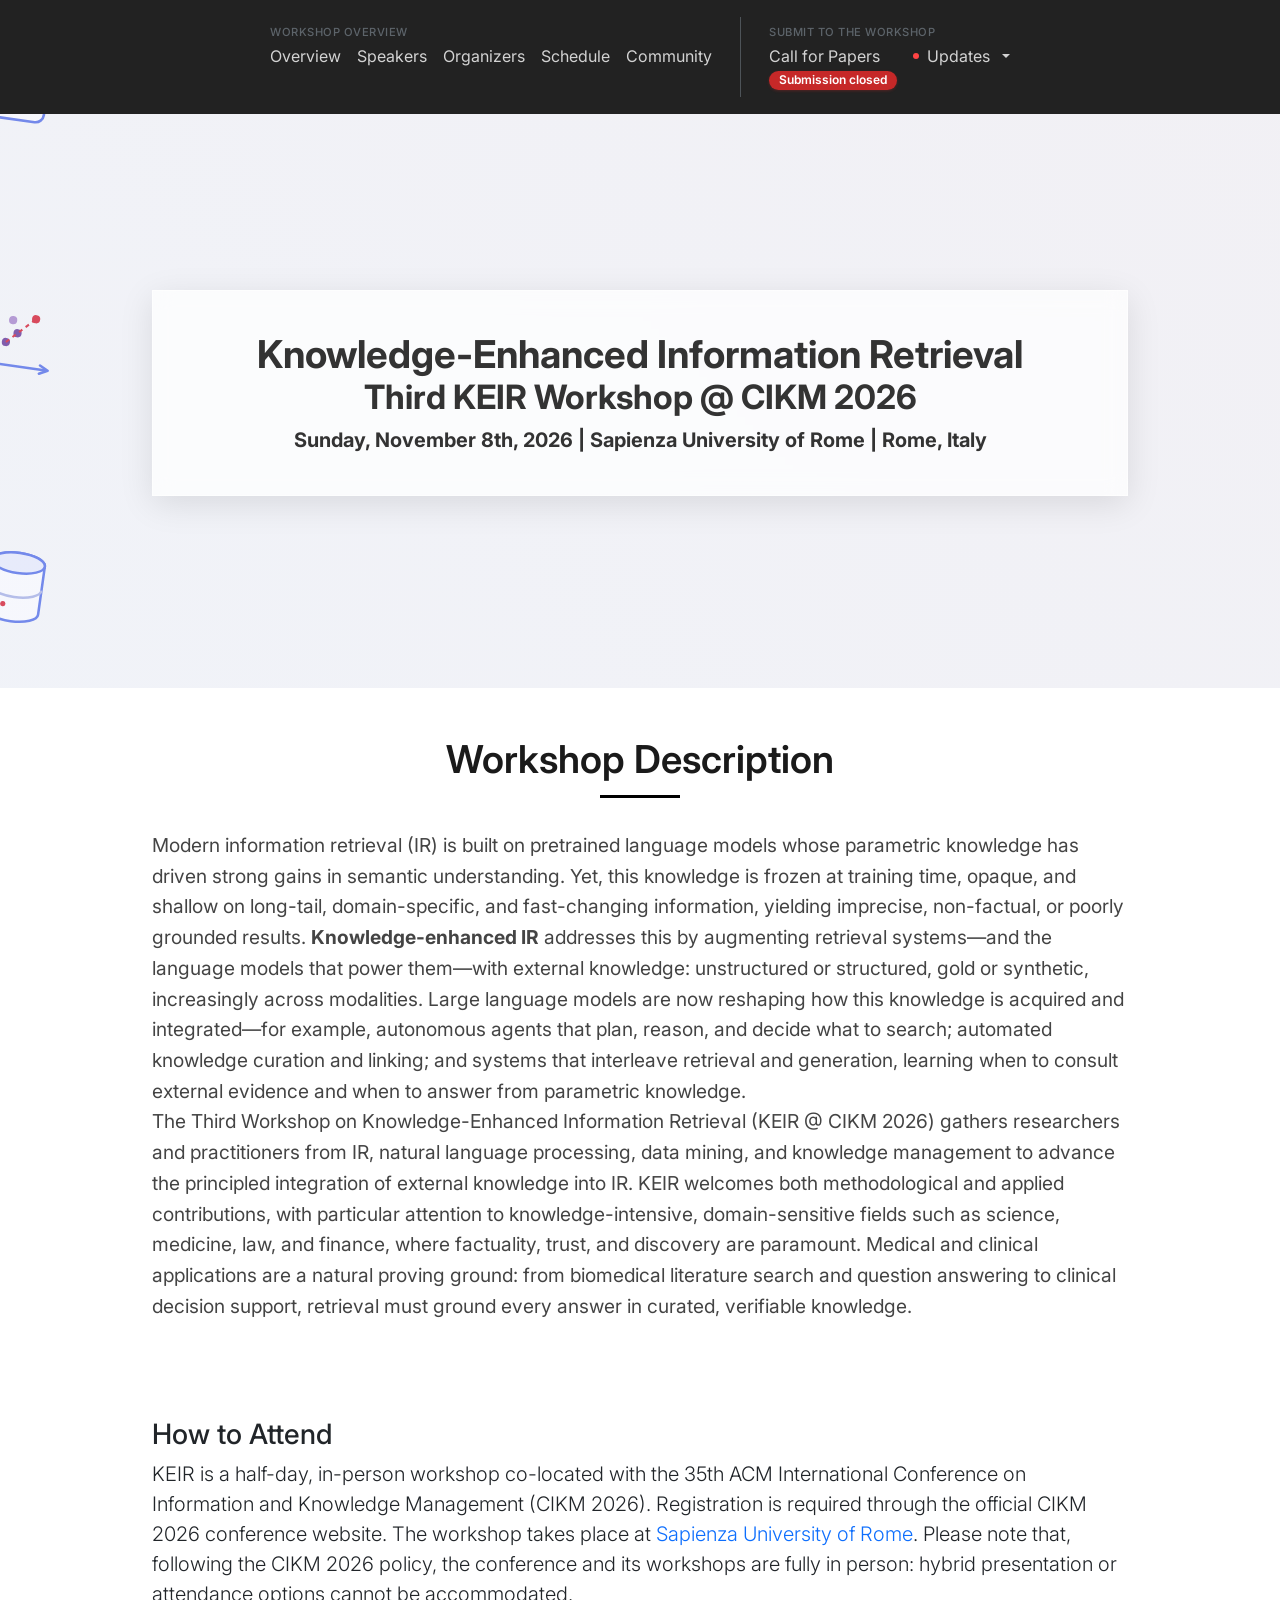
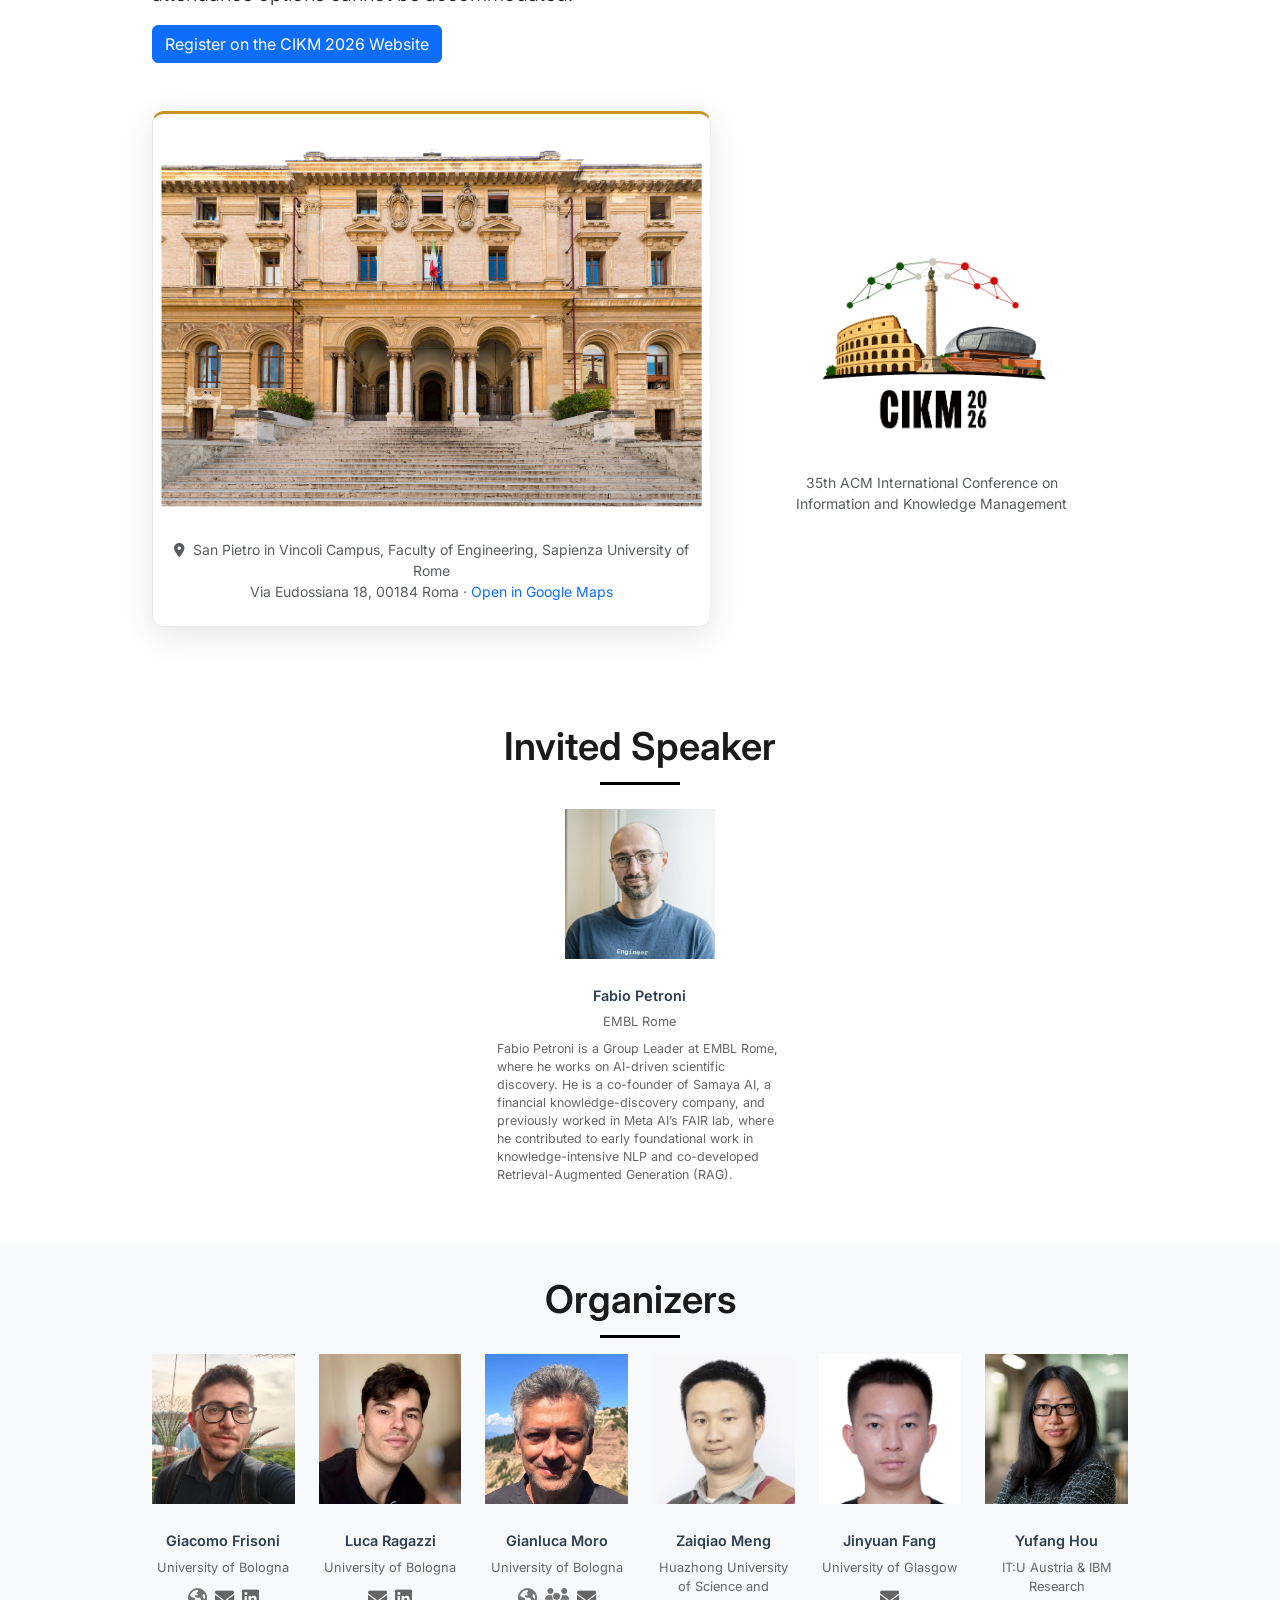
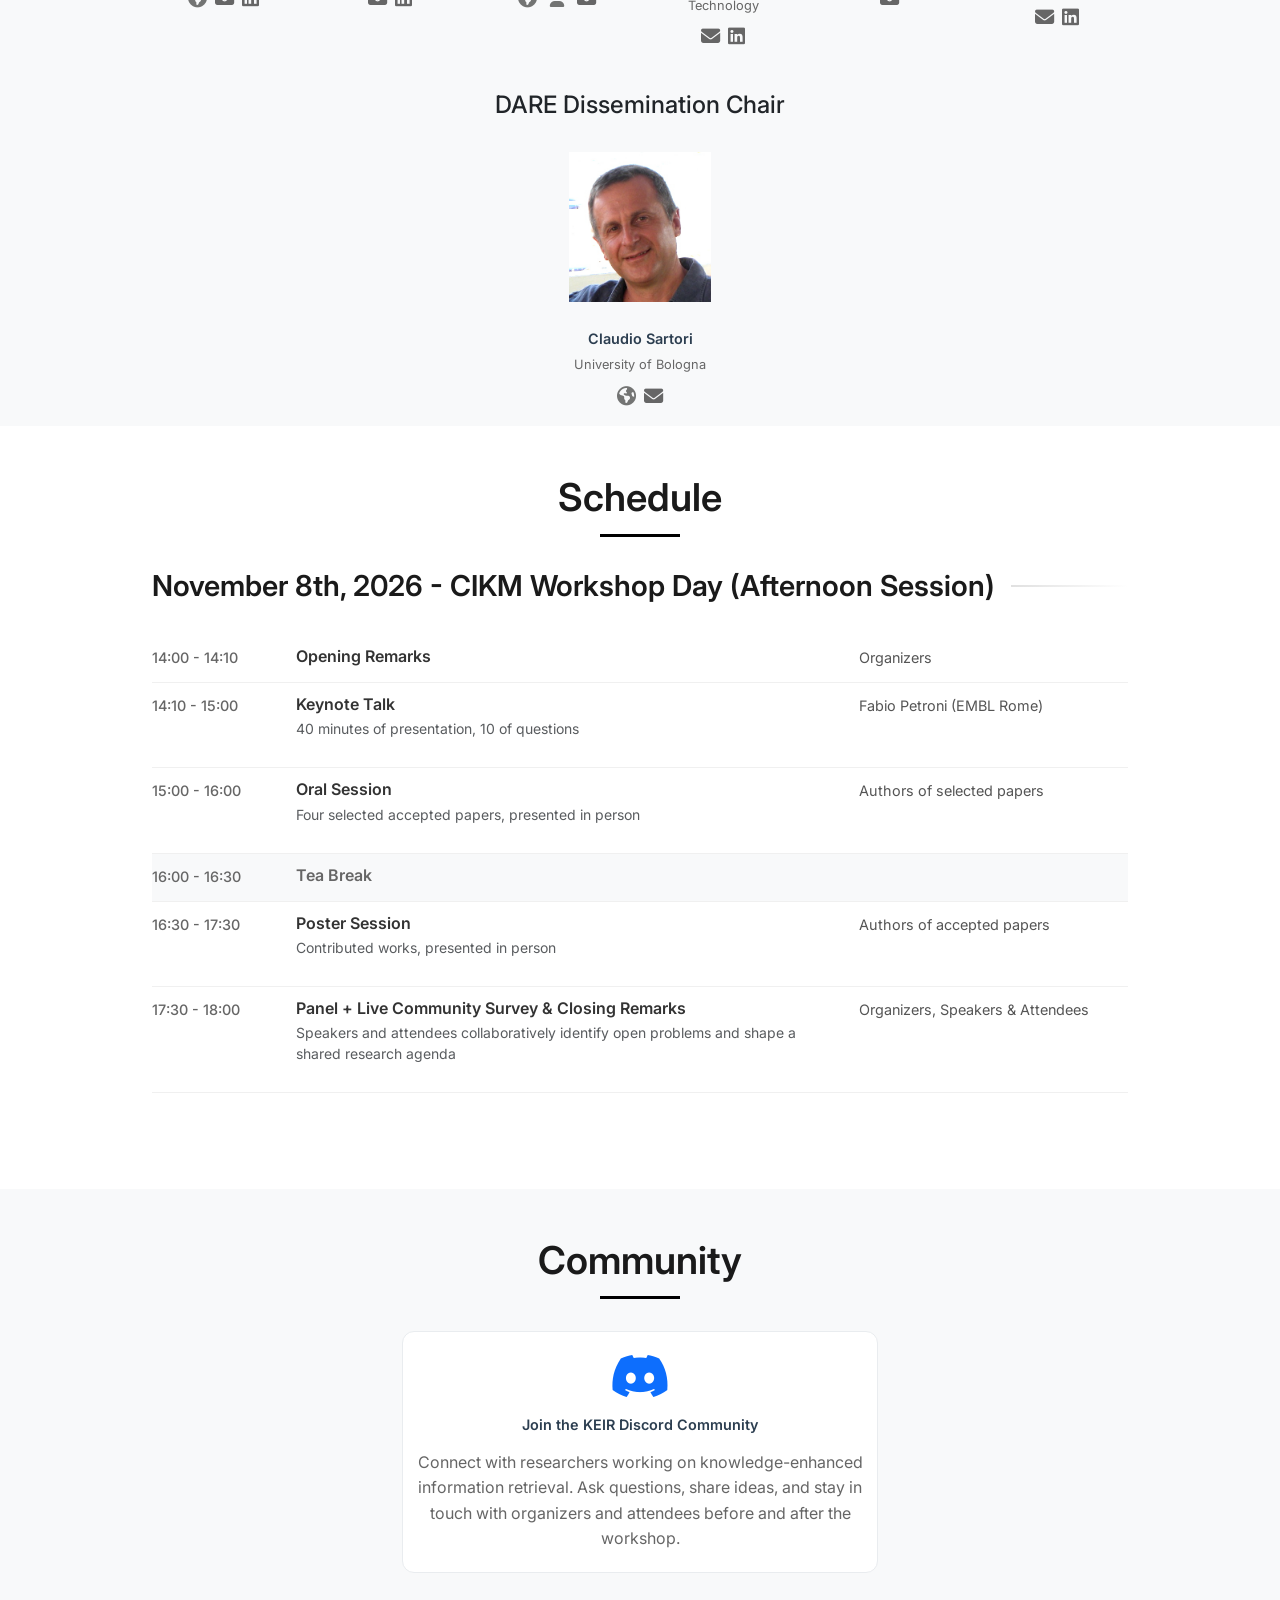
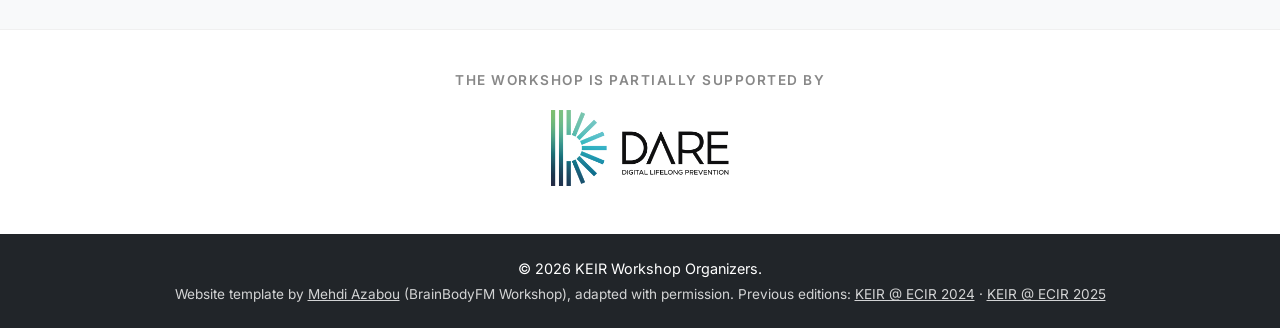
==== index.html @ 07bcbb1c "Notify closed submissions" ====
<!DOCTYPE html>
<html lang="en">

<head>
    <meta charset="UTF-8">
    <meta name="viewport" content="width=device-width, initial-scale=1.0">
    <title>KEIR @ CIKM 2026 - The Third Workshop on Knowledge-Enhanced Information Retrieval</title>
    <meta name="description"
        content="The Third Workshop on Knowledge-Enhanced Information Retrieval (KEIR @ CIKM 2026). November 8th, 2026 at Sapienza University of Rome, Italy.">

    <!-- Favicon -->
    <link rel="icon" type="image/svg+xml" href="assets/keir/favicon.svg">

    <!-- Open Graph Tags -->
    <meta property="og:type" content="website">
    <meta property="og:title" content="KEIR @ CIKM 2026 - The Third Workshop on Knowledge-Enhanced Information Retrieval">
    <meta property="og:description"
        content="The Third Workshop on Knowledge-Enhanced Information Retrieval (KEIR @ CIKM 2026). November 8th, 2026 at Sapienza University of Rome, Italy.">

    <!-- Twitter Meta Tags -->
    <meta name="twitter:card" content="summary">
    <meta name="twitter:title" content="KEIR @ CIKM 2026 - The Third Workshop on Knowledge-Enhanced Information Retrieval">
    <meta name="twitter:description"
        content="The Third Workshop on Knowledge-Enhanced Information Retrieval (KEIR @ CIKM 2026). November 8th, 2026 at Sapienza University of Rome, Italy.">

    <link href="https://cdn.jsdelivr.net/npm/bootstrap@5.3.0-alpha1/dist/css/bootstrap.min.css" rel="stylesheet">
    <link rel="stylesheet" href="https://cdnjs.cloudflare.com/ajax/libs/font-awesome/6.7.2/css/all.min.css">
    <link href="https://fonts.googleapis.com/css2?family=Inter:wght@400;500;600;700&display=swap" rel="stylesheet">
    <link rel="stylesheet" href="styles.css">
</head>

<body>
    <!-- Navigation Menu -->
    <nav class="navbar navbar-expand-lg navbar-dark bg-dark sticky-top">
        <!-- Desktop Navigation -->
        <div class="navbar-nav mx-auto desktop-nav" id="desktop-nav">
            <div class="nav-group-block">
                <div class="nav-group-label">Workshop Overview</div>
                <div class="nav-overview-group">
                    <a class="nav-link" href="#home">Overview<span class="deadline-badge"
                            style="opacity:0;">TBD</span></a>
                    <a class="nav-link" href="#speakers">Speakers<span class="deadline-badge"
                            style="opacity:0;">TBD</span></a>
                    <a class="nav-link" href="#organizers">Organizers<span class="deadline-badge"
                            style="opacity:0;">TBD</span></a>
                    <a class="nav-link" href="#schedule">Schedule<span class="deadline-badge"
                            style="opacity:0;">TBD</span></a>
                    <a class="nav-link" href="#community">Community<span class="deadline-badge"
                            style="opacity:0;">TBD</span></a>
                </div>
            </div>
            <div class="nav-separator"></div>
            <div class="nav-group-block">
                <div class="nav-group-label">Submit to the workshop</div>
                <div class="nav-submission-group">
                    <a class="nav-link" href="call-for-papers">Call for Papers<span
                            class="deadline-badge submission-closed">Submission closed</span></a>
                    <div class="nav-item dropdown">
                        <a class="nav-link dropdown-toggle updates-btn" href="#" role="button" data-bs-toggle="dropdown"
                            aria-expanded="false">
                            <span class="live-dot-small"></span>
                            Updates
                        </a>
                        <span class="deadline-badge" style="opacity:0;">TBD</span>
                        <div class="dropdown-menu updates-dropdown">
                            <div class="updates-content">
                                <div class="update-item">
                                    <div class="update-date">
                                        <div class="date-badge-small">
                                            <span class="month">SEP</span>
                                            <span class="day">15</span>
                                        </div>
                                    </div>
                                    <div class="update-content">
                                        <div class="update-card">
                                            <div class="update-header">
                                                <h6 class="update-title">
                                                    <i class="fas fa-calendar-day text-primary me-2"></i>
                                                    Final schedule: afternoon session with a new oral session
                                                </h6>
                                                <span class="update-tag info">Schedule</span>
                                            </div>
                                            <p class="update-text">
                                                CIKM 2026 has released the final workshop schedule: KEIR will take
                                                place in the <strong>afternoon session of November 8 (14:00 -
                                                18:00)</strong>. The additional hour allocated by the conference
                                                allowed us to introduce an <strong>oral session</strong> for a
                                                selection of accepted papers, complementing the keynote, the poster
                                                session, and the closing panel. The presentation mode (oral +
                                                poster, or poster) will be communicated to authors in the
                                                acceptance notification. See the Schedule section for the
                                                full program.
                                            </p>
                                            <div class="update-meta">
                                                <small class="text-muted">
                                                    <i class="fas fa-clock me-1"></i>
                                                    September 15, 2026
                                                </small>
                                            </div>
                                        </div>
                                    </div>
                                </div>
                                <div class="update-item">
                                    <div class="update-date">
                                        <div class="date-badge-small">
                                            <span class="month">SEP</span>
                                            <span class="day">09</span>
                                        </div>
                                    </div>
                                    <div class="update-content">
                                        <div class="update-card">
                                            <div class="update-header">
                                                <h6 class="update-title">
                                                    <i class="fas fa-calendar-check text-primary me-2"></i>
                                                    Final submission deadline: September 16
                                                </h6>
                                                <span class="update-tag warning">Deadline</span>
                                            </div>
                                            <p class="update-text">
                                                The submission deadline has been slightly postponed to
                                                <strong>September 16, 2026 (AoE)</strong>. This is the final date:
                                                there will be no further extensions.
                                            </p>
                                            <div class="update-meta">
                                                <small class="text-muted">
                                                    <i class="fas fa-clock me-1"></i>
                                                    September 9, 2026
                                                </small>
                                            </div>
                                        </div>
                                    </div>
                                </div>
                                <div class="update-item">
                                    <div class="update-date">
                                        <div class="date-badge-small">
                                            <span class="month">AUG</span>
                                            <span class="day">19</span>
                                        </div>
                                    </div>
                                    <div class="update-content">
                                        <div class="update-card">
                                            <div class="update-header">
                                                <h6 class="update-title">
                                                    <i class="fas fa-calendar-plus text-primary me-2"></i>
                                                    Submission deadline extended
                                                </h6>
                                                <span class="update-tag warning">Deadline</span>
                                            </div>
                                            <p class="update-text">
                                                To accommodate requests from the community, the submission deadline has
                                                been postponed from August 24 to <strong>September 13, 2026
                                                    (AoE)</strong>.
                                            </p>
                                            <div class="update-meta">
                                                <small class="text-muted">
                                                    <i class="fas fa-clock me-1"></i>
                                                    August 19, 2026
                                                </small>
                                            </div>
                                        </div>
                                    </div>
                                </div>
                                <div class="update-item">
                                    <div class="update-date">
                                        <div class="date-badge-small">
                                            <span class="month">JUL</span>
                                            <span class="day">16</span>
                                        </div>
                                    </div>
                                    <div class="update-content">
                                        <div class="update-card">
                                            <div class="update-header">
                                                <h6 class="update-title">
                                                    <i class="fas fa-microphone text-primary me-2"></i>
                                                    Fabio Petroni to deliver the academic keynote
                                                </h6>
                                                <span class="update-tag info">Keynote</span>
                                            </div>
                                            <p class="update-text">
                                                We are delighted to announce that <strong>Fabio Petroni</strong> (Group
                                                Leader, EMBL Rome; co-developer of RAG at Meta AI) will deliver the
                                                academic keynote at KEIR @ CIKM 2026.
                                            </p>
                                            <div class="update-meta">
                                                <small class="text-muted">
                                                    <i class="fas fa-clock me-1"></i>
                                                    July 16, 2026
                                                </small>
                                            </div>
                                        </div>
                                    </div>
                                </div>
                                <div class="update-item">
                                    <div class="update-date">
                                        <div class="date-badge-small">
                                            <span class="month">JUL</span>
                                            <span class="day">08</span>
                                        </div>
                                    </div>
                                    <div class="update-content">
                                        <div class="update-card">
                                            <div class="update-header">
                                                <h6 class="update-title">
                                                    <i class="fas fa-champagne-glasses text-success me-2"></i>
                                                    Workshop Accepted at CIKM 2026!
                                                </h6>
                                                <span class="update-tag success">Accepted</span>
                                            </div>
                                            <p class="update-text">
                                                KEIR will run as a <strong>half-day, in-person workshop</strong> at CIKM 2026
                                                in Rome on <strong>November 8, 2026</strong>. The call for papers is open.
                                            </p>
                                            <div class="update-meta">
                                                <small class="text-muted">
                                                    <i class="fas fa-clock me-1"></i>
                                                    July 8, 2026
                                                </small>
                                            </div>
                                        </div>
                                    </div>
                                </div>
                            </div>
                        </div>
                    </div>
                </div>
            </div>
        </div>

        <!-- Mobile Navigation -->
        <div class="container mobile-nav">
                <div class="d-flex justify-content-between align-items-center">
                    <span class="navbar-brand mb-0 h1">KEIR @ CIKM 2026</span>
                    <button class="navbar-toggler" type="button" data-bs-toggle="collapse" data-bs-target="#mobile-nav"
                        aria-controls="mobile-nav" aria-expanded="false" aria-label="Toggle navigation">
                        <span class="navbar-toggler-icon"></span>
                    </button>
                </div>

                <div class="collapse navbar-collapse" id="mobile-nav">
                    <ul class="navbar-nav me-auto mb-2 mb-lg-0">
                        <li class="nav-item">
                            <a class="nav-link" href="#home">Overview</a>
                        </li>
                        <li class="nav-item">
                            <a class="nav-link" href="#speakers">Speakers</a>
                        </li>
                        <li class="nav-item">
                            <a class="nav-link" href="#organizers">Organizers</a>
                        </li>
                        <li class="nav-item">
                            <a class="nav-link" href="#schedule">Schedule</a>
                        </li>
                        <li class="nav-item">
                            <a class="nav-link" href="#community">Community</a>
                        </li>
                        <li class="nav-item">
                            <a class="nav-link" href="call-for-papers">Call for Papers</a>
                        </li>
                    </ul>
                </div>
        </div>
    </nav>

    <!-- Header Section -->
    <header id="home" class="py-5 header-extra-padding text-center">
        <!-- Animated Biosignal Background -->
        <div class="biosignal-background">
            <div class="biosignal-row">
                <img src="assets/keir/graph.svg" class="biosignal-icon" alt="">
                <img src="assets/keir/doc.svg" class="biosignal-icon" alt="">
                <img src="assets/keir/lens.svg" class="biosignal-icon" alt="">
                <img src="assets/keir/agent.svg" class="biosignal-icon" alt="">
                <img src="assets/keir/database.svg" class="biosignal-icon" alt="">
                <img src="assets/keir/book.svg" class="biosignal-icon" alt="">
                <img src="assets/keir/ranking.svg" class="biosignal-icon" alt="">
                <img src="assets/keir/embedding.svg" class="biosignal-icon" alt="">
                <img src="assets/keir/link.svg" class="biosignal-icon" alt="">
                <img src="assets/keir/table.svg" class="biosignal-icon" alt="">
                <img src="assets/keir/query.svg" class="biosignal-icon" alt="">
                <img src="assets/keir/pipeline.svg" class="biosignal-icon" alt="">
            </div>
            <div class="biosignal-row">
                <img src="assets/keir/graph.svg" class="biosignal-icon" alt="">
                <img src="assets/keir/doc.svg" class="biosignal-icon" alt="">
                <img src="assets/keir/lens.svg" class="biosignal-icon" alt="">
                <img src="assets/keir/agent.svg" class="biosignal-icon" alt="">
                <img src="assets/keir/database.svg" class="biosignal-icon" alt="">
                <img src="assets/keir/book.svg" class="biosignal-icon" alt="">
                <img src="assets/keir/ranking.svg" class="biosignal-icon" alt="">
                <img src="assets/keir/embedding.svg" class="biosignal-icon" alt="">
                <img src="assets/keir/link.svg" class="biosignal-icon" alt="">
                <img src="assets/keir/table.svg" class="biosignal-icon" alt="">
                <img src="assets/keir/query.svg" class="biosignal-icon" alt="">
                <img src="assets/keir/pipeline.svg" class="biosignal-icon" alt="">
            </div>
            <div class="biosignal-row">
                <img src="assets/keir/graph.svg" class="biosignal-icon" alt="">
                <img src="assets/keir/doc.svg" class="biosignal-icon" alt="">
                <img src="assets/keir/lens.svg" class="biosignal-icon" alt="">
                <img src="assets/keir/agent.svg" class="biosignal-icon" alt="">
                <img src="assets/keir/database.svg" class="biosignal-icon" alt="">
                <img src="assets/keir/book.svg" class="biosignal-icon" alt="">
                <img src="assets/keir/ranking.svg" class="biosignal-icon" alt="">
                <img src="assets/keir/embedding.svg" class="biosignal-icon" alt="">
                <img src="assets/keir/link.svg" class="biosignal-icon" alt="">
                <img src="assets/keir/table.svg" class="biosignal-icon" alt="">
                <img src="assets/keir/query.svg" class="biosignal-icon" alt="">
                <img src="assets/keir/pipeline.svg" class="biosignal-icon" alt="">
            </div>
        </div>

        <div class="container position-relative">
            <div class="workshop-title">
                <h1 class="display-3">
                    <div class="title-main">Knowledge-Enhanced Information Retrieval</div>
                    <div class="title-workshop">Third KEIR Workshop @ CIKM 2026</div>
                </h1>
                <p class="lead">Sunday, November 8th, 2026 | Sapienza University of Rome | Rome, Italy</p>
            </div>
        </div>
    </header>

    <!-- Abstract Section -->
    <section id="abstract" class="py-5">
        <div class="container">
            <h2 class="text-center mb-5">Workshop Description</h2>
            <div class="row justify-content-center">
                <div class="col-lg-12">
                    <p class="lead">
                        Modern information retrieval (IR) is built on pretrained language models whose parametric
                        knowledge has driven strong gains in semantic understanding. Yet, this knowledge is frozen at
                        training time, opaque, and shallow on long-tail, domain-specific, and fast-changing
                        information, yielding imprecise, non-factual, or poorly grounded results.
                        <strong>Knowledge-enhanced IR</strong> addresses this by augmenting retrieval systems&mdash;and
                        the language models that power them&mdash;with external knowledge: unstructured or structured,
                        gold or synthetic, increasingly across modalities. Large language models are now reshaping how
                        this knowledge is acquired and integrated&mdash;for example, autonomous agents that plan,
                        reason, and decide what to search; automated knowledge curation and linking; and systems that
                        interleave retrieval and generation, learning when to consult external evidence and when to
                        answer from parametric knowledge.
                    </p>
                    <p class="lead">
                        The Third Workshop on Knowledge-Enhanced Information Retrieval (KEIR @ CIKM 2026) gathers
                        researchers and practitioners from IR, natural language processing, data mining, and knowledge
                        management to advance the principled integration of external knowledge into IR. KEIR welcomes
                        both methodological and applied contributions, with particular attention to
                        knowledge-intensive, domain-sensitive fields such as science, medicine, law, and finance,
                        where factuality, trust, and discovery are paramount. Medical and clinical applications are a
                        natural proving ground: from biomedical literature search and question answering to clinical
                        decision support, retrieval must ground every answer in curated, verifiable knowledge.
                    </p>
                </div>
            </div>
        </div>
    </section>

    <!-- How to Attend Section -->
    <section id="how-to-attend" class="py-5">
        <div class="container">
            <div class="row justify-content-center">
                <div class="col-lg-12">
                    <h3 class="text-start">How to Attend</h3>
                    <p class="lead">
                        KEIR is a half-day, in-person workshop co-located with the 35th ACM International Conference on
                        Information and Knowledge Management (CIKM 2026). Registration is required through the official
                        CIKM 2026 conference website. The workshop takes place at
                        <a href="https://cikm2026.diag.uniroma1.it/venues/" target="_blank"
                            class="text-decoration-none">Sapienza University of Rome</a>.
                        Please note that, following the CIKM 2026 policy, the conference and its workshops are fully in
                        person: hybrid presentation or attendance options cannot be accommodated.
                    </p>
                    <p class="lead">
                        <a href="https://cikm2026.diag.uniroma1.it/" target="_blank" class="btn btn-primary">
                            Register on the CIKM 2026 Website
                        </a>
                    </p>

                    <div class="row align-items-center mt-4 g-4">
                        <div class="col-lg-7">
                            <div class="card venue-card">
                                <img src="assets/keir/venue-sapienza.jpg" class="card-img-top" alt="San Pietro in Vincoli Campus, Sapienza University of Rome">
                                <div class="card-body py-3">
                                    <p class="mb-0 small text-muted text-center">
                                        <i class="fas fa-location-dot me-1"></i>
                                        San Pietro in Vincoli Campus, Faculty of Engineering, Sapienza University of Rome<br>
                                        Via Eudossiana 18, 00184 Roma &middot;
                                        <a href="https://maps.google.com/?q=Via+Eudossiana+18,+00184+Roma" target="_blank"
                                            class="text-decoration-none">Open in Google Maps</a>
                                    </p>
                                </div>
                            </div>
                        </div>
                        <div class="col-lg-5 text-center">
                            <a href="https://cikm2026.diag.uniroma1.it/" target="_blank">
                                <img src="assets/keir/cikm2026-logo.png" alt="CIKM 2026 - Rome, Italy" class="cikm-logo">
                            </a>
                            <p class="small text-muted mt-2 mb-0">
                                35th ACM International Conference on<br>Information and Knowledge Management
                            </p>
                        </div>
                    </div>
                </div>
            </div>
        </div>
    </section>

    <!-- Speakers Section -->
    <section id="speakers" class="py-5">
        <div class="container">
            <h2 class="text-center mb-4">Invited Speaker</h2>
            <div class="row justify-content-center" id="speakers-row">
                <div class="col-lg-4 col-md-5 col-sm-6 mb-4">
                    <div class="card h-100 speaker-card">
                        <img src="assets/keir/fabio_petroni.jpg" class="card-img-top" alt="Fabio Petroni"
                            onerror="this.src='assets/keir/speaker-tba.svg'">
                        <div class="card-body">
                            <h5 class="card-title">Fabio Petroni</h5>
                            <p class="card-text">EMBL Rome</p>
                            <p class="card-text speaker-bio">Fabio Petroni is a Group Leader at EMBL Rome, where he works on AI-driven scientific discovery. He is a co-founder of Samaya AI, a financial knowledge-discovery company, and previously worked in Meta AI’s FAIR lab, where he contributed to early foundational work in knowledge-intensive NLP and co-developed Retrieval-Augmented Generation (RAG).</p>
                        </div>
                    </div>
                </div>
            </div>
        </div>
    </section>

    <!-- Organizers Section -->
    <section id="organizers" class="py-5 bg-light">
        <div class="container">
            <h2 class="text-center mb-4">Organizers</h2>
            <div class="row justify-content-center" id="organizers-row">
                <div class="col-lg-2 col-md-4 col-sm-6 mb-4">
                    <div class="card h-100 organizer-card">
                        <img src="assets/keir/giacomo_frisoni.jpg" class="card-img-top" alt="Giacomo Frisoni">
                        <div class="card-body">
                            <h5 class="card-title">Giacomo Frisoni</h5>
                            <p class="card-text">University of Bologna</p>
                            <div class="social-icons">
                                <a href="https://giacomofrisoni.github.io/" target="_blank" title="Website"><i
                                        class="fas fa-earth-americas globe-icon"></i></a>
                                <a href="mailto:giacomo.frisoni@unibo.it" title="Email"><i
                                        class="fas fa-envelope"></i></a>
                                <a href="https://www.linkedin.com/in/giacomo-frisoni-3b97a8129/" target="_blank" title="LinkedIn"><i
                                        class="fab fa-linkedin"></i></a>
                            </div>
                        </div>
                    </div>
                </div>
                <div class="col-lg-2 col-md-4 col-sm-6 mb-4">
                    <div class="card h-100 organizer-card">
                        <img src="assets/keir/luca_ragazzi.jpg" class="card-img-top" alt="Luca Ragazzi">
                        <div class="card-body">
                            <h5 class="card-title">Luca Ragazzi</h5>
                            <p class="card-text">University of Bologna</p>
                            <div class="social-icons">
                                <a href="mailto:l.ragazzi@unibo.it" title="Email"><i
                                        class="fas fa-envelope"></i></a>
                                <a href="https://www.linkedin.com/in/luca-ragazzi-38557316b/" target="_blank" title="LinkedIn"><i
                                        class="fab fa-linkedin"></i></a>
                            </div>
                        </div>
                    </div>
                </div>
                <div class="col-lg-2 col-md-4 col-sm-6 mb-4">
                    <div class="card h-100 organizer-card">
                        <img src="assets/keir/gianluca_moro.jpg" class="card-img-top" alt="Gianluca Moro">
                        <div class="card-body">
                            <h5 class="card-title">Gianluca Moro</h5>
                            <p class="card-text">University of Bologna</p>
                            <div class="social-icons">
                                <a href="https://www.unibo.it/sitoweb/gianluca.moro" target="_blank"
                                    title="Personal website"><i class="fas fa-earth-americas globe-icon"></i></a>
                                <a href="https://disi-unibo-nlp.github.io/" target="_blank" title="Research group"><i
                                        class="fas fa-users globe-icon"></i></a>
                                <a href="mailto:gianluca.moro@unibo.it" title="Email"><i
                                        class="fas fa-envelope"></i></a>
                            </div>
                        </div>
                    </div>
                </div>
                <div class="col-lg-2 col-md-4 col-sm-6 mb-4">
                    <div class="card h-100 organizer-card">
                        <img src="assets/keir/zaiqiao_meng.jpg" class="card-img-top" alt="Zaiqiao Meng">
                        <div class="card-body">
                            <h5 class="card-title">Zaiqiao Meng</h5>
                            <p class="card-text">Huazhong University of Science and Technology</p>
                            <div class="social-icons">
                                <a href="mailto:zqmeng@hust.edu.cn" title="Email"><i
                                        class="fas fa-envelope"></i></a>
                                <a href="https://www.linkedin.com/in/meng/" target="_blank" title="LinkedIn"><i
                                        class="fab fa-linkedin"></i></a>
                            </div>
                        </div>
                    </div>
                </div>
                <div class="col-lg-2 col-md-4 col-sm-6 mb-4">
                    <div class="card h-100 organizer-card">
                        <img src="assets/keir/jinyuan_fang.jpg" class="card-img-top" alt="Jinyuan Fang">
                        <div class="card-body">
                            <h5 class="card-title">Jinyuan Fang</h5>
                            <p class="card-text">University of Glasgow</p>
                            <div class="social-icons">
                                <a href="mailto:j.fang.2@research.gla.ac.uk" title="Email"><i
                                        class="fas fa-envelope"></i></a>
                            </div>
                        </div>
                    </div>
                </div>
                <div class="col-lg-2 col-md-4 col-sm-6 mb-4">
                    <div class="card h-100 organizer-card">
                        <img src="assets/keir/yufang_hou.jpg" class="card-img-top" alt="Yufang Hou">
                        <div class="card-body">
                            <h5 class="card-title">Yufang Hou</h5>
                            <p class="card-text">IT:U Austria &amp; IBM Research</p>
                            <div class="social-icons">
                                <a href="mailto:yufang.hou@it-u.at" title="Email"><i
                                        class="fas fa-envelope"></i></a>
                                <a href="https://www.linkedin.com/in/yufanghou/" target="_blank" title="LinkedIn"><i
                                        class="fab fa-linkedin"></i></a>
                            </div>
                        </div>
                    </div>
                </div>
            </div>

            <h4 class="text-center mt-4 mb-4 dissemination-heading">DARE Dissemination Chair</h4>
            <div class="row justify-content-center">
                <div class="col-lg-2 col-md-4 col-sm-6 mb-4">
                    <div class="card h-100 organizer-card">
                        <img src="assets/keir/claudio_sartori.jpg" class="card-img-top" alt="Claudio Sartori">
                        <div class="card-body">
                            <h5 class="card-title">Claudio Sartori</h5>
                            <p class="card-text">University of Bologna</p>
                            <div class="social-icons">
                                <a href="https://www.unibo.it/sitoweb/claudio.sartori" target="_blank" title="Website"><i
                                        class="fas fa-earth-americas globe-icon"></i></a>
                                <a href="mailto:claudio.sartori@unibo.it" title="Email"><i
                                        class="fas fa-envelope"></i></a>
                            </div>
                        </div>
                    </div>
                </div>
            </div>
        </div>
    </section>


    

    <!-- Community and Resources Section -->
    <!-- Schedule Section -->
    <section id="schedule" class="py-5">
        <div class="container">
            <h2 class="text-center mb-5">Schedule</h2>

            <div class="day-container">
                <h3 class="day-header">November 8th, 2026 - CIKM Workshop Day (Afternoon Session)</h3>
                <div class="timeline">
                    <div class="timeline-item">
                        <div class="time-block">14:00 - 14:10</div>
                        <div class="content-block">
                            <h4>Opening Remarks</h4>
                        </div>
                        <div class="speaker-block">Organizers</div>
                    </div>

                    <div class="timeline-item">
                        <div class="time-block">14:10 - 15:00</div>
                        <div class="content-block">
                            <h4>Keynote Talk</h4>
                            <p class="small text-muted">40 minutes of presentation, 10 of questions</p>
                        </div>
                        <div class="speaker-block">Fabio Petroni (EMBL Rome)</div>
                    </div>

                    <div class="timeline-item">
                        <div class="time-block">15:00 - 16:00</div>
                        <div class="content-block">
                            <h4>Oral Session</h4>
                            <p class="small text-muted">Four selected accepted papers, presented in person</p>
                        </div>
                        <div class="speaker-block">Authors of selected papers</div>
                    </div>

                    <div class="timeline-item break">
                        <div class="time-block">16:00 - 16:30</div>
                        <div class="content-block">
                            <h4>Tea Break</h4>
                        </div>
                        <div class="speaker-block"></div>
                    </div>

                    <div class="timeline-item">
                        <div class="time-block">16:30 - 17:30</div>
                        <div class="content-block">
                            <h4>Poster Session</h4>
                            <p class="small text-muted">Contributed works, presented in person</p>
                        </div>
                        <div class="speaker-block">Authors of accepted papers</div>
                    </div>

                    <div class="timeline-item">
                        <div class="time-block">17:30 - 18:00</div>
                        <div class="content-block">
                            <h4>Panel + Live Community Survey &amp; Closing Remarks</h4>
                            <p class="small text-muted">Speakers and attendees collaboratively identify open problems
                                and shape a shared research agenda</p>
                        </div>
                        <div class="speaker-block">Organizers, Speakers &amp; Attendees</div>
                    </div>
                </div>
            </div>
        </div>
    </section>

    <section id="community" class="py-5 bg-light">
        <div class="container">
            <h2 class="text-center mb-5">Community</h2>
            <div class="row justify-content-center">
                <div class="col-lg-6 mb-4">
                    <a href="https://discord.gg/eK3vhgD2C" target="_blank" class="text-decoration-none">
                        <div class="card h-100 community-card">
                            <div class="card-body">
                                <div class="text-center mb-4">
                                    <div class="community-icon mb-3">
                                        <i class="fab fa-discord fa-3x text-primary"></i>
                                    </div>
                                    <h4 class="card-title">Join the KEIR Discord Community</h4>
                                </div>
                                <p class="card-text" style="font-size: 1rem;">
                                    Connect with researchers working on knowledge-enhanced information retrieval.
                                    Ask questions, share ideas, and stay in touch with organizers and
                                    attendees before and after the workshop.
                                </p>
                            </div>
                        </div>
                    </a>
                </div>
            </div>
        </div>
    </section>



    


    <!-- Footer -->
    <!-- Supported By Section -->
    <section id="supported-by" class="supported-section">
        <div class="container text-center">
            <p class="supported-label">The workshop is partially supported by</p>
            <a href="https://www.fondazionedare.it/en/" target="_blank" rel="noopener" title="DARE - Digital Lifelong Prevention">
                <img src="assets/keir/dare-logo.png" alt="DARE - Digital Lifelong Prevention" class="dare-logo">
            </a>
        </div>
    </section>

    <footer class="py-4 bg-dark text-white text-center">
        <div class="container">
            <p class="mb-1">&copy; 2026 KEIR Workshop Organizers.</p>
            <p class="mb-0" style="font-size: 0.85rem; opacity: 0.8;">
                Website template by <a href="https://brainbodyfm-workshop.github.io/" target="_blank"
                    class="text-white text-decoration-underline">Mehdi Azabou</a> (BrainBodyFM Workshop),
                adapted with permission. Previous editions:
                <a href="https://keirworkshop.github.io/" target="_blank"
                    class="text-white text-decoration-underline">KEIR @ ECIR 2024</a> &middot;
                <a href="https://keir-ecir2025.github.io/" target="_blank"
                    class="text-white text-decoration-underline">KEIR @ ECIR 2025</a>
            </p>
        </div>
    </footer>

    <script src="https://cdn.jsdelivr.net/npm/bootstrap@5.3.0-alpha1/dist/js/bootstrap.bundle.min.js"></script>
    <script src="script.js"></script>
    <script src="biosignal-animation.js"></script>
</body>

</html>
---- styles.css ----
body {
    font-family: 'Inter', -apple-system, BlinkMacSystemFont, 'Segoe UI', Roboto, Oxygen, Ubuntu, Cantarell, sans-serif;
    scroll-behavior: smooth;
    min-height: 100vh;
    display: flex;
    flex-direction: column;
}

/* Sticky footer styles */
main {
    flex: 1 0 auto;
}

footer {
    flex-shrink: 0;
}

/* Override Bootstrap container max-width */
.container {
    max-width: 1000px !important;
}

section {
    padding: 60px 0;
}

.schedule-item {
    display: flex;
    margin-bottom: 15px;
    background-color: white;
    border-radius: 8px;
    overflow: hidden;
    box-shadow: none;
}

.time {
    width: 180px;
    padding: 15px;
    background-color: white;
    font-weight: bold;
    display: flex;
    align-items: center;
    border-right: 1px solid #e9ecef;
}

.content {
    flex: 1;
    padding: 15px;
}

.category {
    display: inline-block;
    padding: 5px 10px;
    border-radius: 4px;
    color: white;
    font-size: 0.85rem;
    margin-bottom: 8px;
}

.title {
    font-weight: bold;
    font-size: 1.1rem;
    margin-bottom: 5px;
}

.abstract-text {
    background-color: white;
    padding: 10px;
    border-radius: 4px;
    font-size: 0.9rem;
}

.speaker-card,
.organizer-card {
    border: none;
    background-color: transparent;
    border-radius: 12px;
}

.card-img-top {
    width: 150px;
    height: 150px;
    margin: 1.5rem auto 1rem;
    border-radius: 0;
    object-fit: cover;
}

.card {
    text-align: center;
    padding: 0.5rem;
}

.card-body {
    padding: 0.75rem 0.25rem;
}

.card-title {
    font-size: 0.9rem;
    font-weight: 600;
    margin-bottom: 0.5rem;
    color: #2c3e50;
}

.card-text {
    font-size: 0.8rem;
    color: #666;
    margin-bottom: 0.5rem;
}

.social-icons {
    display: flex;
    justify-content: center;
    gap: 0.5em;
    margin-top: 0.5rem;
    align-items: center;
}

.social-icons i {
    font-size: 1.2em;
    vertical-align: middle;
    color: #666;
    line-height: 1;
    transition: color 0.3s;
    margin: 0;
    padding: 0;
}

.social-icons a:hover i {
    color: #007bff;
}

.bsky-icon {
    color: #1d9bf0 !important;
}

.x-icon {
    color: #000 !important;
}

.globe-icon {
    color: #737473 !important;
}

@media (max-width: 768px) {
    .schedule-item {
        flex-direction: column;
    }

    .time {
        width: 100%;
        border-right: none;
        border-bottom: 1px solid #e9ecef;
    }

    .content {
        width: 100%;
    }
}

#brain-container {
    position: absolute;
    top: 0;
    left: 0;
    width: 100%;
    height: 100%;
    z-index: 1;
    background-color: #222;
    overflow: hidden;
}

header .container {
    position: relative;
    z-index: 3;
}

header {
    position: relative;
    min-height: 500px;
    display: flex;
    align-items: center;
    justify-content: center;
    overflow: hidden;
    background-color: #F8F9F9;
}

header::before {
    content: '';
    position: absolute;
    top: 0;
    left: 0;
    right: 0;
    bottom: 0;
    background: linear-gradient(45deg, rgba(102, 126, 234, 0.05) 0%, rgba(118, 75, 162, 0.05) 100%);
    z-index: 2;
}

.workshop-title {
    position: relative;
    z-index: 10;
    text-shadow: none;
    color: #333;
    backdrop-filter: blur(10px);
    -webkit-backdrop-filter: blur(10px);
    background: rgba(255, 255, 255, 0.15);
    border: 1px solid rgba(255, 255, 255, 0.2);
    border-radius: 0;
    padding: 2.5rem;
    margin: 8rem auto;
    max-width: 900px;
    box-shadow: 0 8px 32px rgba(0, 0, 0, 0.1);
    display: flex;
    flex-direction: column;
    align-items: center;
    gap: 1rem;
}

.workshop-title h1 {
    margin-bottom: 0;
}

.workshop-title .lead {
    margin-bottom: 0;
    background: none;
    border: none;
    box-shadow: none;
    backdrop-filter: none;
    padding: 0;
}

.workshop-title,
header .lead {
    position: relative;
    font-weight: bold;
    margin-bottom: 0.5rem;
    color: #333;
}

.workshop-title>span,
header .lead>span {
    position: absolute;
    left: 0;
    top: 0;
    width: 100%;
    color: white;
    z-index: 1;
    -webkit-text-fill-color: white;
    -webkit-background-clip: text;
    background-clip: text;
    background-color: #222;
    mix-blend-mode: screen;
    pointer-events: none;
}

.workshop-title {
    display: flex;
    flex-direction: column;
    align-items: center;
    gap: 0.5rem;
    margin-bottom: 2rem;
    color: #333;
}

.title-main {
    font-size: 2.5rem;
    font-weight: 700;
    line-height: 1.2;
    color: #333;
    margin-bottom: 0;
}

.title-subtitle {
    font-size: 1.6rem;
    font-weight: 500;
    display: inline-flex;
    align-items: baseline;
    gap: 0.2em;
    flex-wrap: wrap;
    justify-content: center;
    line-height: 1.5;
    color: white;
}

.title-subtitle span {
    display: inline;
    padding: 0.1em 0.3em;
    border-radius: 0px;
    position: relative;
    color: white;
}

.title-subtitle span.comma {
    padding-left: 0;
    padding-right: 0.2em;
}

.title-workshop {
    font-size: 2.5rem;
    font-weight: 700;
    line-height: 1.2;
    color: #333;
    text-transform: none;
    letter-spacing: normal;
    margin-top: 0;
}

.title-workshop::before,
.title-workshop::after {
    display: none;
}

@media (max-width: 768px) {
    .workshop-title {
        max-width: 90%;
        padding: 2rem;
        margin: 0.5rem auto;
    }

    .title-main {
        font-size: 2rem;
    }

    .title-subtitle {
        font-size: 1.2rem;
    }

    .title-workshop {
        font-size: 2rem;
    }
}

.highlight-datasets {
    background-color: rgba(70, 136, 241, 0.95);
}

.highlight-theory {
    background-color: rgba(233, 116, 146, 0.95);
}

.highlight-models {
    background-color: rgba(92, 184, 139, 0.95);
}

.navbar {
    background-color: #222 !important;
    padding: 1rem 10px;
    width: 100%;
}

/* Desktop navbar specific styles */
@media (min-width: 1030px) {
    .navbar {
        padding: 1rem 10px;
    }
}

/* Desktop navigation styles */
@media (min-width: 1030px) {
    .navbar-dark .navbar-nav {
        flex-direction: row;
        flex-wrap: wrap;
        justify-content: center;
    }
}

/* Desktop nav-link styles */
@media (min-width: 1030px) {
    .navbar-dark .navbar-nav .nav-link {
        color: rgba(255, 255, 255, 0.8);
        transition: color 0.3s ease;
        /* padding: 0.5rem 1rem; */
        padding-top: 0;
        white-space: nowrap;
    }
}

/* Desktop hover styles */
@media (min-width: 1030px) {
    .navbar-dark .navbar-nav .nav-link:hover {
        color: #fff;
    }
}

header.py-5 {
    padding-bottom: 10rem !important;
}

@media (max-width: 768px) {
    header.py-5 {
        padding-bottom: 3rem !important;
    }
}

*/ #abstract {
    background-color: white;
    position: relative;
    overflow: hidden;
}

.abstract-content {
    position: relative;
    padding: 3rem;
    background: white;
    border-radius: 8px;
    box-shadow: none;
}

#abstract .lead {
    font-size: 1.2rem;
    line-height: 1.6;
    color: #444;
    margin-bottom: 0;
    font-weight: 400;
}

@media (max-width: 768px) {
    .abstract-content {
        padding: 2rem;
    }

    #abstract .lead {
        font-size: 1.05rem;
        line-height: 1.6;
    }
}

section:not(header) {
    background-color: white;
}

#schedule,
#organizers {
    background-color: white;
}

.day-container {
    margin-bottom: 3rem;
}

.day-header {
    font-size: 1.8rem;
    margin: 2.5rem 0 2rem;
    color: #1a1a1a;
    font-weight: 600;
    display: flex;
    align-items: center;
    gap: 1rem;
}

.day-header::after {
    content: '';
    flex: 1;
    height: 2px;
    background: linear-gradient(to right, #e0e0e0 0%, transparent 100%);
}

.day-container:first-child .day-header {
    margin-top: 0;
}

.timeline {
    position: relative;
}

.timeline-item {
    display: grid;
    grid-template-columns: 120px minmax(0, 2fr) minmax(0, 1fr);
    gap: 1.5rem;
    padding: 0.75rem 0;
    border-bottom: 1px solid #f0f0f0;
}

.time-block {
    font-size: 0.9rem;
    color: #666;
    font-weight: 500;
}

.content-block {
    padding-right: 1rem;
}

.content-block h4 {
    font-size: 1rem;
    margin: 0 0 0.25rem 0;
    color: #333;
    font-weight: 600;
}

.speakers {
    font-size: 0.9rem;
    color: #555;
    margin: 0;
}

.affiliation {
    font-size: 0.85rem;
    color: #777;
    margin: 0;
}

.timeline-item.break {
    background-color: #f8f9fa;
}

.timeline-item.break .content-block h4 {
    color: #666;
}

.speaker-block {
    color: #555;
    font-size: 0.9rem;
}

@media (max-width: 768px) {
    .timeline-item {
        grid-template-columns: 90px minmax(0, 2fr) minmax(0, 1fr);
        gap: 1rem;
    }
}

#schedule h2,
#speakers h2,
#goals h2,
#organizers h2,
#sponsors h2,
#videos h2,
#abstract h2,
#community h2,
#steering-committee h2 {
    font-size: 2.4rem;
    font-weight: 600;
    color: #1a1a1a;
    margin-bottom: 3rem;
    text-align: center;
    position: relative;
}

#schedule h2::after,
#speakers h2::after,
#goals h2::after,
#organizers h2::after,
#videos h2::after,
#abstract h2::after,
#community h2::after,
#sponsors h2::after,
#steering-committee h2::after {
    content: '';
    position: absolute;
    bottom: -1rem;
    left: 50%;
    transform: translateX(-50%);
    width: 80px;
    height: 3px;
    background: black;
}

@media (min-width: 1200px) {

    #speakers-row .col-lg-1-5,
    #organizers-row .col-lg-1-5,
    #steering-row .col-lg-1-5 {
        flex: 0 0 20%;
        max-width: 20%;
    }
}

footer.bg-black {
    background-color: #000000 !important;
    width: 100%;
}

footer .container {
    max-width: 100%;
    padding-left: 2rem;
    padding-right: 2rem;
}

footer .fa-3x {
    transition: transform 0.3s ease;
}

footer a:hover .fa-3x {
    transform: translateY(-5px);
}

footer a {
    text-decoration: none;
}

footer p {
    font-size: 0.9rem;
}

.logo-container {
    display: flex;
    justify-content: center;
    align-items: center;
    flex-wrap: wrap;
    gap: 1.5rem;
    margin: 0 auto;
    width: 100%;
    max-width: 100%;
}

.logo-link {
    display: flex;
    align-items: center;
    flex: 0 0 auto;
    margin-bottom: 0.5rem;
}

.logo-img {
    height: 60px;
    width: auto;
    object-fit: contain;
    filter: brightness(0) invert(1);
    opacity: 0.9;
    transition: opacity 0.3s ease;
}

.logo-img:hover {
    opacity: 1;
}

@media (max-width: 768px) {
    .logo-container {
        gap: 2rem;
        justify-content: center;
    }

    .logo-img {
        height: 50px;
    }
}

.bsky-link {
    display: flex;
    align-items: center;
    background-color: rgba(0, 132, 255, 0.2);
    border-radius: 6px;
    margin-left: 15px;
    padding: 6px 12px !important;
    transition: background-color 0.3s ease;
}

.bsky-link:hover {
    background-color: rgba(0, 132, 255, 0.4);
}

.bsky-link span {
    font-weight: 500;
    margin: 0 5px;
}

.bsky-icon {
    font-size: 20px;
    margin-right: 5px;
    color: #0084FF;
}

@media (max-width: 768px) {
    .bsky-link {
        margin-left: 8px;
        padding: 4px 8px !important;
    }

    .bsky-link span {
        font-size: 0.8rem;
    }

    .bsky-icon {
        font-size: 16px;
    }
}

/* Mobile view optimization for speakers and organizers */
@media (max-width: 767px) {

    #speakers-row,
    #organizers-row {
        display: flex;
        flex-direction: column;
        gap: 0.25rem;
    }

    #speakers-row .col-md-4,
    #organizers-row .col-md-4 {
        width: 100%;
        margin-bottom: 0.25rem;
    }

    .speaker-card,
    .organizer-card {
        flex-direction: row;
        align-items: center;
        text-align: left;
        padding: 0.35rem;
        margin-bottom: 0.25rem;
        box-shadow: 0 1px 2px rgba(0, 0, 0, 0.1);
        border-radius: 4px;
    }

    .speaker-card .card-img-top,
    .organizer-card .card-img-top {
        display: none;
    }

    .speaker-card .card-body,
    .organizer-card .card-body {
        padding: 0.35rem;
        width: 100%;
    }

    .speaker-card .card-title,
    .organizer-card .card-title {
        font-size: 0.95rem;
        margin-bottom: 0.1rem;
    }

    .speaker-card .card-text,
    .organizer-card .card-text {
        font-size: 0.75rem;
        margin-bottom: 0;
    }

    #speakers h2,
    #organizers h2 {
        margin-bottom: 1.5rem;
    }

    #speakers h2::after,
    #organizers h2::after {
        bottom: -0.5rem;
        width: 60px;
    }

    .speaker-card:hover,
    .organizer-card:hover {
        transform: none;
        background-color: #f8f9fa;
    }
}

/* Make Goals section text consistent with Abstract section */
#goals .lead {
    font-size: 1.3rem;
    line-height: 1.6;
    color: #444;
    margin-bottom: 0;
    font-weight: 400;
}

#goals ul.lead {
    margin-top: 1rem;
    margin-bottom: 1rem;
}

#goals ul.lead li {
    margin-bottom: 0.5rem;
}

@media (max-width: 768px) {
    #goals .lead {
        font-size: 1.05rem;
        line-height: 1.6;
    }
}

/* Multi-carousel styles */
.multi-carousel .carousel-inner {
    display: flex;
    overflow-x: visible;
}

.multi-carousel .carousel-item {
    margin-right: 0;
    flex: 0 0 auto;
    width: 80%;
    transition: transform 0.6s ease-in-out;
    opacity: 0.5;
    transform: scale(0.8);
}

.multi-carousel .carousel-item.active {
    opacity: 1;
    transform: scale(1);
    z-index: 2;
}

.multi-carousel .carousel-item-next,
.multi-carousel .carousel-item-prev {
    position: relative;
    z-index: 1;
    transform: scale(0.8);
    opacity: 0.7;
}

.multi-carousel .carousel-item-next {
    transform: translateX(20%) scale(0.8);
}

.multi-carousel .carousel-item-prev {
    transform: translateX(-20%) scale(0.8);
}

.multi-carousel .carousel-control-prev,
.multi-carousel .carousel-control-next {
    width: 10%;
    z-index: 3;
}

/* Rounded video containers */
.rounded-video {
    border-radius: 12px;
    overflow: hidden;
    box-shadow: 0 8px 16px rgba(0, 0, 0, 0.2);
}

.rounded-video iframe {
    border-radius: 12px;
}

/* Custom Video Carousel */
.video-carousel-container {
    position: relative;
    width: 100%;
    max-width: 1400px;
    margin: 0 auto;
    padding: 40px 0 60px;
}

.video-carousel {
    display: flex;
    align-items: center;
    justify-content: center;
    position: relative;
    height: 620px;
    overflow: visible;
}

.video-item {
    position: absolute;
    width: 80%;
    max-width: 1000px;
    transition: all 0.6s cubic-bezier(0.33, 1, 0.68, 1);
    opacity: 0;
    z-index: 0;
}

.video-item.active {
    opacity: 1;
    z-index: 2;
    transform: translateX(0) scale(1);
}

.video-item.prev {
    opacity: 0.5;
    z-index: 1;
    transform: translateX(-65%) scale(0.75);
}

.video-item.next {
    opacity: 0.5;
    z-index: 1;
    transform: translateX(65%) scale(0.75);
}

.video-wrapper {
    position: relative;
    padding-top: 56.25%;
    border-radius: 12px;
    overflow: hidden;
    box-shadow: 0 15px 30px rgba(0, 0, 0, 0.15);
    transition: all 0.3s ease;
    margin-bottom: 15px;
}

.video-item.active .video-wrapper {
    box-shadow: 0 20px 40px rgba(0, 0, 0, 0.2);
}

.video-wrapper iframe {
    position: absolute;
    top: 0;
    left: 0;
    width: 100%;
    height: 100%;
    border: none;
}

.video-title {
    text-align: center;
    margin-top: 25px;
    font-weight: 600;
    margin-bottom: 8px;
    font-size: 1.15rem;
    opacity: 0;
    transform: translateY(10px);
    transition: all 0.4s ease 0.2s;
}

.video-speaker {
    text-align: center;
    font-style: italic;
    color: #666;
    margin-top: 0;
    margin-bottom: 15px;
    font-size: 1rem;
    opacity: 0;
    transform: translateY(10px);
    transition: all 0.4s ease 0.3s;
}

.video-item.active .video-title,
.video-item.active .video-speaker {
    opacity: 1;
    transform: translateY(0);
}

/* Modern, floating control buttons positioned on the sides */
.control-btn {
    position: absolute;
    top: 40%;
    transform: translateY(-50%);
    width: 56px;
    height: 56px;
    border-radius: 50%;
    background-color: white;
    color: #333;
    border: none;
    cursor: pointer;
    display: flex;
    align-items: center;
    justify-content: center;
    z-index: 10;
    box-shadow: 0 4px 12px rgba(0, 0, 0, 0.15);
    transition: all 0.3s ease;
}

.prev-btn {
    left: 2%;
}

.next-btn {
    right: 2%;
}

.control-btn:hover {
    background-color: #f8f9fa;
    box-shadow: 0 6px 16px rgba(0, 0, 0, 0.2);
    transform: translateY(-50%) scale(1.05);
}

.control-btn:active {
    transform: translateY(-50%) scale(0.95);
}

/* SVG styling inside buttons */
.control-btn svg {
    transition: transform 0.3s ease;
}

.control-btn:hover svg {
    transform: scale(1.1);
}

/* Indicators container at bottom */
.video-indicators-container {
    position: absolute;
    bottom: -10px;
    left: 0;
    right: 0;
    display: flex;
    justify-content: center;
    padding: 15px 0;
}

.video-indicators {
    display: flex;
    gap: 8px;
    flex-wrap: wrap;
    justify-content: center;
    max-width: 80%;
}

.indicator {
    width: 30px;
    height: 4px;
    border-radius: 2px;
    background-color: rgba(0, 0, 0, 0.1);
    cursor: pointer;
    transition: all 0.3s ease;
}

.indicator.active {
    background-color: #333333;
    width: 40px;
}

.indicator:hover {
    background-color: rgba(0, 0, 0, 0.2);
}

/* Responsive adjustments */
@media (max-width: 1200px) {
    .video-item.active {
        width: 85%;
    }

    .video-carousel {
        height: 560px;
    }

    .control-btn {
        width: 48px;
        height: 48px;
    }
}

@media (max-width: 992px) {
    .video-item.active {
        width: 90%;
    }

    .video-carousel {
        height: 520px;
    }

    .control-btn {
        width: 44px;
        height: 44px;
    }

    .control-btn svg {
        width: 32px;
        height: 32px;
    }
}

@media (max-width: 768px) {
    .video-item.active {
        width: 95%;
    }

    .video-carousel-container {
        padding: 20px 0 40px;
    }

    .video-carousel {
        height: 400px;
    }

    .video-item.prev,
    .video-item.next {
        display: none;
    }

    .control-btn {
        width: 40px;
        height: 40px;
    }

    .control-btn svg {
        width: 28px;
        height: 28px;
    }

    .indicator {
        width: 24px;
        height: 3px;
    }

    .indicator.active {
        width: 32px;
    }

    .video-wrapper {
        margin-bottom: 8px;
    }

    .video-title {
        margin-top: 15px;
        font-size: 1rem;
    }

    .video-speaker {
        margin-bottom: 8px;
        font-size: 0.9rem;
    }
}

/* Additional adjustments for very small screens */
@media (max-width: 576px) {
    .video-carousel-container {
        padding: 15px 0 30px;
    }

    .video-carousel {
        height: 350px;
    }

    /* Move control buttons slightly up for better positioning */
    .control-btn {
        top: 35%;
    }

    .navbar-dark .navbar-nav {
        gap: 10px;
    }
}

#abstract h2 {
    margin-bottom: 2.5rem;
}

.youtube-link {
    display: flex;
    align-items: center;
    background-color: rgba(255, 0, 0, 0.2);
    border-radius: 6px;
    margin-left: 15px;
    padding: 6px 12px !important;
    transition: background-color 0.3s ease;
}

.youtube-link:hover {
    background-color: rgba(255, 0, 0, 0.4);
}

.youtube-link span {
    font-weight: 500;
    margin: 0 5px;
}

.youtube-icon {
    font-size: 20px;
    margin-right: 5px;
    color: #FF0000;
}

@media (max-width: 768px) {

    .youtube-link,
    .bsky-link {
        margin-left: 8px;
        padding: 4px 8px !important;
    }

    .youtube-link span,
    .bsky-link span {
        font-size: 0.8rem;
    }

    .youtube-icon,
    .bsky-icon {
        font-size: 16px;
    }
}

/* Add vertical spacing for extra small screens */
@media (max-width: 576px) {
    .youtube-link {
        margin-top: 10px;
    }

    .navbar-dark .navbar-nav {
        gap: 8px;
    }
}

/* Button group to keep social buttons together */
.button-group {
    display: flex;
    flex-wrap: nowrap;
    align-items: center;
}

@media (max-width: 992px) {
    .button-group {
        margin-top: 10px;
        width: 100%;
        justify-content: center;
        flex-wrap: wrap;
        gap: 10px;
    }

    .bsky-link,
    .youtube-link {
        margin-left: 0;
        /* Remove left margin when in button group */
    }
}

@media (max-width: 576px) {
    .navbar-dark .navbar-nav {
        gap: 8px;
    }

    /* Keep buttons same width on very small screens */
    .button-group {
        flex-direction: column;
        width: 100%;
    }

    .bsky-link,
    .youtube-link {
        width: 100%;
        justify-content: center;
    }
}

@media (min-width: 992px) {
    .col-lg-1-5 {
        flex: 0 0 auto;
        width: 20%;
    }

    .col-lg-2-4 {
        flex: 0 0 auto;
        width: 20%;
    }

    /* Special class for 6 speakers in one row */
    .col-lg-1-6 {
        flex: 0 0 auto;
        width: 16.666667%;
    }
}

.modality-image {
    width: 80px;
    height: 80px;
    object-fit: contain;
}

.modality-card {
    transition: transform 0.2s ease-in-out;
    background-color: #F8F9F9;
    min-height: 140px;
    display: flex;
    flex-direction: column;
    justify-content: space-between;
    align-items: center;
    text-align: center;
    overflow: hidden;
}

.modality-card .card-body {
    display: flex;
    flex-direction: column;
    align-items: center;
    justify-content: center;
    width: 100%;
}

.modality-card:hover {
    transform: translateY(-5px);
    box-shadow: 0 4px 8px rgba(0, 0, 0, 0.1);
}

/* New styles for JavaScript-controlled animation */
.biosignal-row-js {
    position: absolute;
    width: 100%;
    height: 140px;
    display: flex;
    align-items: center;
    pointer-events: none;
}

.biosignal-icon-js {
    width: 100px;
    height: 100px;
    object-fit: contain;
    opacity: 0.9;
    flex-shrink: 0;
    position: absolute;
    transition: none;
    /* Disable any CSS transitions for smooth JS animation */
}

/* Responsive adjustments for JavaScript animation */
@media (max-width: 768px) {
    .biosignal-row-js {
        height: 120px;
    }

    .biosignal-icon-js {
        width: 80px;
        height: 80px;
    }
}

/* Reduce spacing between speakers, organizers, and steering committee */
#speakers {
    padding-bottom: 1rem !important;
}

#organizers {
    margin-top: 1rem !important;
    padding-top: 2rem !important;
    padding-bottom: 0rem !important;
}

/* Reduce margin between organizers and steering committee */
#organizers .row.mt-5 {
    margin-top: 0.5rem !important;
}

/* @media (max-width: 768px) {
    #speakers {
        padding-bottom: 1.5rem;
    }

    #organizers {
        padding-top: 1.5rem;
        padding-bottom: 1.5rem;
    }

    /* 
    #organizers .row.mt-5 {
        margin-top: 1.5rem !important;
    } */


.mb-4 {
    margin-bottom: 0.5rem !important;
}

/* Reduce spacing between organizer rows */
#organizers .mb-4 {
    margin-bottom: 0rem !important;
}

/* Important Dates Box Styling */
.important-dates-box {
    background-color: #e3f2fd;
    border: 1px solid #2196f3;
    border-radius: 8px;
    padding: 1.5rem;
    margin-top: 2rem;
}

.important-dates-box h5 {
    margin-bottom: 1rem;
    color: #1976d2;
    font-weight: 600;
}

.dates-grid {
    display: grid;
    grid-template-columns: 1fr 1fr;
    gap: 1rem;
}

.date-item {
    padding: 0.75rem;
    color: #495057;
    background-color: white;
    border-radius: 6px;
    border: 1px solid #bbdefb;
}

.date-item strong {
    color: #1976d2;
}

@media (max-width: 768px) {
    .dates-grid {
        grid-template-columns: 1fr;
    }
}

/* Demo Dates Box Styling */
.demo-dates-box {
    background-color: #e8f5e8;
    border: 1px solid #4caf50;
    border-radius: 8px;
    padding: 1.5rem;
    margin-top: 2rem;
}

.demo-dates-box h5 {
    margin-bottom: 1rem;
    color: #2e7d32;
    font-weight: 600;
}

.demo-dates-box .dates-grid {
    display: grid;
    grid-template-columns: 1fr 1fr;
    gap: 1rem;
}

.demo-dates-box .date-item {
    padding: 0.75rem;
    color: #495057;
    background-color: white;
    border-radius: 6px;
    border: 1px solid #a5d6a7;
}

.demo-dates-box .date-item strong {
    color: #2e7d32;
}

@media (max-width: 768px) {
    .demo-dates-box .dates-grid {
        grid-template-columns: 1fr;
    }
}

/* Travel Awards Section - Simple Red Theme */
.travel-awards-box {
    background-color: #fff5f5;
    border: 2px solid #dc3545;
    border-radius: 8px;
    padding: 2rem;
    margin-top: 2rem;
}

.travel-awards-box h4 {
    color: #dc3545;
    font-weight: 600;
    margin-bottom: 1rem;
}

.travel-awards-box .alert {
    background-color: #f8d7da;
    border: 1px solid #dc3545;
    color: #721c24;
    border-radius: 6px;
    padding: 1rem;
}

/* Add styling for Call for Papers, Call for Demos, and Travel Awards section titles */
#call-for-papers h2,
#call-for-demos h2,
#travel-awards h2 {
    font-size: 2.4rem;
    font-weight: 600;
    margin-bottom: 3rem;
    text-align: center;
    position: relative;
}

/* Call for Papers specific styling - smaller and left-aligned */
#call-for-papers h2 {
    font-size: 1.8rem !important;
    text-align: left !important;
    margin-bottom: 2rem !important;
}

/* Call for Demos specific styling - smaller and left-aligned */
#call-for-demos h2 {
    font-size: 1.8rem !important;
    text-align: left !important;
    margin-bottom: 2rem !important;
}

/* Travel Awards specific styling - smaller and left-aligned */
#travel-awards h2 {
    font-size: 1.8rem !important;
    text-align: left !important;
    margin-bottom: 2rem !important;
}

/* Sponsors title styling within travel awards page */
.sponsors-title {
    font-size: 1.8rem !important;
    text-align: left !important;
    margin-bottom: 2rem !important;
    margin-top: 3rem !important;
}

/* Vibrant red styling for Call for Papers page - only for checkmarks */
#call-for-papers .fas.fa-check.text-danger {
    color: #ff0000 !important;
}

/* Vibrant red styling for Call for Demos page - only for checkmarks */
#call-for-demos .fas.fa-check.text-danger {
    color: #ff0000 !important;
}

/* Vibrant red styling for Travel Awards page - only for checkmarks */
#travel-awards .fas.fa-check.text-danger {
    color: #ff0000 !important;
}

#call-for-papers h2::after {
    display: none;
}

#call-for-demos h2::after {
    display: none;
}

/* Travel Awards - Red accent */
#travel-awards h2 {
    color: #1a1a1a;
}

#travel-awards h2::after {
    display: none;
}

.sponsor-logo {
    height: 60px;
    width: auto;
    max-width: 150px;
    object-fit: contain;
    transition: transform 0.3s ease;
}

.sponsor-logo:hover {
    transform: scale(1.05);
}

.sponsor-card {
    padding: 1.5rem;
    border: 1px solid #e9ecef;
    border-radius: 8px;
    transition: box-shadow 0.3s ease;
    text-align: left;
}

.sponsor-card:hover {
    box-shadow: 0 4px 12px rgba(0, 0, 0, 0.1);
}

.sponsor-name {
    font-size: 1.1rem;
    font-weight: 600;
    color: #333;
    margin-bottom: 0.5rem;
}

.sponsor-level {
    font-size: 0.9rem;
    color: #666;
    margin-bottom: 0;
}

@media (max-width: 768px) {
    .sponsor-logo {
        height: 60px;
        max-width: 150px;
    }

    .sponsor-card {
        padding: 1rem;
    }
}

/* Updates Dropdown Styles */
.updates-btn {
    position: relative;
    display: flex;
    align-items: center;
    gap: 0.5rem;
}

.live-dot-small {
    width: 6px;
    height: 6px;
    background-color: #ff4444;
    border-radius: 50%;
    animation: pulse 2s infinite;
}

@keyframes pulse {
    0% {
        box-shadow: 0 0 0 0 rgba(255, 68, 68, 0.7);
    }

    70% {
        box-shadow: 0 0 0 6px rgba(255, 68, 68, 0);
    }

    100% {
        box-shadow: 0 0 0 0 rgba(255, 68, 68, 0);
    }
}

.updates-dropdown {
    width: 400px;
    max-width: 90vw;
    padding: 0;
    border: none;
    border-radius: 12px;
    box-shadow: 0 10px 40px rgba(0, 0, 0, 0.15);
    background: white;
    margin-top: 0.5rem;
}

/* Smart dropdown alignment - will be applied via JavaScript */
.updates-dropdown.dropdown-menu-end {
    right: 0;
    left: auto;
}

.updates-dropdown.dropdown-menu-start {
    left: 0;
    right: auto;
}

/* Custom positioning for centering */
.updates-dropdown {
    position: absolute !important;
    right: 0 !important;
    left: auto !important;
}

.updates-content {
    max-height: 400px;
    overflow-y: auto;
    padding: 1rem 1.5rem;
}

.update-item {
    display: flex;
    margin-bottom: 1rem;
    position: relative;
}

.update-item:last-child {
    margin-bottom: 0;
}

.update-date {
    margin-right: 0.75rem;
    flex-shrink: 0;
}

.date-badge-small {
    background: #f8f9fa;
    color: #333;
    border-radius: 6px;
    padding: 0.4rem;
    text-align: center;
    min-width: 45px;
    border: 1px solid #e9ecef;
}

.date-badge-small .month {
    display: block;
    font-size: 0.6rem;
    font-weight: 700;
    color: #667eea;
    text-transform: uppercase;
    line-height: 1;
}

.date-badge-small .day {
    display: block;
    font-size: 0.9rem;
    font-weight: 700;
    color: #333;
    line-height: 1;
}

.update-content {
    flex: 1;
}

.update-card {
    background: #f8f9fa;
    border-radius: 8px;
    padding: 1rem;
    border: 1px solid #e9ecef;
    transition: background-color 0.2s ease;
}

.update-card:hover {
    background: #e9ecef;
}

.update-header {
    display: flex;
    justify-content: space-between;
    align-items: flex-start;
    margin-bottom: 0.5rem;
}

.update-title {
    color: #333;
    font-size: 0.9rem;
    font-weight: 600;
    margin: 0;
    flex: 1;
    line-height: 1.3;
}

.update-tag {
    padding: 0.2rem 0.5rem;
    border-radius: 10px;
    font-size: 0.65rem;
    font-weight: 600;
    text-transform: uppercase;
    letter-spacing: 0.3px;
    flex-shrink: 0;
    margin-left: 0.5rem;
}

.update-tag.success {
    background: #d4edda;
    color: #155724;
    border: 1px solid #c3e6cb;
}

.update-tag.info {
    background: #d1ecf1;
    color: #0c5460;
    border: 1px solid #bee5eb;
}

.update-tag.warning {
    background: #fff3cd;
    color: #856404;
    border: 1px solid #ffeaa7;
}

.update-text {
    color: #555;
    line-height: 1.4;
    margin-bottom: 0.5rem;
    font-size: 0.85rem;
}

.update-meta {
    font-size: 0.75rem;
}

/* Responsive Design for Updates Dropdown */
@media (max-width: 768px) {
    .updates-dropdown {
        width: 320px;
        max-width: calc(100vw - 2rem);
    }

    .updates-content {
        padding: 0.75rem 1rem;
    }

    .update-header {
        flex-direction: column;
        gap: 0.25rem;
    }

    .update-title {
        font-size: 0.85rem;
    }

    .update-tag {
        align-self: flex-start;
        margin-left: 0;
    }

    .date-badge-small {
        min-width: 40px;
        padding: 0.3rem;
    }

    .date-badge-small .month {
        font-size: 0.55rem;
    }

    .date-badge-small .day {
        font-size: 0.8rem;
    }
}

/* Deadline Badge Styles */
.deadline-badge {
    display: block;
    background: #ff4444;
    color: white;
    padding: 0.2rem 0.6rem;
    border-radius: 12px;
    font-size: 0.75rem;
    font-weight: 600;
    margin-top: 0.2rem;
    line-height: 1;
    text-align: center;
    animation: pulse 2s infinite;
    box-shadow: 0 1px 3px rgba(255, 68, 68, 0.3);
}

/* Submission Closed Badge - Red, no animation */
.deadline-badge.submission-closed {
    background: #c62828;
    animation: none;
    box-shadow: 0 1px 3px rgba(198, 40, 40, 0.3);
}

/* Travel Awards Badge - Gray */
.travel-badge {
    background: #6c757d;
    animation: none;
    box-shadow: 0 1px 3px rgba(108, 117, 125, 0.3);
}

/* Navigation Separator */
.nav-separator {
    width: 1px;
    height: 80px;
    background-color: #6c757d;
    margin: 0 0.5rem;
    align-self: center;
    opacity: 0.6;
}

/* Navigation Group Label */
.nav-group-label {
    color: #6c757d;
    font-size: 0.7rem;
    font-weight: 500;
    text-transform: uppercase;
    letter-spacing: 0.5px;
    margin: 0.5rem 0;
    text-align: center;
    opacity: 0.8;

}

/* Navigation Overview Group */
.nav-overview-group {
    display: flex;
    flex-direction: row;
    align-items: center;
    justify-content: center;
    flex-wrap: wrap;
}

/* Navigation Submission Group */
.nav-submission-group {
    display: flex;
    flex-direction: row;
    align-items: center;
    justify-content: center;
    flex-wrap: wrap;
}

/* Responsive adjustments for badges */
@media (max-width: 768px) {
    .deadline-badge {
        margin-left: 0.25rem;
        padding: 0.15rem 0.4rem;
    }

    .badge-text {
        font-size: 0.55rem;
    }

    .badge-icon {
        font-size: 0.6rem;
    }
}

@media (max-width: 1035px) {
    .nav-separator {
        display: none;
    }
}

@media (max-width: 480px) {
    .deadline-badge {
        margin-left: 0.15rem;
        padding: 0.1rem 0.3rem;
    }

    .badge-text {
        font-size: 0.5rem;
    }

    .badge-icon {
        font-size: 0.55rem;
    }

    .nav-separator {
        display: none;
    }
}

/* Navigation Group Block for vertical alignment */
.nav-group-block {
    display: flex;
    flex-direction: column;
    align-items: flex-start;
    margin: 0 0.75rem 0 0.75rem;
}

.nav-group-block .nav-group-label {
    text-align: left;
    margin-bottom: 0.2rem;
    margin-left: 0;
    padding-left: 0.5rem;
}



.navbar-nav.mx-auto {
    display: flex;
    flex-direction: row;
    align-items: flex-start;
    justify-content: center;
    width: 100%;
}

.nav-overview-group,
.nav-submission-group {
    width: auto;
    justify-content: center;
    padding-left: 0;
    margin-left: 0;
}

.nav-overview-group .nav-link,
.nav-submission-group .nav-link {
    padding: 0.5rem 1rem;
}

/* Simple Timeline Styles */
/* Clean Timeline Styles */
.timeline-container {
    margin: 0 0 3rem 0;
    padding: 0 0 2rem 0;
}

.timeline-track {
    position: relative;
    height: 8px;
    background: #e9ecef;
    border-radius: 4px;
    margin: 0 0 3rem 0;
    overflow: visible;
}

.timeline-progress {
    position: absolute;
    top: 0;
    left: 0;
    height: 100%;
    background: #000;
    border-radius: 4px;
    transition: width 1s ease-in-out;
    width: 0%;
}

.timeline-milestones {
    display: flex;
    justify-content: space-between;
    align-items: flex-start;
    position: absolute;
    top: -6px;
    left: 0;
    right: 0;
    z-index: 3;
}

.timeline-milestone {
    display: flex;
    flex-direction: column;
    align-items: center;
    text-align: center;
    flex: 1;
    position: relative;
}

.milestone-marker {
    width: 20px;
    height: 20px;
    border-radius: 50%;
    background: #fff;
    border: 3px solid #e9ecef;
    position: relative;
    z-index: 4;
    transition: all 0.3s ease;
    box-shadow: 0 2px 8px rgba(0, 0, 0, 0.15);
    cursor: pointer;
}

.milestone-marker:hover {
    transform: scale(1.1);
    box-shadow: 0 4px 12px rgba(0, 0, 0, 0.2);
}

.milestone-marker.upcoming {
    background: #6c757d;
    border-color: #6c757d;
    box-shadow: 0 2px 8px rgba(108, 117, 125, 0.3);
}

.milestone-marker.current {
    background: #dc3545;
    border-color: #dc3545;
    animation: current-milestone 3s ease-in-out infinite;
    box-shadow: 0 2px 8px rgba(220, 53, 69, 0.3);
}

.milestone-marker.completed {
    background: #000;
    border-color: #000;
    box-shadow: 0 2px 8px rgba(0, 0, 0, 0.3);
}

.milestone-content {
    margin-top: 1.5rem;
    text-align: center;
}

.milestone-label {
    font-size: 0.9rem;
    font-weight: 600;
    color: #333;
    margin-bottom: 0.25rem;
    line-height: 1.2;
}

.milestone-date {
    font-size: 0.8rem;
    color: #666;
    font-weight: 500;
    margin-bottom: 0.5rem;
}

.milestone-status {
    font-size: 0.7rem;
    padding: 0.3rem 0.8rem;
    border-radius: 12px;
    font-weight: 600;
    text-transform: uppercase;
    letter-spacing: 0.5px;
    display: inline-block;
}

.milestone-status.upcoming {
    background: #f8f9fa;
    color: #333;
    border: 1px solid #e9ecef;
    opacity: 0;
}

/* Make the first upcoming status visible */
.timeline-milestone:first-child .milestone-status.upcoming {
    opacity: 1;
}

/* Make the current milestone's upcoming status visible */
.timeline-milestone.current .milestone-status.upcoming {
    opacity: 1;
}

@keyframes current-milestone {
    0% {
        transform: scale(1);
        box-shadow: 0 2px 8px rgba(220, 53, 69, 0.3);
    }

    25% {
        transform: scale(1.1);
        box-shadow: 0 4px 16px rgba(220, 53, 69, 0.5);
    }

    50% {
        transform: scale(1.05);
        box-shadow: 0 6px 20px rgba(220, 53, 69, 0.7);
    }

    75% {
        transform: scale(1.15);
        box-shadow: 0 8px 24px rgba(220, 53, 69, 0.6);
    }

    100% {
        transform: scale(1);
        box-shadow: 0 2px 8px rgba(220, 53, 69, 0.3);
    }
}



/* Mobile Timeline List Styles */
.mobile-timeline-list {
    display: none;
    margin: 2rem 0;
    padding: 1.5rem;
    background-color: #f8f9fa;
    border-radius: 8px;
    border: 1px solid #e9ecef;
}

.mobile-timeline-list h4 {
    color: #333;
    font-weight: 600;
    margin-bottom: 1.5rem;
    text-align: center;
}

.mobile-milestone {
    position: relative;
    padding: 1rem 0 1rem 2rem;
    border-bottom: 1px solid #e9ecef;
    margin-bottom: 0;
}

.mobile-milestone:last-child {
    border-bottom: none;
}

.mobile-milestone::before {
    content: '';
    position: absolute;
    left: 0;
    top: 1.5rem;
    width: 12px;
    height: 12px;
    border-radius: 50%;
    background-color: #6c757d;
    border: 2px solid #fff;
    box-shadow: 0 0 0 2px #e9ecef;
}

.mobile-milestone.current::before {
    background-color: #dc3545;
    box-shadow: 0 0 0 2px #dc3545;
    animation: current-milestone 3s ease-in-out infinite;
}

.mobile-milestone.completed::before {
    background-color: #000;
    box-shadow: 0 0 0 2px #000;
}

.mobile-milestone-content {
    margin-left: 0.5rem;
}

.mobile-milestone-label {
    font-size: 1rem;
    font-weight: 600;
    color: #333;
    margin-bottom: 0.25rem;
}

.mobile-milestone-date {
    font-size: 0.9rem;
    color: #666;
    font-weight: 500;
    margin-bottom: 0.5rem;
}

.mobile-milestone-status {
    display: inline-block;
    font-size: 0.75rem;
    padding: 0.2rem 0.6rem;
    border-radius: 12px;
    font-weight: 600;
    text-transform: uppercase;
    letter-spacing: 0.5px;
    background: #f8f9fa;
    color: #333;
    border: 1px solid #e9ecef;
}

.mobile-milestone.current .mobile-milestone-status {
    background: #f8d7da;
    color: #721c24;
    border: 1px solid #dc3545;
}

/* Responsive design */
@media (max-width: 768px) {
    .timeline-container {
        display: none;
    }

    .mobile-timeline-list {
        display: block;
    }
}

/* Call for Papers Page - Reduced Font Sizes */
/* Call for Papers Header Layout */
#call-for-papers .d-flex.justify-content-between {
    flex-wrap: wrap;
    gap: 1rem;
    align-items: baseline !important;
}

#call-for-papers .btn-outline-danger {
    color: #dc3545 !important;
    border-color: #dc3545 !important;
    font-weight: 600;
    transition: all 0.3s ease;
    white-space: nowrap;
    margin-top: 0;
    box-shadow: 0 1px 3px rgba(220, 53, 69, 0.15);
    vertical-align: baseline;
    padding-top: 0.6rem;
    padding-bottom: 0.6rem;
}

#call-for-papers .btn-outline-danger:hover {
    background-color: #dc3545 !important;
    border-color: #dc3545 !important;
    color: white !important;
    transform: translateY(-2px);
    box-shadow: 0 4px 8px rgba(220, 53, 69, 0.25);
}

@media (max-width: 768px) {
    #call-for-papers .d-flex.justify-content-between {
        flex-direction: column;
        align-items: stretch !important;
        text-align: center;
    }

    #call-for-papers .btn-danger {
        font-size: 1rem;
        padding: 0.75rem 1.5rem;
        margin-top: 1rem;
    }
}

#call-for-papers .lead {
    font-size: 1rem;
    line-height: 1.5;
    color: #444;
    margin-bottom: 1rem;
    font-weight: 400;
}

#call-for-papers ul.lead {
    font-size: 0.95rem;
    line-height: 1.5;
}

#call-for-papers ul.lead li {
    margin-bottom: 0.4rem;
}

#call-for-papers h4 {
    font-size: 1.3rem;
    font-weight: 600;
    margin-bottom: 1rem;
    margin-top: 2rem;
}

#call-for-papers h5 {
    font-size: 1.1rem;
    font-weight: 600;
    margin-bottom: 0.5rem;
}

#call-for-papers h5 span {
    font-size: 1rem !important;
    line-height: 1.5;
}

#call-for-papers .card-text.lead {
    font-size: 1rem;
    line-height: 1.5;
}

#call-for-papers .card-title {
    font-size: 1rem;
}

@media (max-width: 768px) {
    #call-for-papers .lead {
        font-size: 0.95rem;
        line-height: 1.5;
    }

    #call-for-papers ul.lead {
        font-size: 0.9rem;
    }

    #call-for-papers h4 {
        font-size: 1.2rem;
    }

    #call-for-papers h5 {
        font-size: 1rem;
    }

    #call-for-papers h5 span {
        font-size: 0.95rem !important;
    }

    #call-for-papers .card-text.lead {
        font-size: 0.95rem;
    }

    #call-for-papers .card-title {
        font-size: 0.95rem;
    }
}

/* Call for Demos Page - Reduced Font Sizes */
/* Call for Demos Header Layout */
#call-for-demos .d-flex.justify-content-between {
    flex-wrap: wrap;
    gap: 1rem;
    align-items: baseline !important;
}

#call-for-demos .btn-outline-danger {
    color: #dc3545 !important;
    border-color: #dc3545 !important;
    font-weight: 600;
    transition: all 0.3s ease;
    white-space: nowrap;
    margin-top: 0;
    box-shadow: 0 1px 3px rgba(220, 53, 69, 0.15);
    vertical-align: baseline;
    padding-top: 0.6rem;
    padding-bottom: 0.6rem;
}

#call-for-demos .btn-outline-danger:hover {
    background-color: #dc3545 !important;
    border-color: #dc3545 !important;
    color: white !important;
    transform: translateY(-2px);
    box-shadow: 0 4px 8px rgba(220, 53, 69, 0.25);
}

@media (max-width: 768px) {
    #call-for-demos .d-flex.justify-content-between {
        flex-direction: column;
        align-items: stretch !important;
        text-align: center;
    }

    #call-for-demos .btn-danger {
        font-size: 1rem;
        padding: 0.75rem 1.5rem;
        margin-top: 1rem;
    }
}

#call-for-demos .lead {
    font-size: 1rem;
    line-height: 1.5;
    color: #444;
    margin-bottom: 1rem;
    font-weight: 400;
}

#call-for-demos ul.lead {
    font-size: 0.95rem;
    line-height: 1.5;
}

#call-for-demos ul.lead li {
    margin-bottom: 0.4rem;
}

#call-for-demos h4 {
    font-size: 1.3rem;
    font-weight: 600;
    margin-bottom: 1rem;
    margin-top: 2rem;
}

#call-for-demos h5 {
    font-size: 1.1rem;
    font-weight: 600;
    margin-bottom: 0.5rem;
}

#call-for-demos h5 span {
    font-size: 1rem !important;
    line-height: 1.5;
}

#call-for-demos .card-text.lead {
    font-size: 1rem;
    line-height: 1.5;
}

#call-for-demos .card-title {
    font-size: 1rem;
}

@media (max-width: 768px) {
    #call-for-demos .lead {
        font-size: 0.95rem;
        line-height: 1.5;
    }

    #call-for-demos ul.lead {
        font-size: 0.9rem;
    }

    #call-for-demos h4 {
        font-size: 1.2rem;
    }

    #call-for-demos h5 {
        font-size: 1rem;
    }

    #call-for-demos h5 span {
        font-size: 0.95rem !important;
    }

    #call-for-demos .card-text.lead {
        font-size: 0.95rem;
    }

    #call-for-demos .card-title {
        font-size: 0.95rem;
    }
}

/* Travel Awards Page - Reduced Font Sizes */
#travel-awards .lead {
    font-size: 1rem;
    line-height: 1.5;
    color: #444;
    margin-bottom: 1rem;
    font-weight: 400;
}

#travel-awards ul.lead {
    font-size: 0.95rem;
    line-height: 1.5;
}

#travel-awards ul.lead li {
    margin-bottom: 0.4rem;
}

#travel-awards h4 {
    font-size: 1.3rem;
    font-weight: 600;
    margin-bottom: 1rem;
    margin-top: 2rem;
}

#travel-awards h5 {
    font-size: 1.1rem;
    font-weight: 600;
    margin-bottom: 0.5rem;
}

#travel-awards h5 span {
    font-size: 1rem !important;
    line-height: 1.5;
}

#travel-awards .card-text.lead {
    font-size: 1rem;
    line-height: 1.5;
}

#travel-awards .card-title {
    font-size: 1rem;
}

@media (max-width: 768px) {
    #travel-awards .lead {
        font-size: 0.95rem;
        line-height: 1.5;
    }

    #travel-awards ul.lead {
        font-size: 0.9rem;
    }

    #travel-awards h4 {
        font-size: 1.2rem;
    }

    #travel-awards h5 {
        font-size: 1rem;
    }

    #travel-awards h5 span {
        font-size: 0.95rem !important;
    }

    #travel-awards .card-text.lead {
        font-size: 0.95rem;
    }

    #travel-awards .card-title {
        font-size: 0.95rem;
    }
}

#call-for-papers .modality-card {
    min-height: 120px;
    padding: 0.75rem !important;
}

#call-for-papers .modality-card h6 {
    font-size: 1rem;
    margin-bottom: 0.25rem;
}

#call-for-papers .modality-card small {
    font-size: 0.8rem;
}

#call-for-papers .modality-image {
    width: 60px;
    height: 60px;
    margin-bottom: 0.5rem !important;
}

@media (max-width: 768px) {
    #call-for-papers .modality-card {
        min-height: 100px;
        padding: 0.5rem !important;
    }

    #call-for-papers .modality-card h6 {
        font-size: 0.9rem;
    }

    #call-for-papers .modality-card small {
        font-size: 0.75rem;
    }

    #call-for-papers .modality-image {
        width: 50px;
        height: 50px;
    }
}

/* Community Card Styles */
.community-card {
    transition: all 0.3s cubic-bezier(0.25, 0.8, 0.25, 1);
    cursor: pointer;
    border: 1px solid #e9ecef;
    border-radius: 12px;
    background: white;
    position: relative;
    overflow: hidden;
}

.community-card::before {
    content: '';
    position: absolute;
    top: 0;
    left: 0;
    right: 0;
    bottom: 0;
    background: linear-gradient(135deg, rgba(102, 126, 234, 0.05) 0%, rgba(118, 75, 162, 0.05) 100%);
    opacity: 0;
    transition: opacity 0.3s ease;
    z-index: 1;
}

.community-card:hover {
    transform: translateY(-8px) scale(1.02);
    box-shadow: 0 20px 40px rgba(0, 0, 0, 0.15);
    border-color: #667eea;
}

.community-card:hover::before {
    opacity: 1;
}

.community-card .card-body {
    position: relative;
    z-index: 2;
    transition: all 0.3s ease;
}

.community-card:hover .card-body {
    transform: translateY(-2px);
}

.community-icon {
    transition: all 0.3s ease;
}

.community-card:hover .community-icon {
    transform: scale(1.1);
}


.community-card .card-title {
    transition: color 0.3s ease;
    font-weight: 600;
    margin-bottom: 1rem;
}

.community-card:hover .card-title {
    color: #667eea;
}

.community-card .card-text {
    transition: color 0.3s ease;
    line-height: 1.6;
}

.community-card:hover .card-text {
    color: #495057;
}

/* Add a subtle arrow indicator on hover */
.community-card::after {
    content: '→';
    position: absolute;
    top: 1rem;
    right: 1rem;
    font-size: 1.2rem;
    font-weight: bold;
    color: #667eea;
    opacity: 0;
    transform: translateX(-10px);
    transition: all 0.3s ease;
    z-index: 3;
}

.community-card:hover::after {
    opacity: 1;
    transform: translateX(0);
}

/* Responsive adjustments for community cards */
@media (max-width: 768px) {
    .community-card:hover {
        transform: translateY(-4px) scale(1.01);
        box-shadow: 0 12px 24px rgba(0, 0, 0, 0.12);
    }

    .community-card::after {
        font-size: 1rem;
        top: 0.75rem;
        right: 0.75rem;
    }
}

@media (max-width: 576px) {
    .community-card:hover {
        transform: translateY(-2px) scale(1.005);
        box-shadow: 0 8px 16px rgba(0, 0, 0, 0.1);
    }

    .community-card .card-title {
        font-size: 1.1rem;
    }

    .community-card .card-text {
        font-size: 0.9rem;
    }
}

/* Mobile Navigation Styles */
@media (max-width: 1029px) {
    .navbar {
        padding: 0.5rem 1rem;
    }

    .navbar-brand {
        font-size: 1.2rem;
        font-weight: 600;
        color: white !important;
    }

    .navbar-toggler {
        border: none;
        padding: 0.25rem 0.5rem;
    }

    .navbar-toggler:focus {
        box-shadow: none;
    }

    .navbar-collapse {
        margin-top: 1rem;
    }

    .navbar-nav .nav-link {
        padding: 0.75rem 0;
        border-bottom: 1px solid rgba(255, 255, 255, 0.1);
        font-size: 1rem;
    }

    .navbar-nav .nav-link:last-child {
        border-bottom: none;
    }

    .dropdown-menu {
        background-color: #2c2c2c;
        border: 1px solid rgba(255, 255, 255, 0.1);
        margin-top: 0;
    }

    .dropdown-item {
        color: rgba(255, 255, 255, 0.8);
        padding: 0.75rem 1rem;
    }

    .dropdown-item:hover {
        background-color: rgba(255, 255, 255, 0.1);
        color: white;
    }

    .live-dot-small {
        display: inline-block;
        width: 6px;
        height: 6px;
        background-color: #dc3545;
        border-radius: 50%;
        margin-right: 0.5rem;
        animation: pulse 2s infinite;
    }
}

/* Desktop Navigation - Hide on mobile */
@media (max-width: 1029px) {
    #desktop-nav {
        display: none !important;
    }
}

/* Desktop Navigation - Show on desktop */
@media (min-width: 1030px) {
    .d-lg-none {
        display: none !important;
    }
}

/* Custom breakpoint classes for 1030px */
@media (max-width: 1029px) {
    .desktop-nav {
        display: none !important;
    }

    .mobile-nav {
        display: block !important;
    }
}

@media (min-width: 1030px) {
    .desktop-nav {
        display: flex !important;
    }

    .mobile-nav {
        display: none !important;
    }
}

@media (max-width: 768px) {
    .social-icons {
        justify-content: flex-start;
    }
}

/* Accepted Demos Section - Modern Table Styling */
#accepted-demos h2 {
    font-size: 1.8rem !important;
    text-align: left !important;
    margin-bottom: 2rem !important;
}

#accepted-demos h2::after {
    display: none;
}

#accepted-demos .table-responsive {
    border: 1px solid #e9ecef;
    border-radius: 0;
    overflow: hidden;
    background: #ffffff;
}

#accepted-demos .table {
    margin-bottom: 0;
}

/* Sticky, dark header with subtle elevation */
#accepted-demos thead th {
    position: sticky;
    top: 0;
    z-index: 2;
    background-color: #1f1f1f !important;
    color: #ffffff !important;
    border-color: #1f1f1f !important;
}

/* Softer striped rows */
#accepted-demos .table-striped>tbody>tr:nth-of-type(odd)>* {
    background-color: #fafbfc;
}

/* Row separators and hover effect */
#accepted-demos .table> :not(caption)>* {
    border-color: #f0f1f3;
}

#accepted-demos .table tbody tr {
    transition: background-color 0.2s ease;
}

#accepted-demos .table tbody tr:hover>* {
    background-color: inherit;
}

/* Cell typography tweaks */
#accepted-demos .table td:first-child {
    font-weight: 600;
    color: #1a1a1a;
}

#accepted-demos .table td:nth-child(2) {
    color: #4b5563;
}

#accepted-demos .table td:nth-child(3) {
    color: #6b7280;
}

/* Comfortable cell padding */
#accepted-demos .table td,
#accepted-demos .table th {
    padding: 0.9rem 1rem;
}

/* Mobile: ensure sticky header stays visible within scroll area */
@supports ((position: -webkit-sticky) or (position: sticky)) {
    #accepted-demos thead th {
        position: -webkit-sticky;
        position: sticky;
    }
}

/* Accepted Demos - Column widths */
#accepted-demos .table {
    table-layout: auto;
}

#accepted-demos thead th:first-child,
#accepted-demos tbody td:first-child {
    width: 50%;
}

#accepted-demos thead th:nth-child(2),
#accepted-demos tbody td:nth-child(2) {
    width: 30%;
}

#accepted-demos thead th:nth-child(3),
#accepted-demos tbody td:nth-child(3) {
    width: 20%;
}

/* ==========================================================================
   KEIR @ CIKM 2026 overrides
   (template by Mehdi Azabou, adapted with permission)
   ========================================================================== */

/* Wider title card so "Knowledge-Enhanced Information Retrieval"
   stays on a single line on desktop */
.workshop-title {
    max-width: 1120px;
}

@media (min-width: 992px) {
    .title-main {
        white-space: nowrap;
        font-size: 2.4rem;
    }

    .title-workshop {
        font-size: 2.1rem;
    }
}

/* Green "submission open" nav badge (mirrors .submission-closed) */
.deadline-badge.submission-open {
    background: #2e7d32;
    color: #fff;
    animation: pulse 2s infinite;
}

/* Green update tag for good news */
.update-tag.success {
    background: #e7f6ee;
    color: #2e7d32;
}


/* More readable title card over the drifting icons:
   raised opacity, still translucent with blur */
.workshop-title {
    background: rgba(255, 255, 255, 0.72);
    border: 1px solid rgba(255, 255, 255, 0.55);
}

/* Venue card and CIKM logo (How to Attend) */
.venue-card {
    border: 1px solid #e9ecef;
    border-radius: 12px;
    overflow: hidden;
    box-shadow: 0 8px 32px rgba(0, 0, 0, 0.1);
    border-top: 3px solid #c8942a; /* roman gold accent */
}

.venue-card img {
    width: 100%;
    height: auto;
    display: block;
}

.cikm-logo {
    max-width: 240px;
    width: 100%;
    height: auto;
    transition: transform 0.25s ease;
}

.cikm-logo:hover {
    transform: scale(1.04);
}


/* Center organizer-card content (name, affiliation, icons).
   Flex column + symmetric padding: centers every child regardless of
   image width or inherited padding. Scoped to desktop so the template's
   compact row layout on small screens is untouched. */
@media (min-width: 769px) {
    .organizer-card {
        display: flex;
        flex-direction: column;
        align-items: center;
        text-align: center;
    }

    .organizer-card .card-img-top {
        width: 100%;
        max-width: 150px;
        height: auto;
        aspect-ratio: 1 / 1;
        object-fit: cover;
        margin-left: auto !important;
        margin-right: auto !important;
    }

    .organizer-card .card-body {
        width: 100%;
        padding-left: 0.5rem !important;
        padding-right: 0.5rem !important;
        text-align: center !important;
    }

    .organizer-card .card-title,
    .organizer-card .card-text {
        width: 100%;
        margin-left: auto;
        margin-right: auto;
        text-align: center !important;
    }
}

.organizer-card .social-icons {
    justify-content: center !important;
}

/* Bulletproof organizer alignment (targets any img inside #organizers cards) */
@media (min-width: 769px) {
    #organizers .card img {
        display: block !important;
        width: 150px !important;
        height: 150px !important;
        max-width: 100% !important;
        object-fit: cover !important;
        margin: 1.5rem auto 1rem !important;
        float: none !important;
    }

    #organizers .card,
    #organizers .card-body {
        text-align: center !important;
        padding-left: 0 !important;
        padding-right: 0 !important;
    }

    #organizers .social-icons {
        justify-content: center !important;
    }
}

/* Supported-by section (DARE acknowledgment) */
.supported-section {
    padding: 2.5rem 0 3rem;
    background-color: white;
    border-top: 1px solid #f0f0f0;
}

.supported-label {
    font-size: 0.85rem;
    font-weight: 600;
    letter-spacing: 1.5px;
    text-transform: uppercase;
    color: #888;
    margin-bottom: 1.25rem;
}

.dare-logo {
    height: 76px;
    width: auto;
    opacity: 0.95;
    transition: opacity 0.25s ease, transform 0.25s ease;
}

.dare-logo:hover {
    opacity: 1;
    transform: scale(1.03);
}

@media (max-width: 768px) {
    .dare-logo {
        height: 60px;
    }
}


/* Short bio inside speaker cards */
.speaker-card .speaker-bio {
    font-size: 0.78rem;
    color: #666;
    line-height: 1.45;
    text-align: left;
    margin-top: 0.4rem;
    margin-bottom: 0;
}
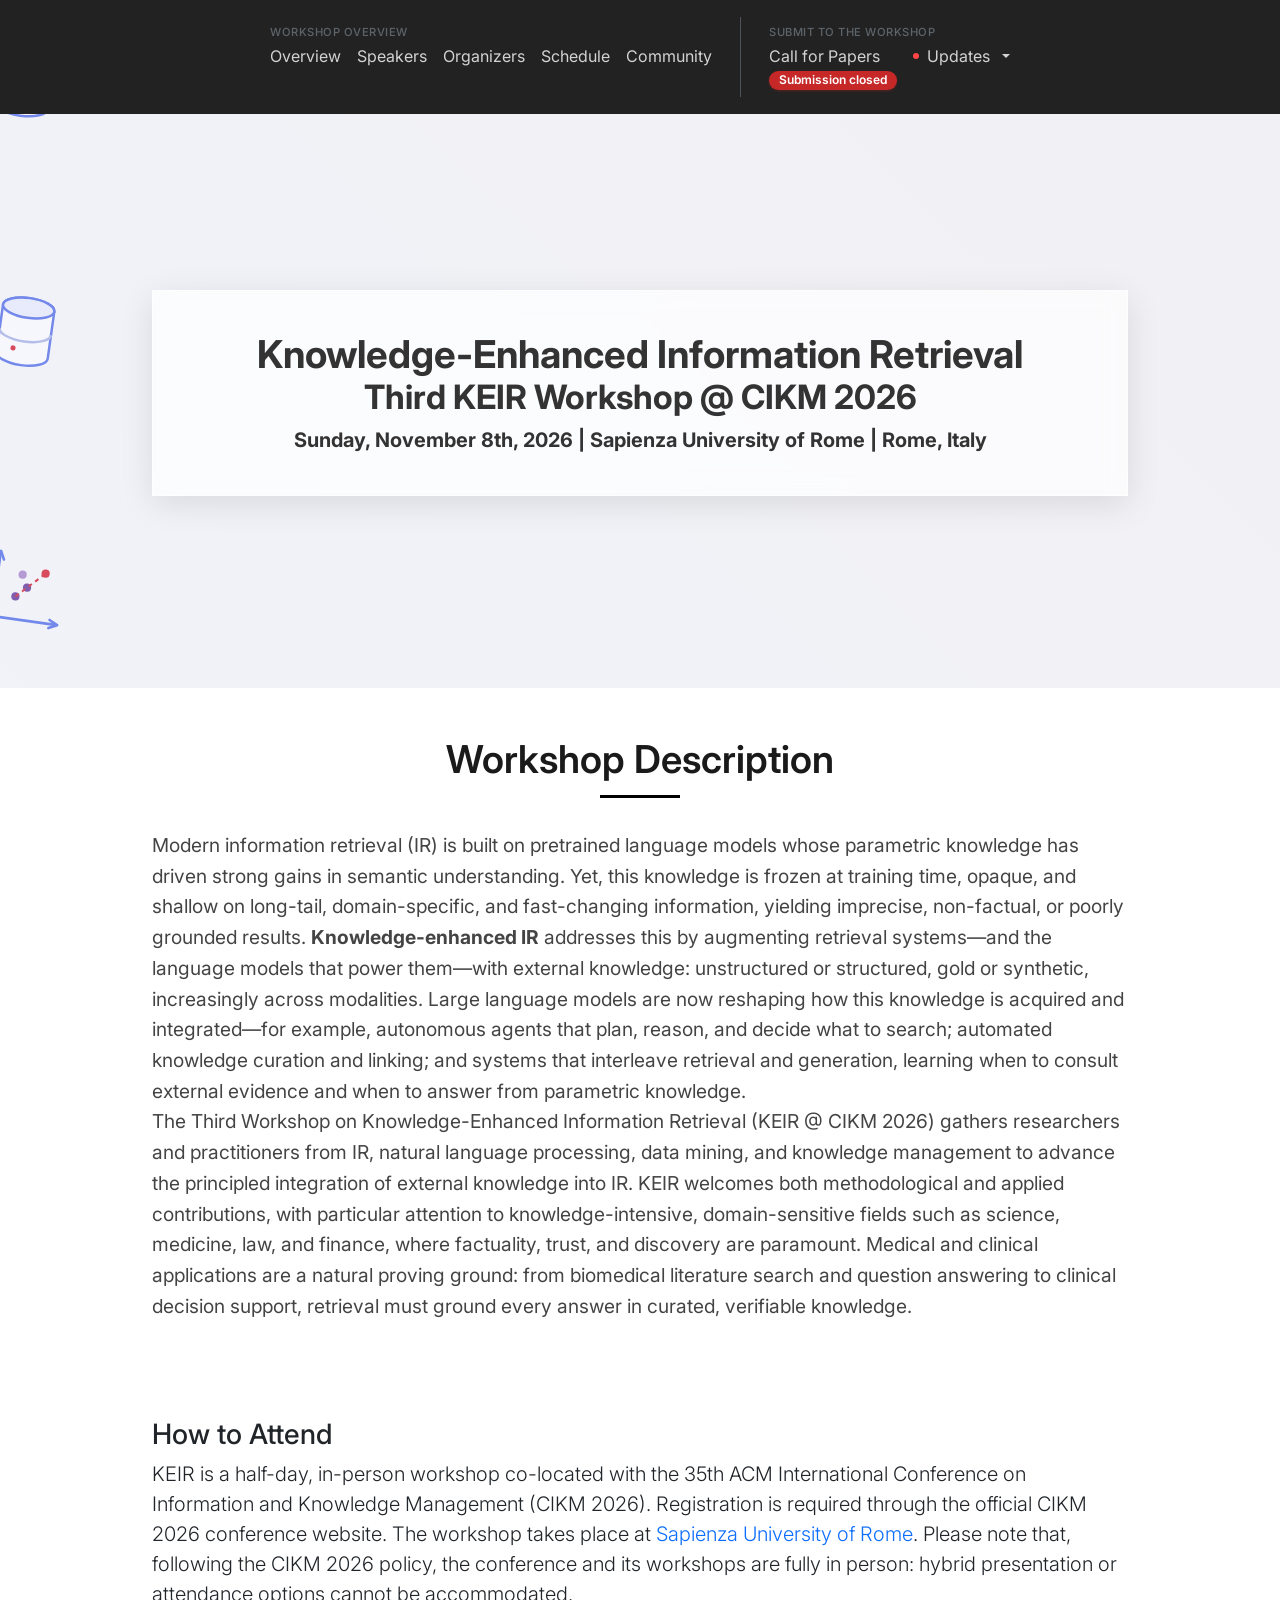
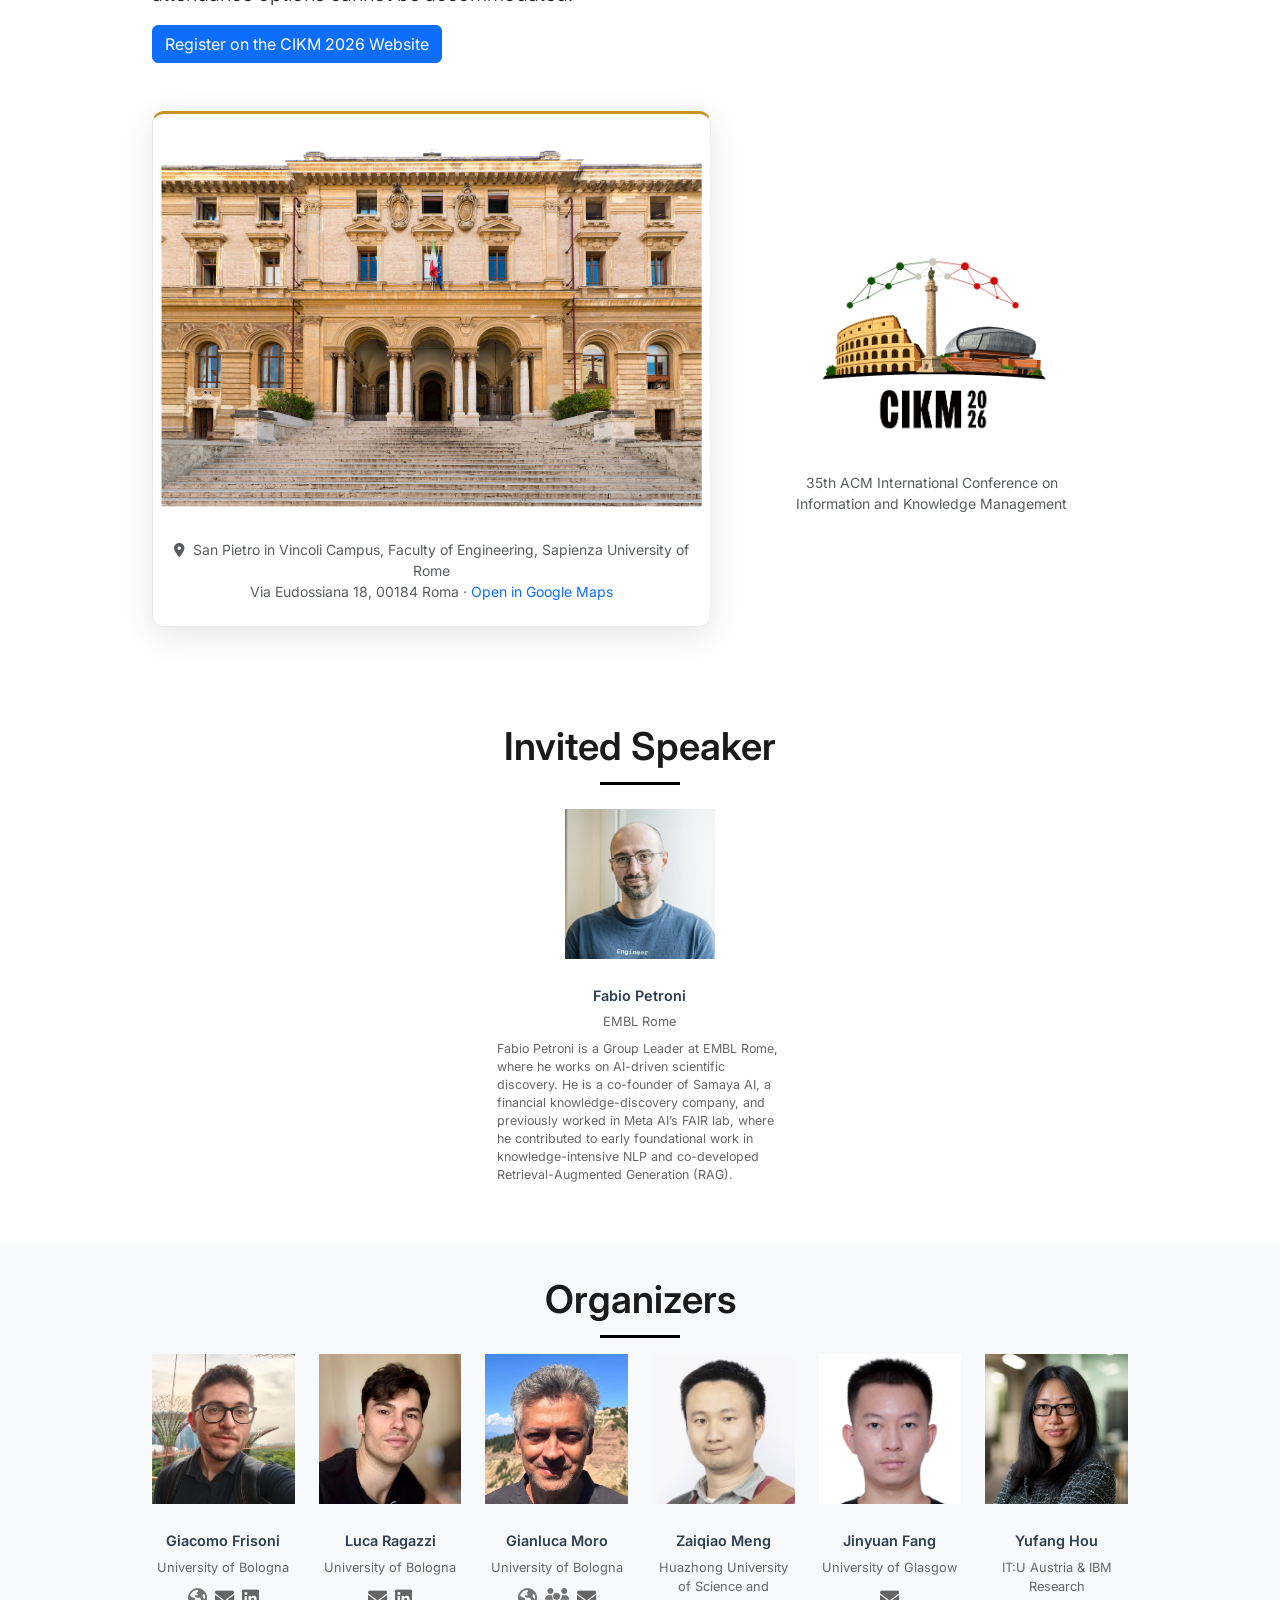
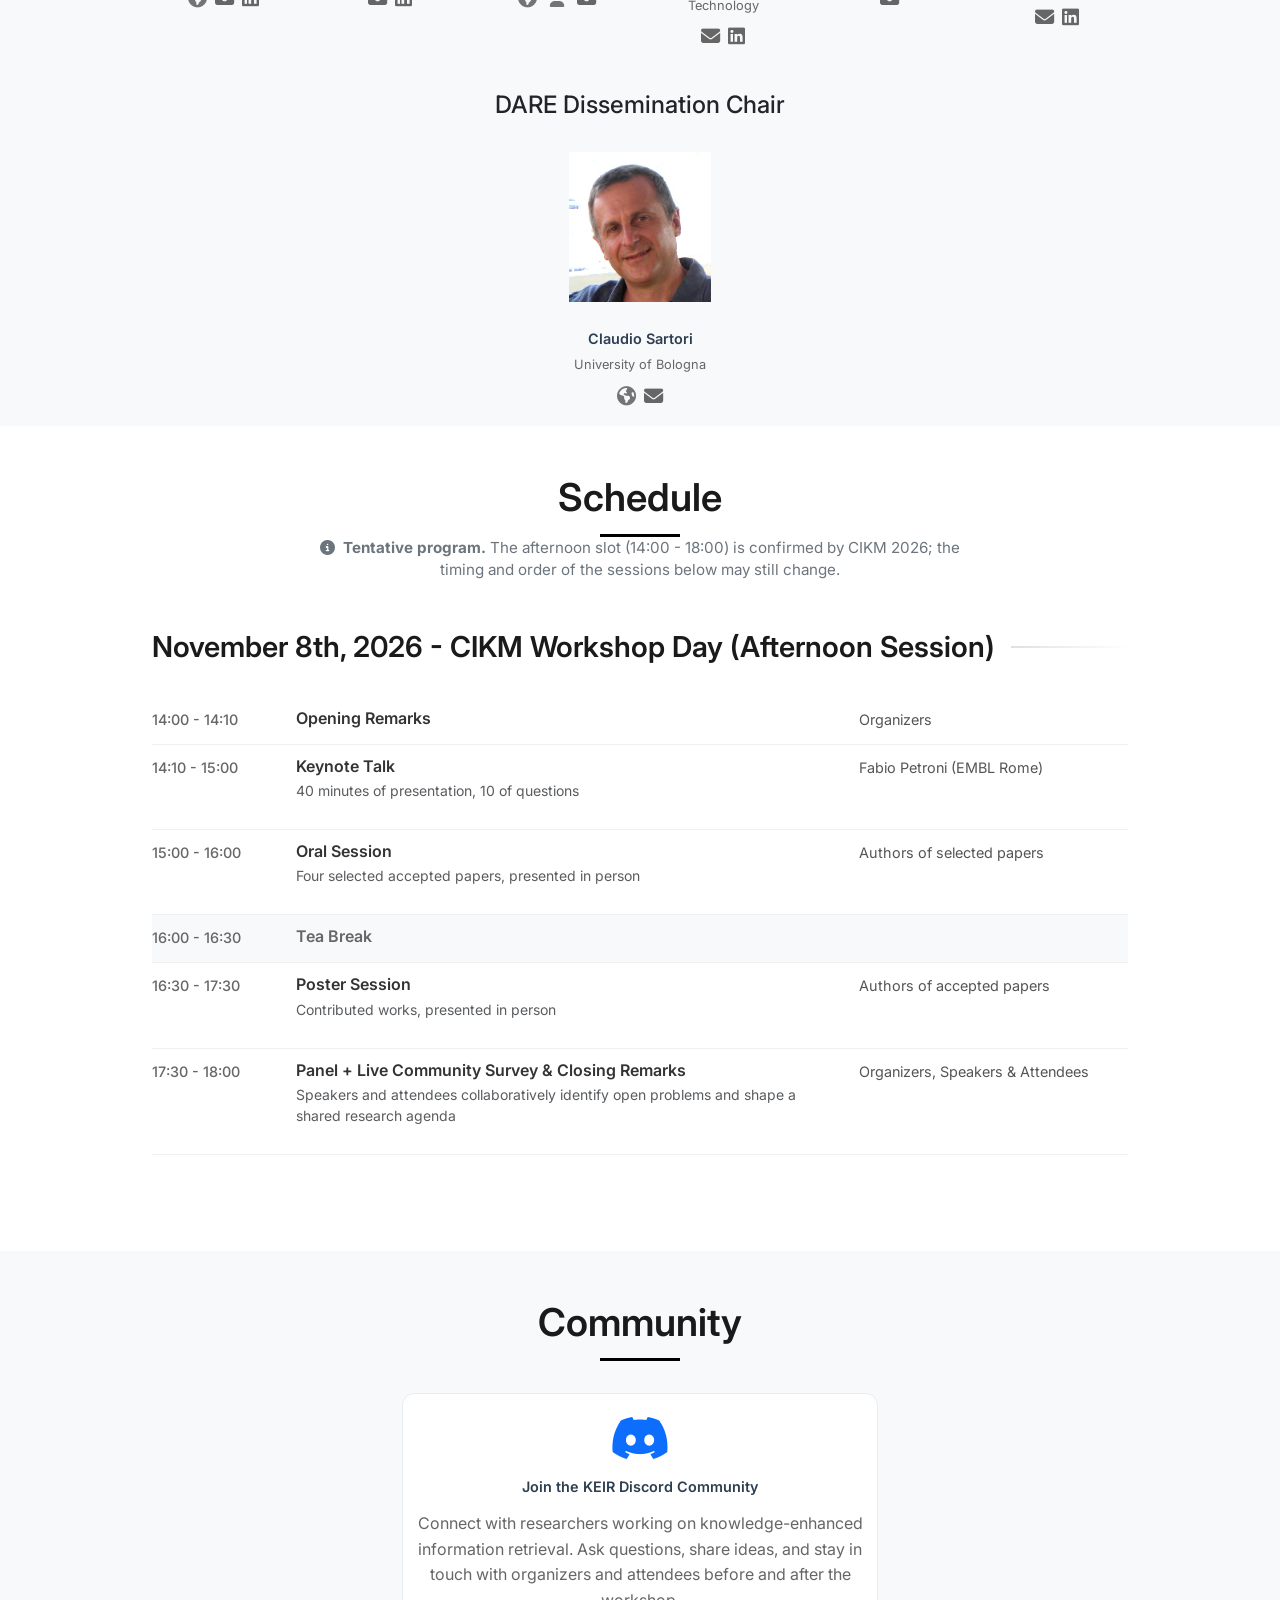
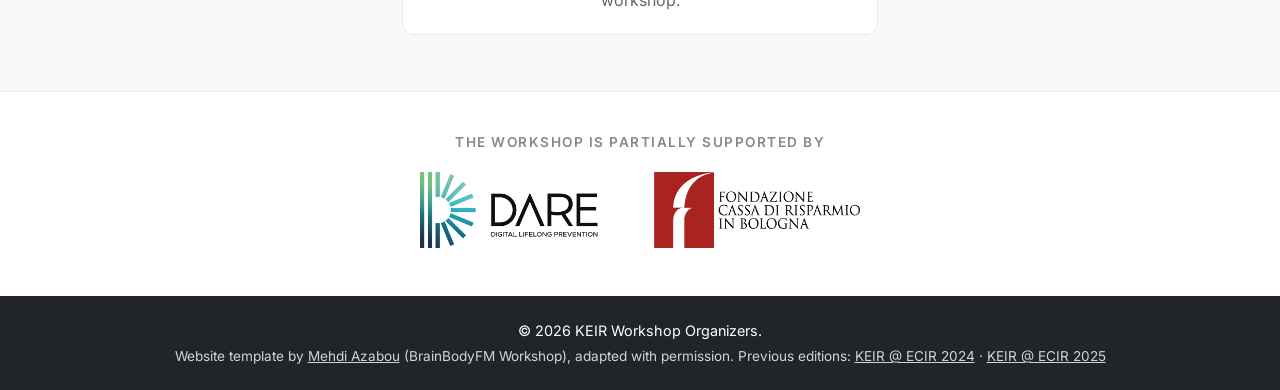
==== commit 4b4d7880: "Carisbo and tentative program" ====
--- a/index.html
+++ b/index.html
@@ -76,12 +76,12 @@
                                             <div class="update-header">
                                                 <h6 class="update-title">
                                                     <i class="fas fa-calendar-day text-primary me-2"></i>
-                                                    Final schedule: afternoon session with a new oral session
+                                                    Afternoon slot confirmed, with a new oral session
                                                 </h6>
                                                 <span class="update-tag info">Schedule</span>
                                             </div>
                                             <p class="update-text">
-                                                CIKM 2026 has released the final workshop schedule: KEIR will take
+                                                CIKM 2026 has released the workshop schedule: KEIR will take
                                                 place in the <strong>afternoon session of November 8 (14:00 -
                                                 18:00)</strong>. The additional hour allocated by the conference
                                                 allowed us to introduce an <strong>oral session</strong> for a
@@ -89,7 +89,7 @@
                                                 session, and the closing panel. The presentation mode (oral +
                                                 poster, or poster) will be communicated to authors in the
                                                 acceptance notification. See the Schedule section for the
-                                                full program.
+                                                tentative program.
                                             </p>
                                             <div class="update-meta">
                                                 <small class="text-muted">
@@ -551,7 +551,12 @@
     <!-- Schedule Section -->
     <section id="schedule" class="py-5">
         <div class="container">
-            <h2 class="text-center mb-5">Schedule</h2>
+            <h2 class="text-center mb-3">Schedule</h2>
+            <p class="schedule-note text-center mb-5">
+                <i class="fas fa-info-circle me-1"></i>
+                <strong>Tentative program.</strong> The afternoon slot (14:00 - 18:00) is confirmed by CIKM 2026;
+                the timing and order of the sessions below may still change.
+            </p>
 
             <div class="day-container">
                 <h3 class="day-header">November 8th, 2026 - CIKM Workshop Day (Afternoon Session)</h3>
@@ -650,9 +655,14 @@
     <section id="supported-by" class="supported-section">
         <div class="container text-center">
             <p class="supported-label">The workshop is partially supported by</p>
-            <a href="https://www.fondazionedare.it/en/" target="_blank" rel="noopener" title="DARE - Digital Lifelong Prevention">
-                <img src="assets/keir/dare-logo.png" alt="DARE - Digital Lifelong Prevention" class="dare-logo">
-            </a>
+            <div class="supported-logos">
+                <a href="https://www.fondazionedare.it/en/" target="_blank" rel="noopener" title="DARE - Digital Lifelong Prevention">
+                    <img src="assets/keir/dare-logo.png" alt="DARE - Digital Lifelong Prevention" class="dare-logo">
+                </a>
+                <a href="https://fondazionecarisbo.it/en/" target="_blank" rel="noopener" title="Fondazione Cassa di Risparmio in Bologna">
+                    <img src="assets/keir/carisbo-logo.png" alt="Fondazione Cassa di Risparmio in Bologna" class="dare-logo">
+                </a>
+            </div>
         </div>
     </section>
 
--- a/styles.css
+++ b/styles.css
@@ -2991,7 +2991,7 @@
     }
 }
 
-/* Supported-by section (DARE acknowledgment) */
+/* Supported-by section (DARE + Fondazione Carisbo acknowledgment) */
 .supported-section {
     padding: 2.5rem 0 3rem;
     background-color: white;
@@ -3019,10 +3019,33 @@
     transform: scale(1.03);
 }
 
+/* Row of supporter logos: side by side, wrapping on narrow screens */
+.supported-logos {
+    display: flex;
+    flex-wrap: wrap;
+    justify-content: center;
+    align-items: center;
+    gap: 2.5rem 3.5rem;
+}
+
 @media (max-width: 768px) {
     .dare-logo {
         height: 60px;
     }
+
+    .supported-logos {
+        gap: 1.75rem 2.5rem;
+    }
+}
+
+/* Notice under the Schedule heading (tentative program) */
+.schedule-note {
+    text-align: center;
+    font-size: 0.95rem;
+    color: #6c757d;
+    max-width: 640px;
+    margin-left: auto;
+    margin-right: auto;
 }
 
 
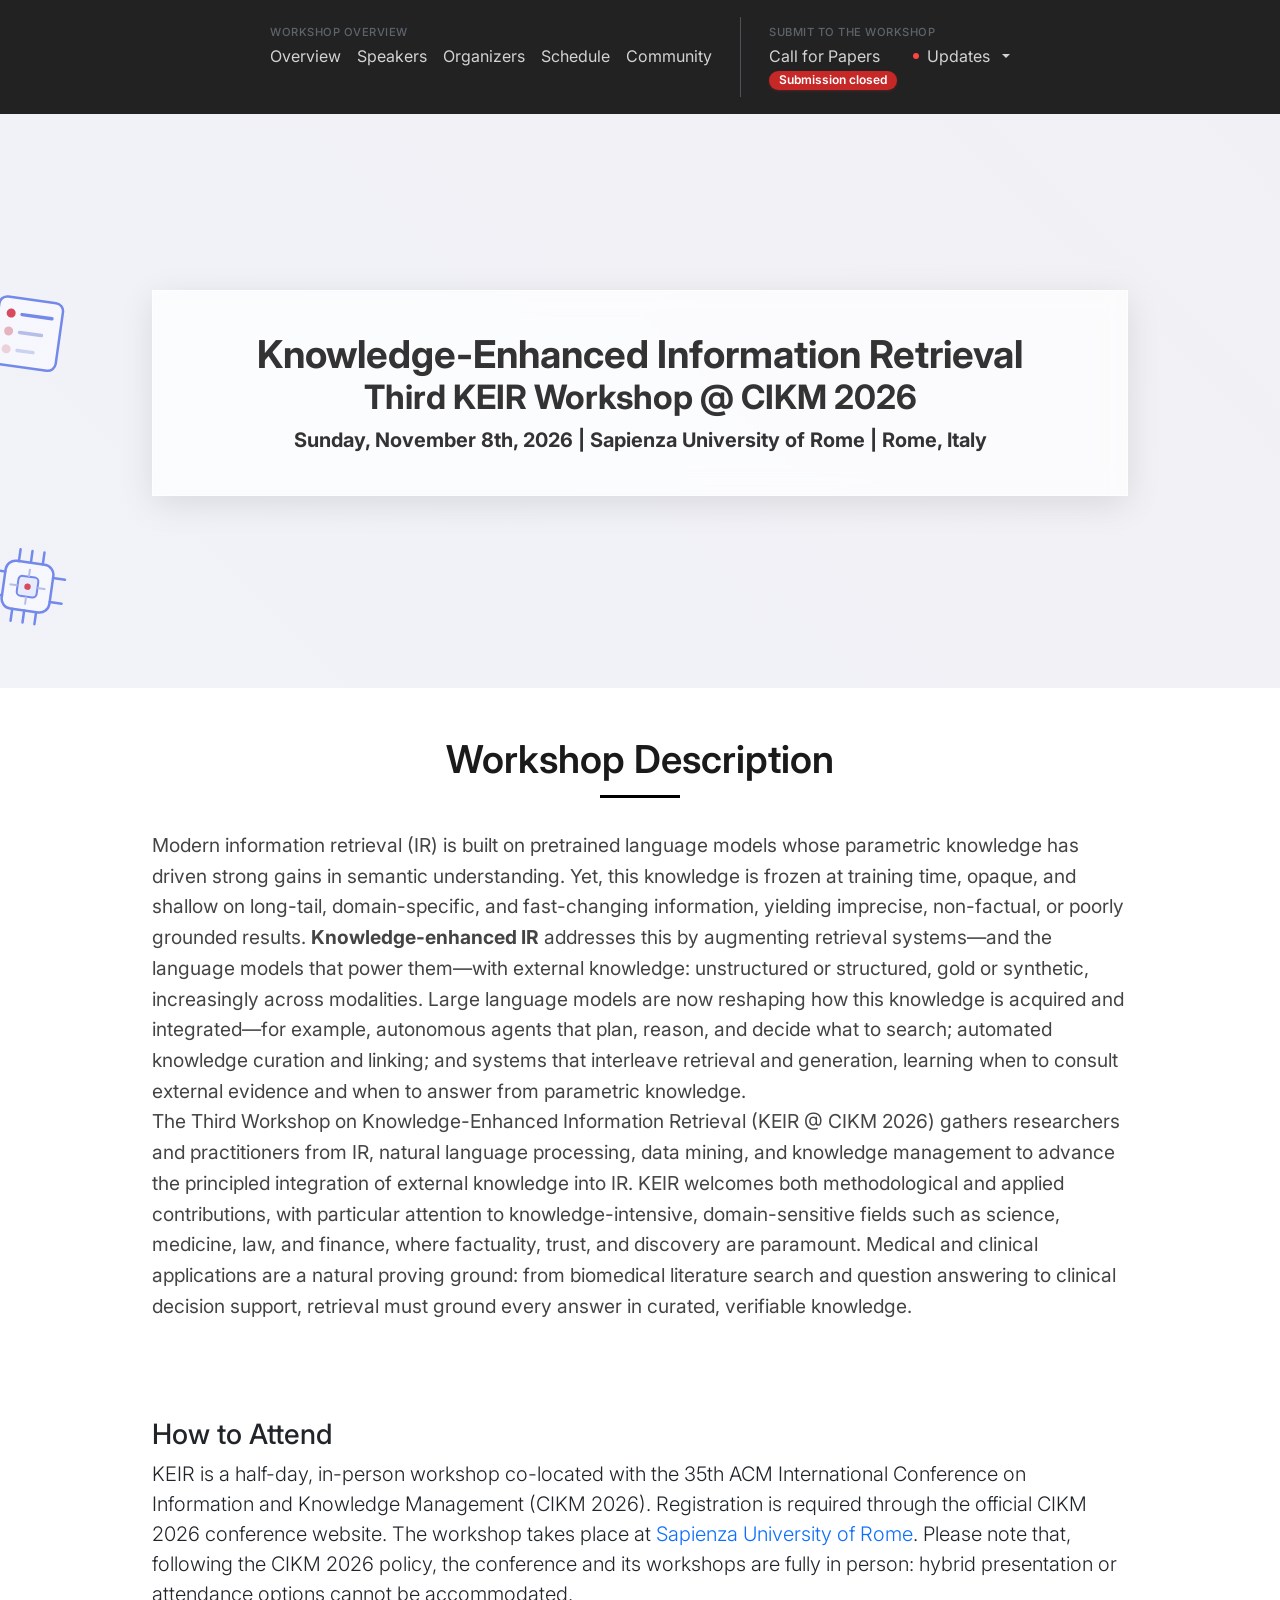
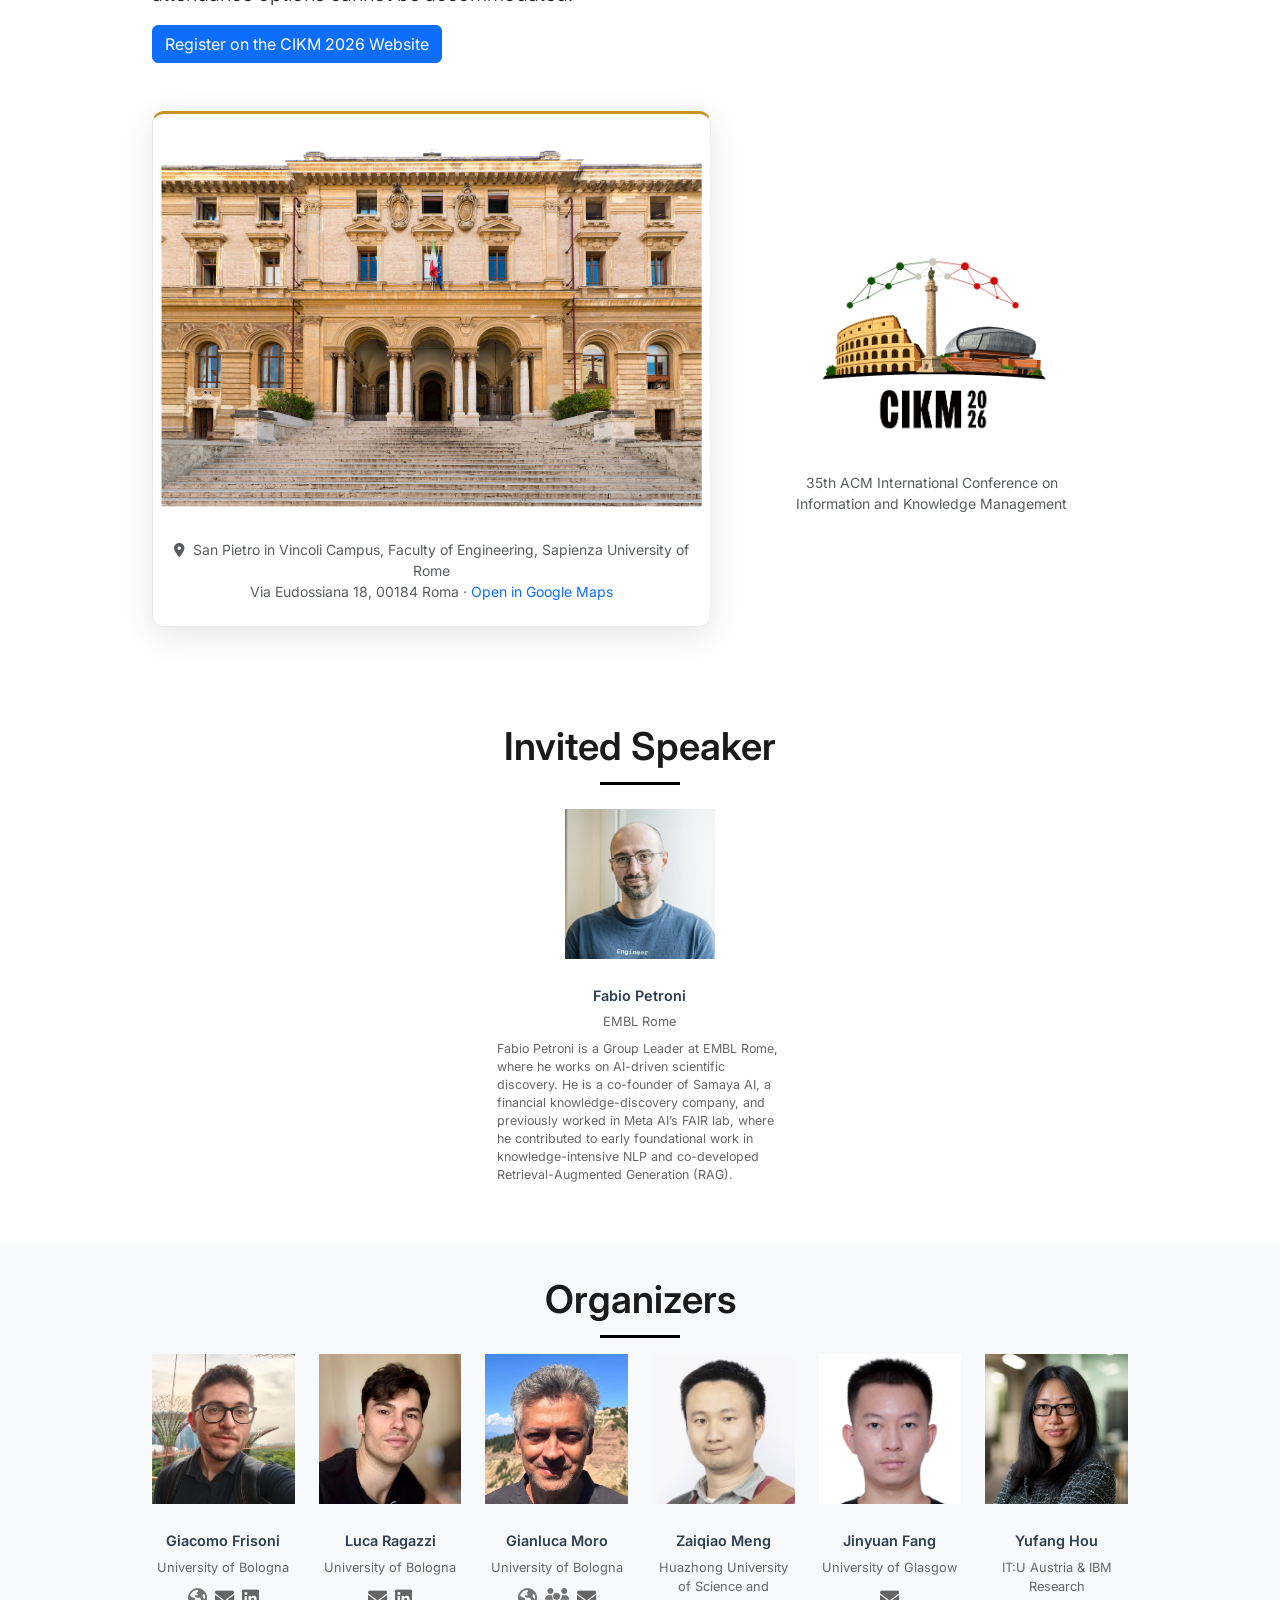
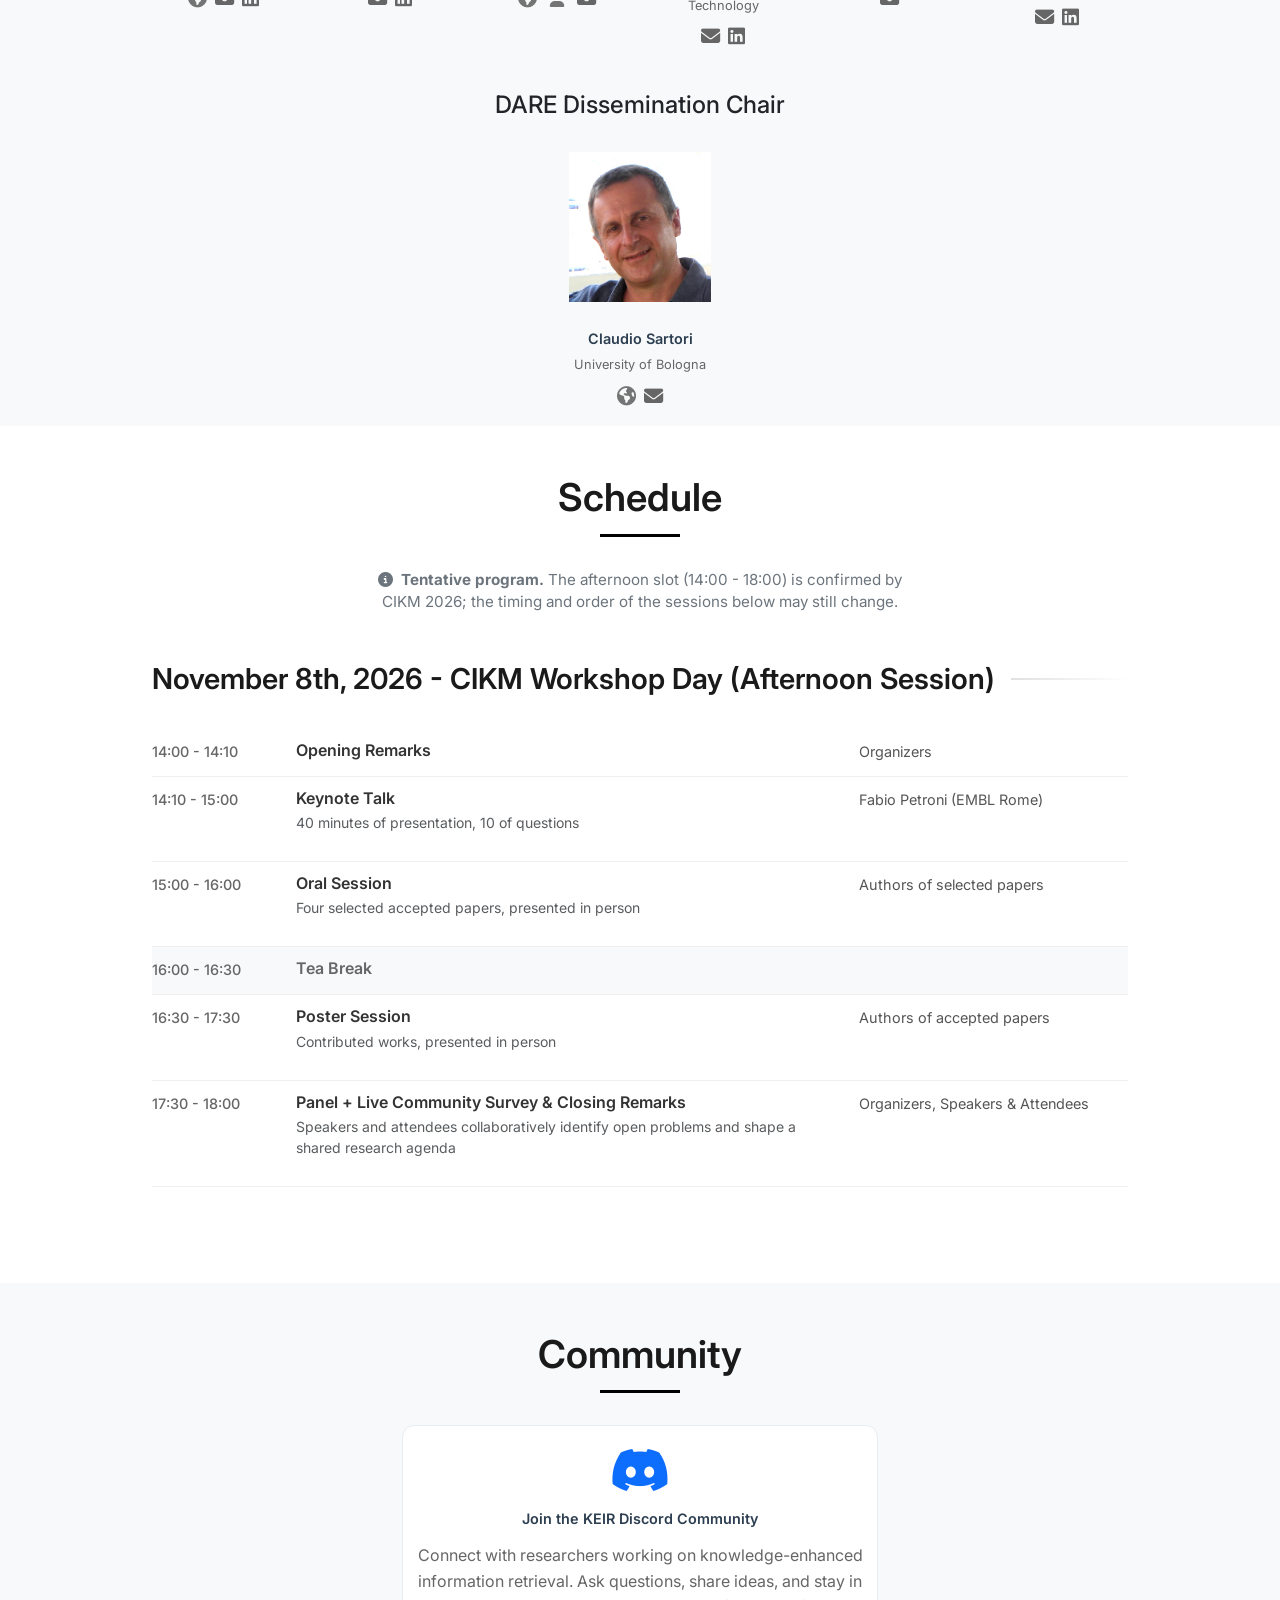
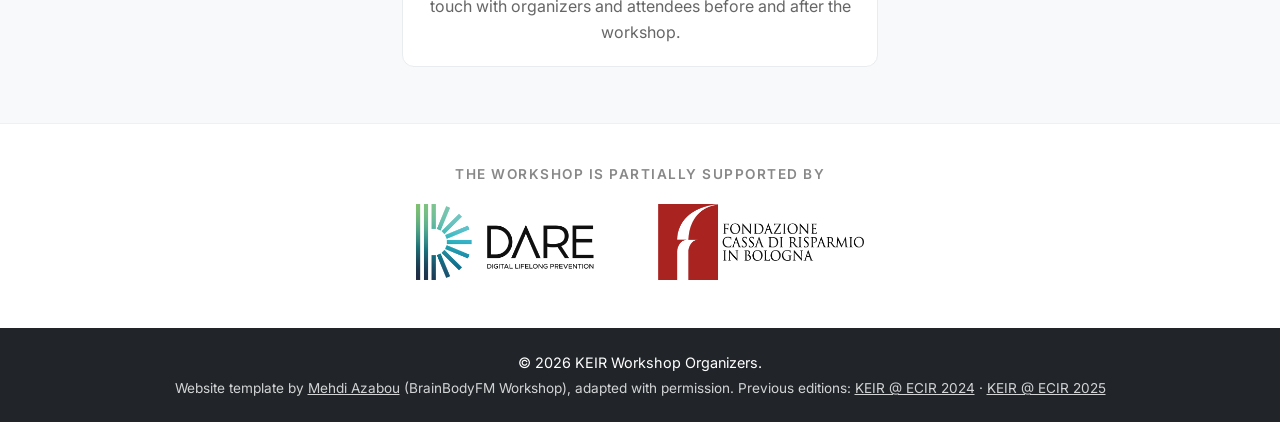
==== commit c9c3099b: "Style fix" ====
--- a/index.html
+++ b/index.html
@@ -26,7 +26,7 @@
     <link href="https://cdn.jsdelivr.net/npm/bootstrap@5.3.0-alpha1/dist/css/bootstrap.min.css" rel="stylesheet">
     <link rel="stylesheet" href="https://cdnjs.cloudflare.com/ajax/libs/font-awesome/6.7.2/css/all.min.css">
     <link href="https://fonts.googleapis.com/css2?family=Inter:wght@400;500;600;700&display=swap" rel="stylesheet">
-    <link rel="stylesheet" href="styles.css">
+    <link rel="stylesheet" href="styles.css?v=20260924">
 </head>
 
 <body>
@@ -551,7 +551,7 @@
     <!-- Schedule Section -->
     <section id="schedule" class="py-5">
         <div class="container">
-            <h2 class="text-center mb-3">Schedule</h2>
+            <h2 class="text-center mb-5">Schedule</h2>
             <p class="schedule-note text-center mb-5">
                 <i class="fas fa-info-circle me-1"></i>
                 <strong>Tentative program.</strong> The afternoon slot (14:00 - 18:00) is confirmed by CIKM 2026;
--- a/styles.css
+++ b/styles.css
@@ -3025,7 +3025,18 @@
     flex-wrap: wrap;
     justify-content: center;
     align-items: center;
-    gap: 2.5rem 3.5rem;
+    gap: 2rem 4rem;
+}
+
+.supported-logos a {
+    display: block;
+    flex: 0 0 auto;
+    line-height: 0;
+    text-decoration: none;
+}
+
+.supported-logos .dare-logo {
+    display: block;
 }
 
 @media (max-width: 768px) {
@@ -3039,13 +3050,13 @@
 }
 
 /* Notice under the Schedule heading (tentative program) */
-.schedule-note {
+#schedule .schedule-note {
     text-align: center;
     font-size: 0.95rem;
+    line-height: 1.5;
     color: #6c757d;
-    max-width: 640px;
-    margin-left: auto;
-    margin-right: auto;
+    max-width: 560px;
+    margin: 0 auto 3rem;
 }
 
 
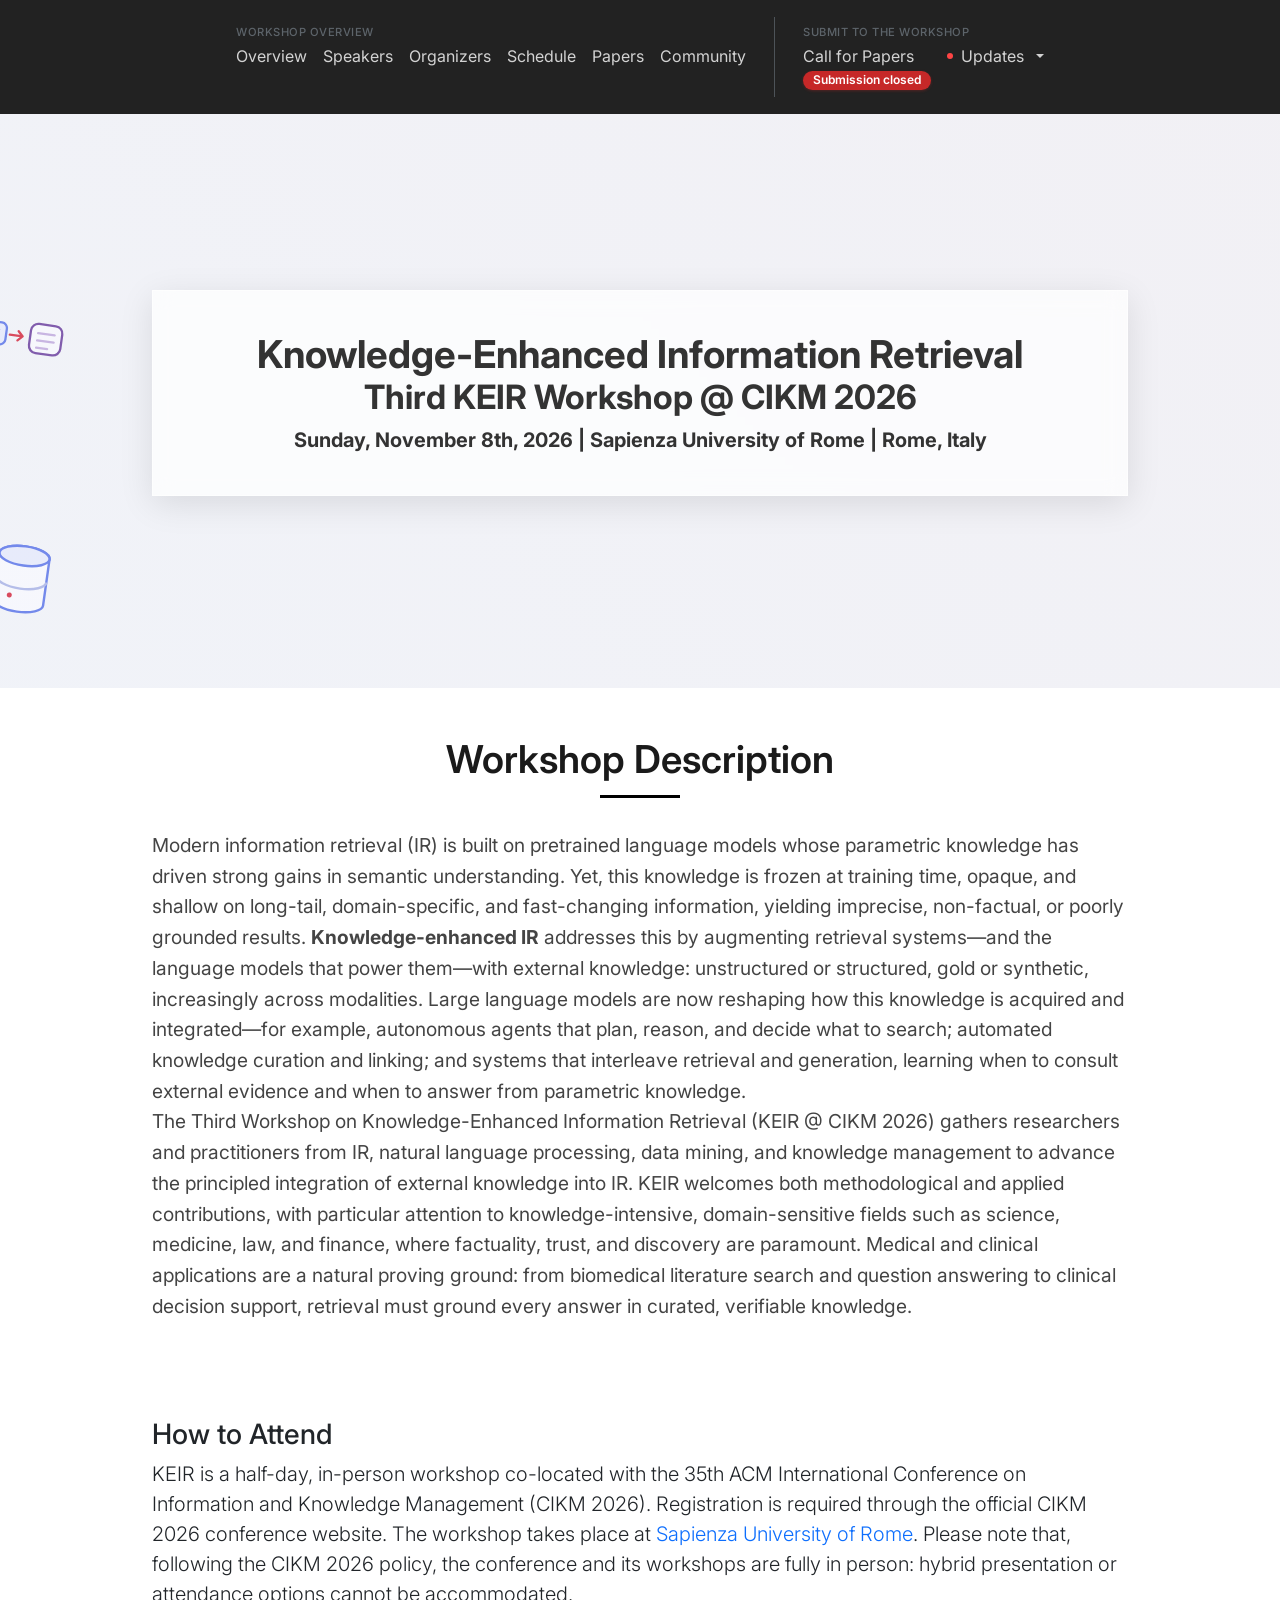
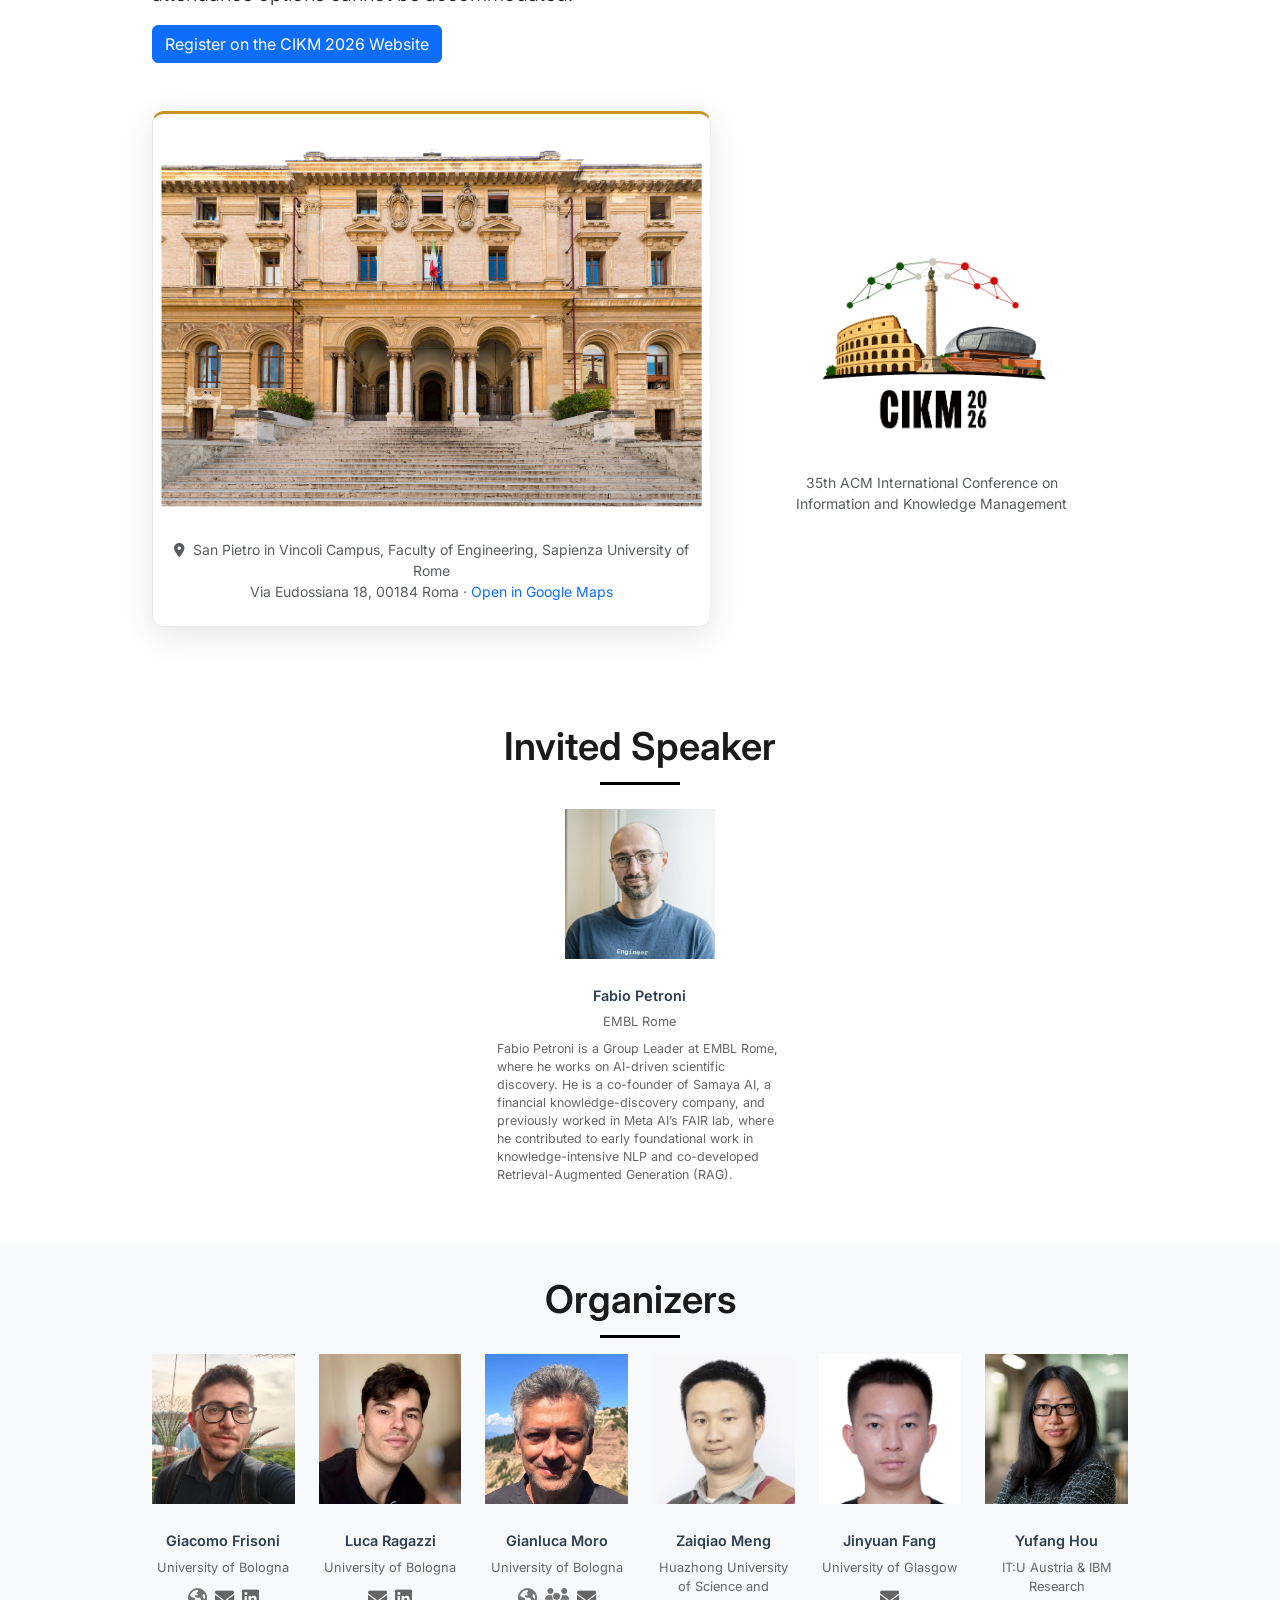
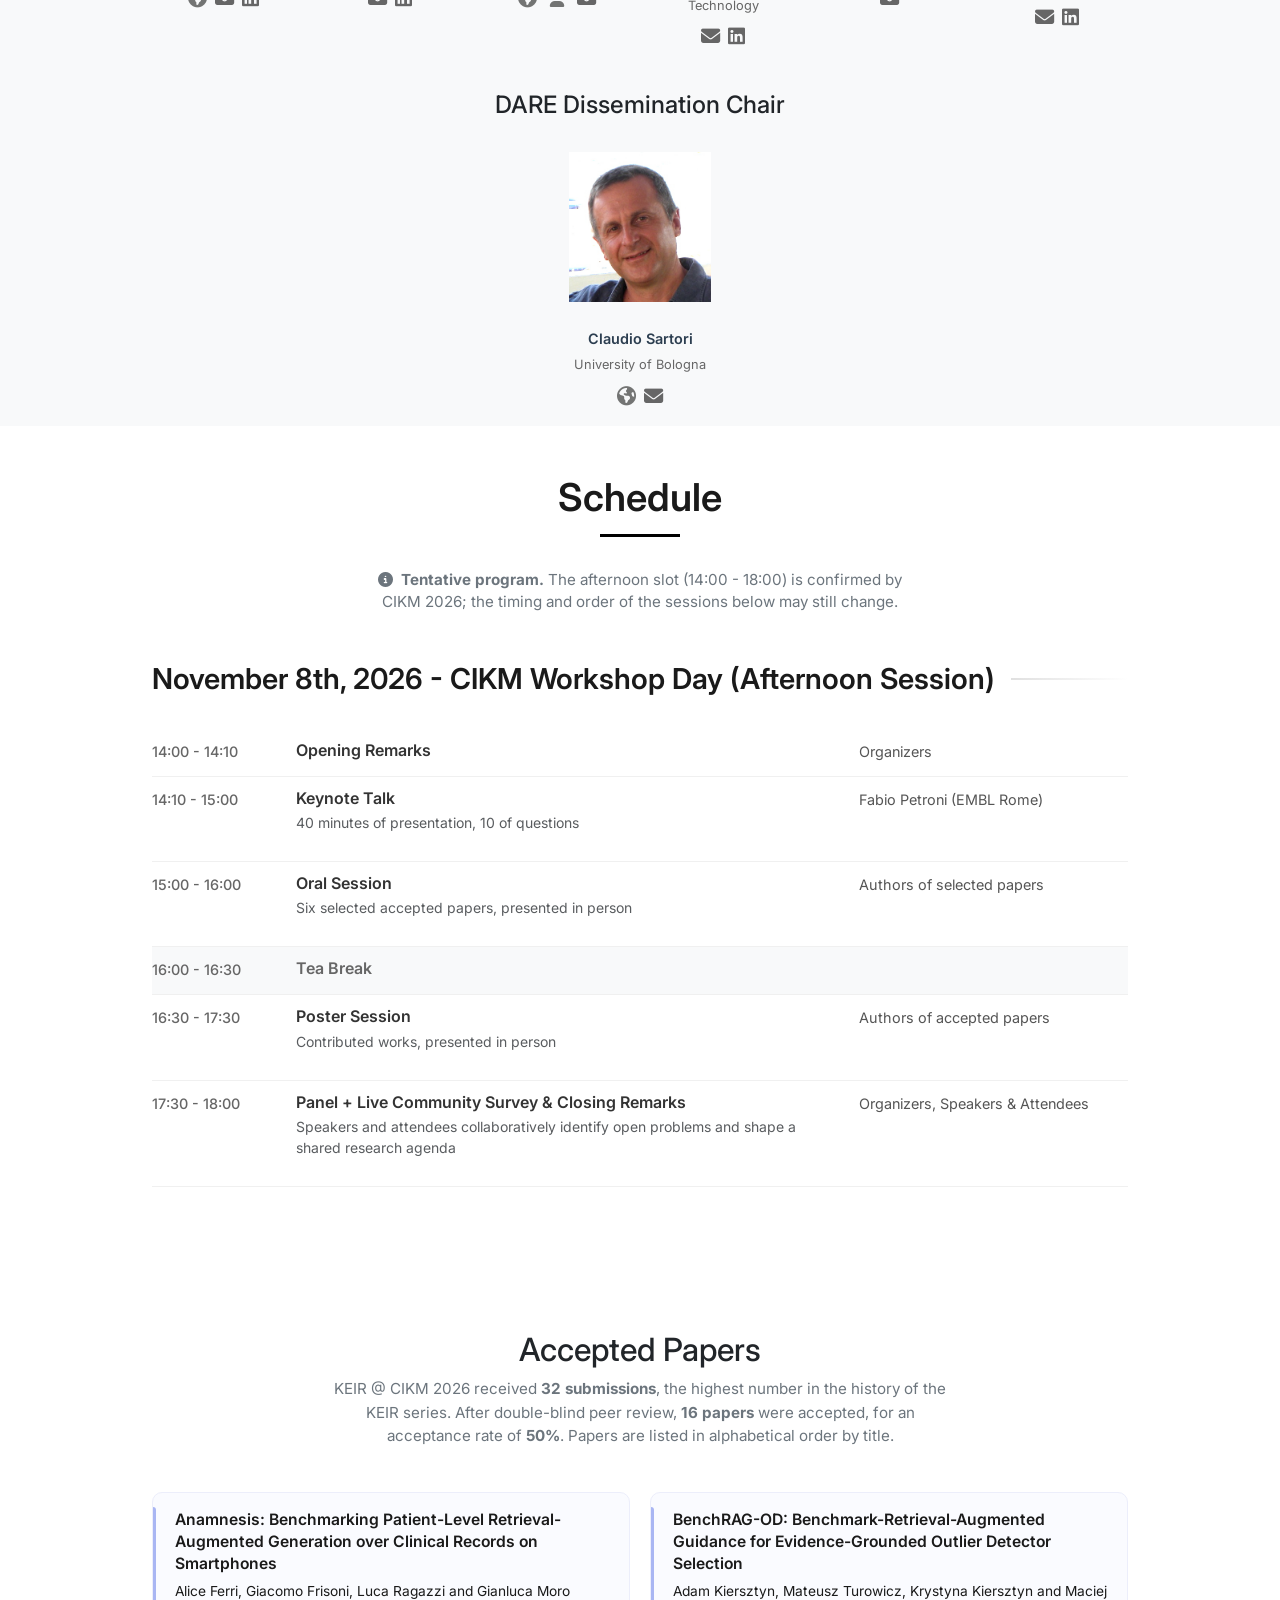
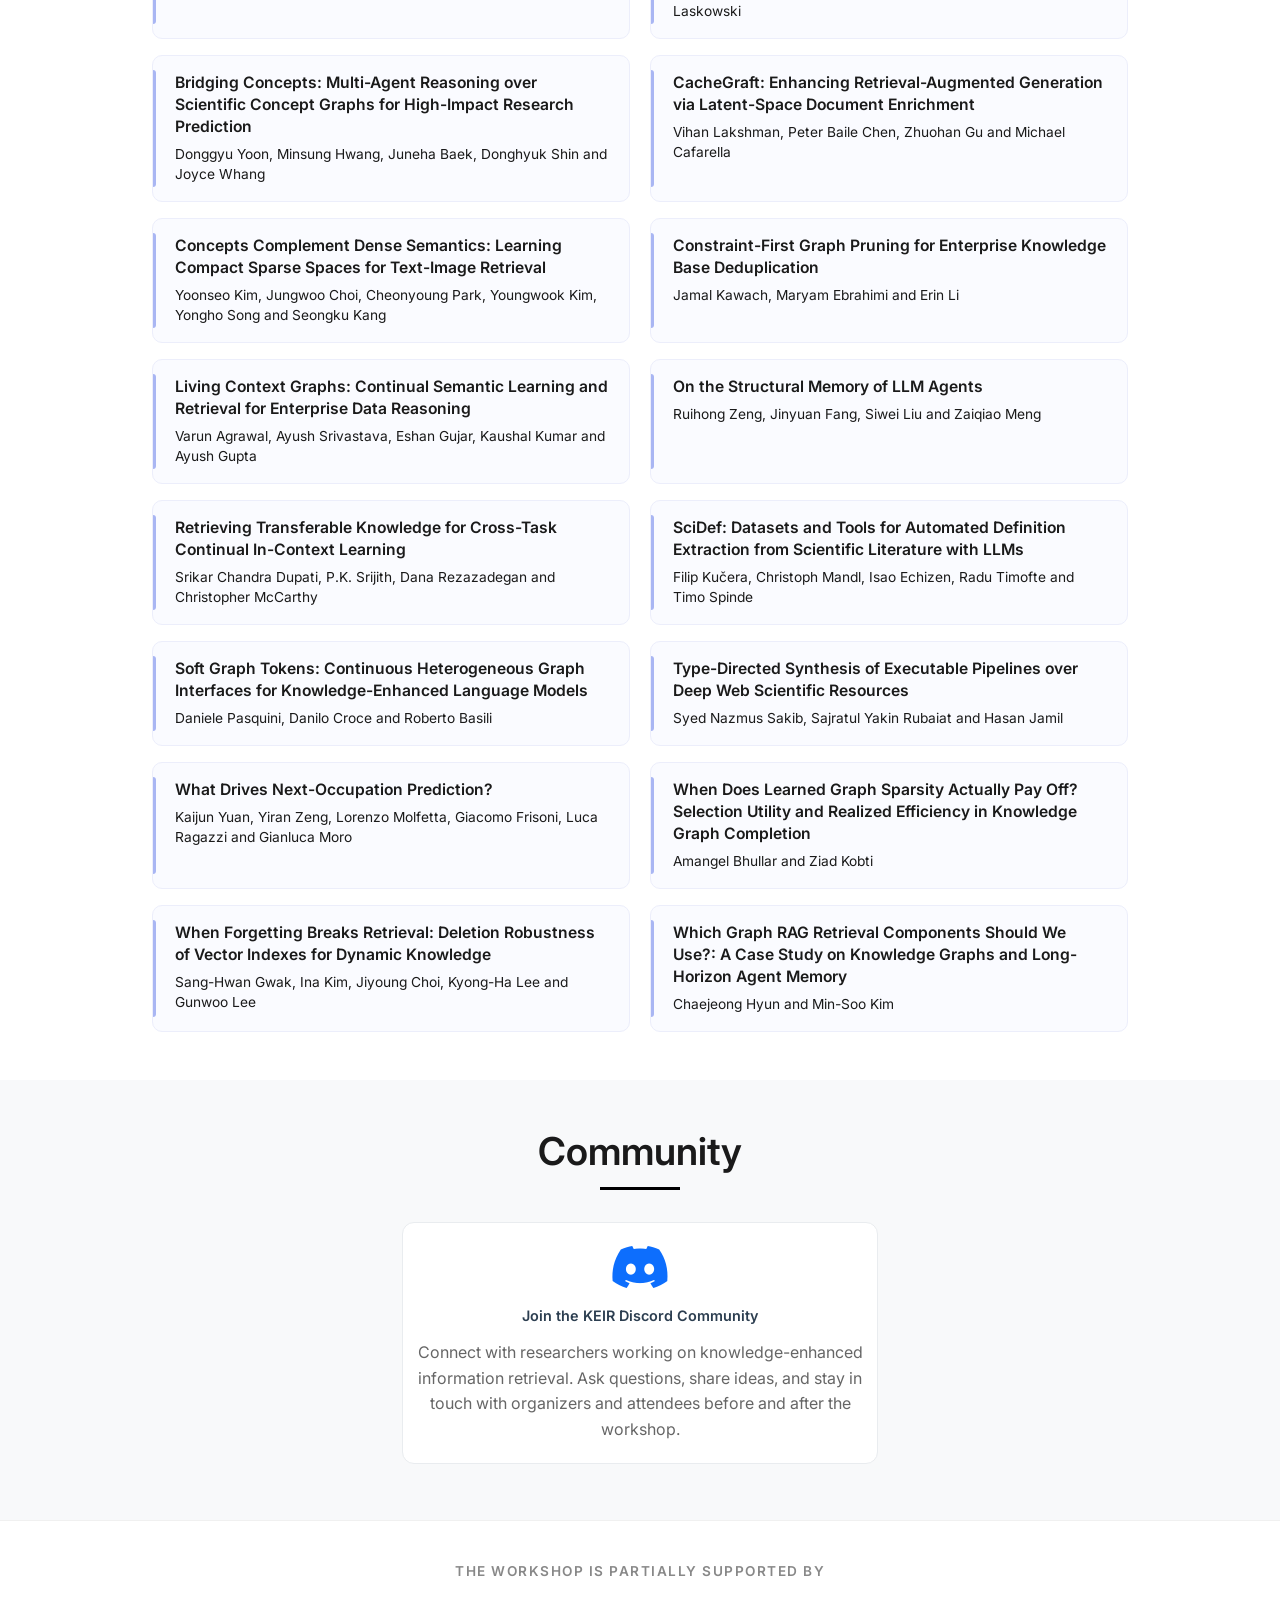
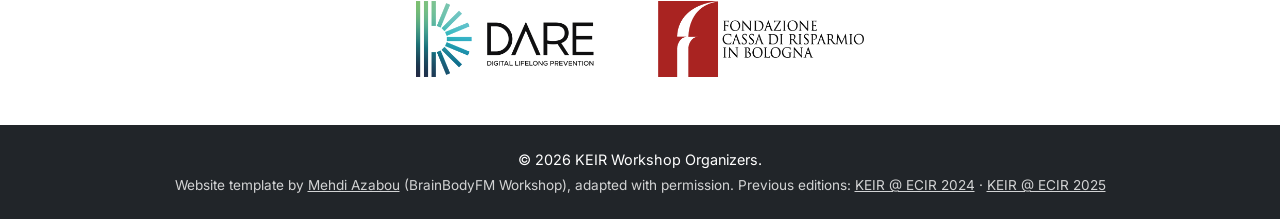
==== commit 395e6fc8: "Accepted papers" ====
--- a/index.html
+++ b/index.html
@@ -44,6 +44,8 @@
                     <a class="nav-link" href="#organizers">Organizers<span class="deadline-badge"
                             style="opacity:0;">TBD</span></a>
                     <a class="nav-link" href="#schedule">Schedule<span class="deadline-badge"
+                            style="opacity:0;">TBD</span></a>
+                    <a class="nav-link" href="#accepted-papers">Papers<span class="deadline-badge"
                             style="opacity:0;">TBD</span></a>
                     <a class="nav-link" href="#community">Community<span class="deadline-badge"
                             style="opacity:0;">TBD</span></a>
@@ -249,6 +251,9 @@
                         </li>
                         <li class="nav-item">
                             <a class="nav-link" href="#schedule">Schedule</a>
+                        </li>
+                        <li class="nav-item">
+                            <a class="nav-link" href="#accepted-papers">Accepted Papers</a>
                         </li>
                         <li class="nav-item">
                             <a class="nav-link" href="#community">Community</a>
@@ -582,7 +587,7 @@
                         <div class="time-block">15:00 - 16:00</div>
                         <div class="content-block">
                             <h4>Oral Session</h4>
-                            <p class="small text-muted">Four selected accepted papers, presented in person</p>
+                            <p class="small text-muted">Six selected accepted papers, presented in person</p>
                         </div>
                         <div class="speaker-block">Authors of selected papers</div>
                     </div>
@@ -615,6 +620,84 @@
                     </div>
                 </div>
             </div>
+        </div>
+    </section>
+
+    <!-- Accepted Papers Section -->
+    <section id="accepted-papers" class="py-5">
+        <div class="container">
+            <h2 class="text-center mb-4">Accepted Papers</h2>
+            <p class="accepted-note text-center">
+                KEIR @ CIKM 2026 received <strong>32 submissions</strong>, the highest number in the history of the
+                KEIR series. After double-blind peer review, <strong>16 papers</strong> were accepted, for an
+                acceptance rate of <strong>50%</strong>. Papers are listed in alphabetical order by title.
+            </p>
+            <ol class="accepted-list">
+                <li class="accepted-paper">
+                    <p class="paper-title">Anamnesis: Benchmarking Patient-Level Retrieval-Augmented Generation over Clinical Records on Smartphones</p>
+                    <p class="paper-authors">Alice Ferri, Giacomo Frisoni, Luca Ragazzi and Gianluca Moro</p>
+                </li>
+                <li class="accepted-paper">
+                    <p class="paper-title">BenchRAG-OD: Benchmark-Retrieval-Augmented Guidance for Evidence-Grounded Outlier Detector Selection</p>
+                    <p class="paper-authors">Adam Kiersztyn, Mateusz Turowicz, Krystyna Kiersztyn and Maciej Laskowski</p>
+                </li>
+                <li class="accepted-paper">
+                    <p class="paper-title">Bridging Concepts: Multi-Agent Reasoning over Scientific Concept Graphs for High-Impact Research Prediction</p>
+                    <p class="paper-authors">Donggyu Yoon, Minsung Hwang, Juneha Baek, Donghyuk Shin and Joyce Whang</p>
+                </li>
+                <li class="accepted-paper">
+                    <p class="paper-title">CacheGraft: Enhancing Retrieval-Augmented Generation via Latent-Space Document Enrichment</p>
+                    <p class="paper-authors">Vihan Lakshman, Peter Baile Chen, Zhuohan Gu and Michael Cafarella</p>
+                </li>
+                <li class="accepted-paper">
+                    <p class="paper-title">Concepts Complement Dense Semantics: Learning Compact Sparse Spaces for Text-Image Retrieval</p>
+                    <p class="paper-authors">Yoonseo Kim, Jungwoo Choi, Cheonyoung Park, Youngwook Kim, Yongho Song and Seongku Kang</p>
+                </li>
+                <li class="accepted-paper">
+                    <p class="paper-title">Constraint-First Graph Pruning for Enterprise Knowledge Base Deduplication</p>
+                    <p class="paper-authors">Jamal Kawach, Maryam Ebrahimi and Erin Li</p>
+                </li>
+                <li class="accepted-paper">
+                    <p class="paper-title">Living Context Graphs: Continual Semantic Learning and Retrieval for Enterprise Data Reasoning</p>
+                    <p class="paper-authors">Varun Agrawal, Ayush Srivastava, Eshan Gujar, Kaushal Kumar and Ayush Gupta</p>
+                </li>
+                <li class="accepted-paper">
+                    <p class="paper-title">On the Structural Memory of LLM Agents</p>
+                    <p class="paper-authors">Ruihong Zeng, Jinyuan Fang, Siwei Liu and Zaiqiao Meng</p>
+                </li>
+                <li class="accepted-paper">
+                    <p class="paper-title">Retrieving Transferable Knowledge for Cross-Task Continual In-Context Learning</p>
+                    <p class="paper-authors">Srikar Chandra Dupati, P.K. Srijith, Dana Rezazadegan and Christopher McCarthy</p>
+                </li>
+                <li class="accepted-paper">
+                    <p class="paper-title">SciDef: Datasets and Tools for Automated Definition Extraction from Scientific Literature with LLMs</p>
+                    <p class="paper-authors">Filip Kučera, Christoph Mandl, Isao Echizen, Radu Timofte and Timo Spinde</p>
+                </li>
+                <li class="accepted-paper">
+                    <p class="paper-title">Soft Graph Tokens: Continuous Heterogeneous Graph Interfaces for Knowledge-Enhanced Language Models</p>
+                    <p class="paper-authors">Daniele Pasquini, Danilo Croce and Roberto Basili</p>
+                </li>
+                <li class="accepted-paper">
+                    <p class="paper-title">Type-Directed Synthesis of Executable Pipelines over Deep Web Scientific Resources</p>
+                    <p class="paper-authors">Syed Nazmus Sakib, Sajratul Yakin Rubaiat and Hasan Jamil</p>
+                </li>
+                <li class="accepted-paper">
+                    <p class="paper-title">What Drives Next-Occupation Prediction?</p>
+                    <p class="paper-authors">Kaijun Yuan, Yiran Zeng, Lorenzo Molfetta, Giacomo Frisoni, Luca Ragazzi and Gianluca Moro</p>
+                </li>
+                <li class="accepted-paper">
+                    <p class="paper-title">When Does Learned Graph Sparsity Actually Pay Off? Selection Utility and Realized Efficiency in Knowledge Graph Completion</p>
+                    <p class="paper-authors">Amangel Bhullar and Ziad Kobti</p>
+                </li>
+                <li class="accepted-paper">
+                    <p class="paper-title">When Forgetting Breaks Retrieval: Deletion Robustness of Vector Indexes for Dynamic Knowledge</p>
+                    <p class="paper-authors">Sang-Hwan Gwak, Ina Kim, Jiyoung Choi, Kyong-Ha Lee and Gunwoo Lee</p>
+                </li>
+                <li class="accepted-paper">
+                    <p class="paper-title">Which Graph RAG Retrieval Components Should We Use?: A Case Study on Knowledge Graphs and Long-Horizon Agent Memory</p>
+                    <p class="paper-authors">Chaejeong Hyun and Min-Soo Kim</p>
+                </li>
+            </ol>
         </div>
     </section>
 
--- a/styles.css
+++ b/styles.css
@@ -3069,3 +3069,76 @@
     margin-top: 0.4rem;
     margin-bottom: 0;
 }
+
+
+/* Accepted papers list (home page) */
+#accepted-papers {
+    background-color: white;
+}
+
+#accepted-papers .accepted-note {
+    font-size: 0.95rem;
+    line-height: 1.55;
+    color: #6c757d;
+    max-width: 620px;
+    margin: 0 auto 2.75rem;
+}
+
+.accepted-list {
+    list-style: none;
+    padding-left: 0;
+    margin: 0 auto;
+    display: grid;
+    grid-template-columns: repeat(2, minmax(0, 1fr));
+    gap: 1rem 1.25rem;
+    counter-reset: none;
+}
+
+.accepted-list .accepted-paper {
+    position: relative;
+    padding: 1rem 1.15rem 1rem 1.35rem;
+    background: #fafbff;
+    border: 1px solid #eceefb;
+    border-radius: 10px;
+    transition: border-color 0.2s ease, background-color 0.2s ease;
+}
+
+/* thin indigo rule on the left, same hue as the drifting header icons */
+.accepted-list .accepted-paper::before {
+    content: '';
+    position: absolute;
+    left: 0;
+    top: 14px;
+    bottom: 14px;
+    width: 3px;
+    border-radius: 0 3px 3px 0;
+    background: #667eea;
+    opacity: 0.55;
+}
+
+.accepted-list .accepted-paper:hover {
+    background: #f4f6ff;
+    border-color: #d9ddf7;
+}
+
+.accepted-list .paper-title {
+    margin: 0;
+    font-size: 0.98rem;
+    font-weight: 600;
+    line-height: 1.4;
+    color: #1a1a1a;
+}
+
+.accepted-list .paper-authors {
+    margin: 0.45rem 0 0;
+    font-size: 0.86rem;
+    font-weight: 400;
+    line-height: 1.45;
+    color: #1a1a1a;
+}
+
+@media (max-width: 768px) {
+    .accepted-list {
+        grid-template-columns: minmax(0, 1fr);
+    }
+}
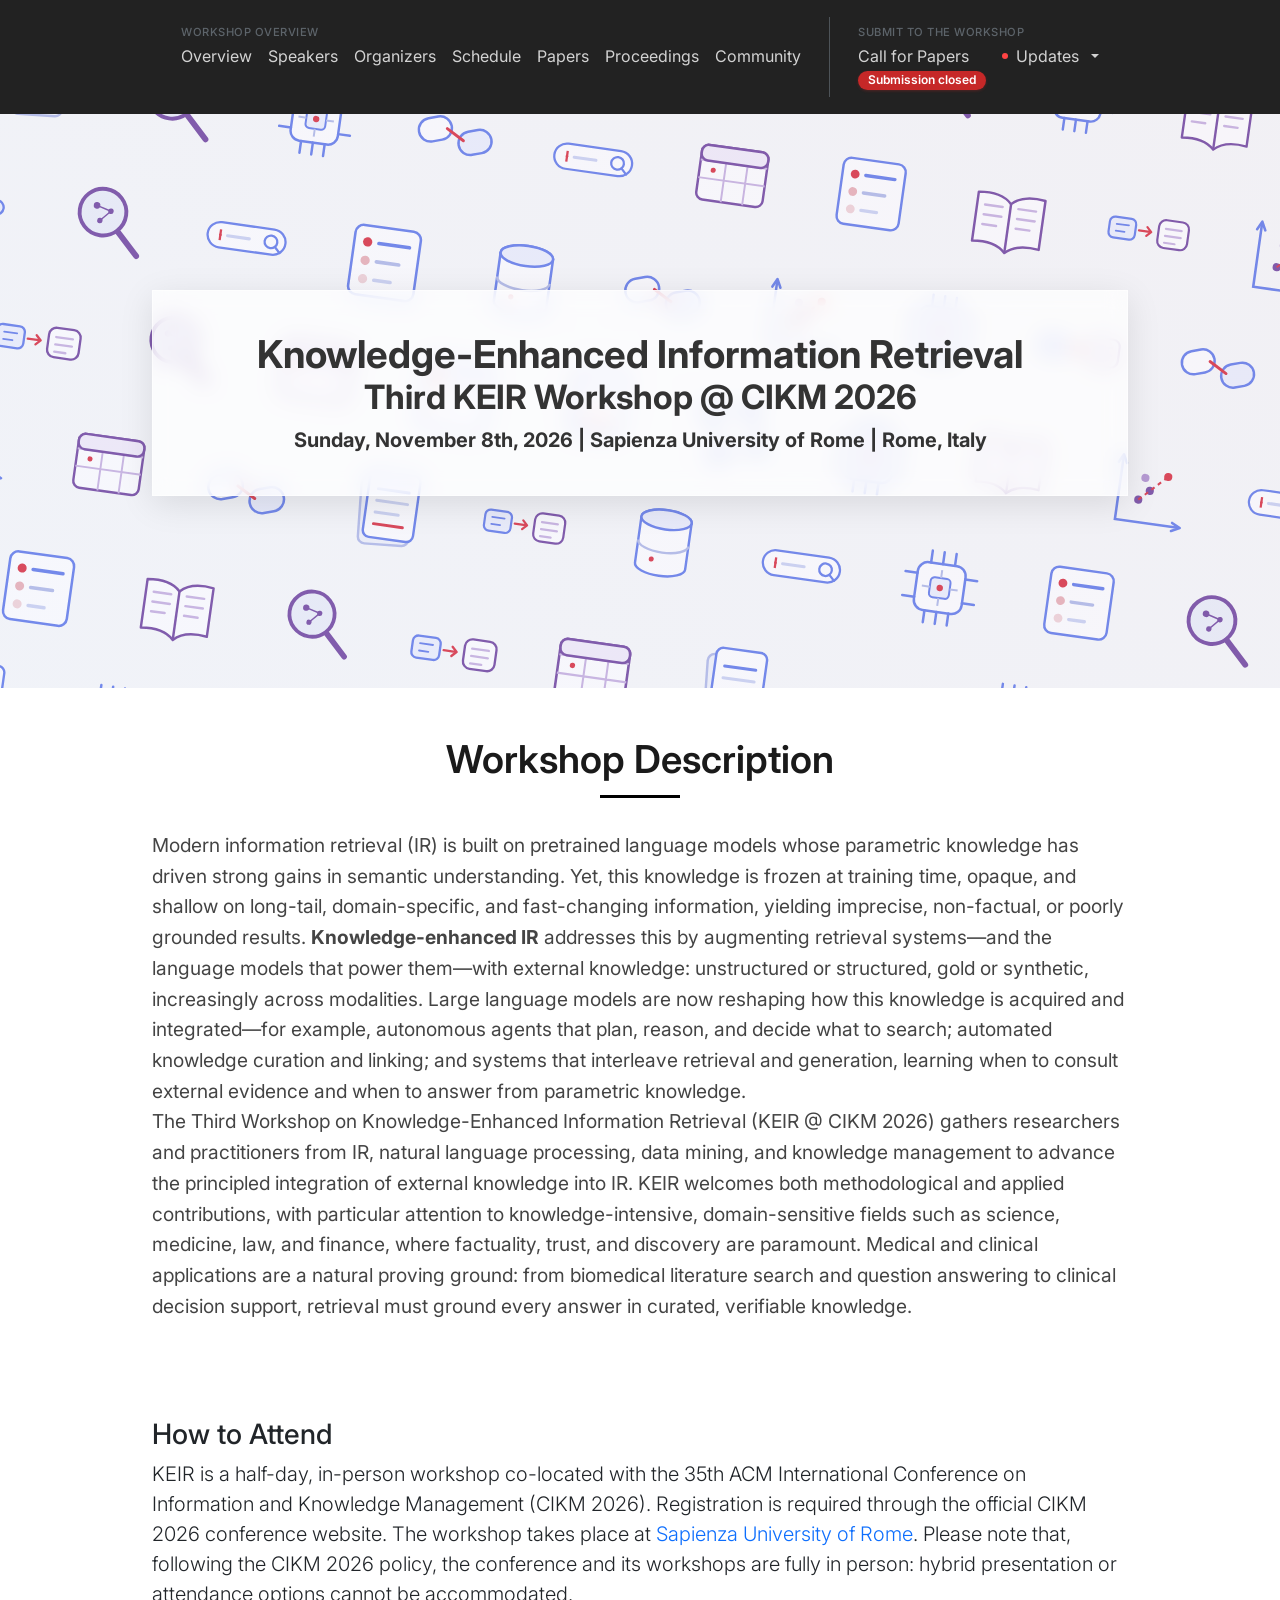
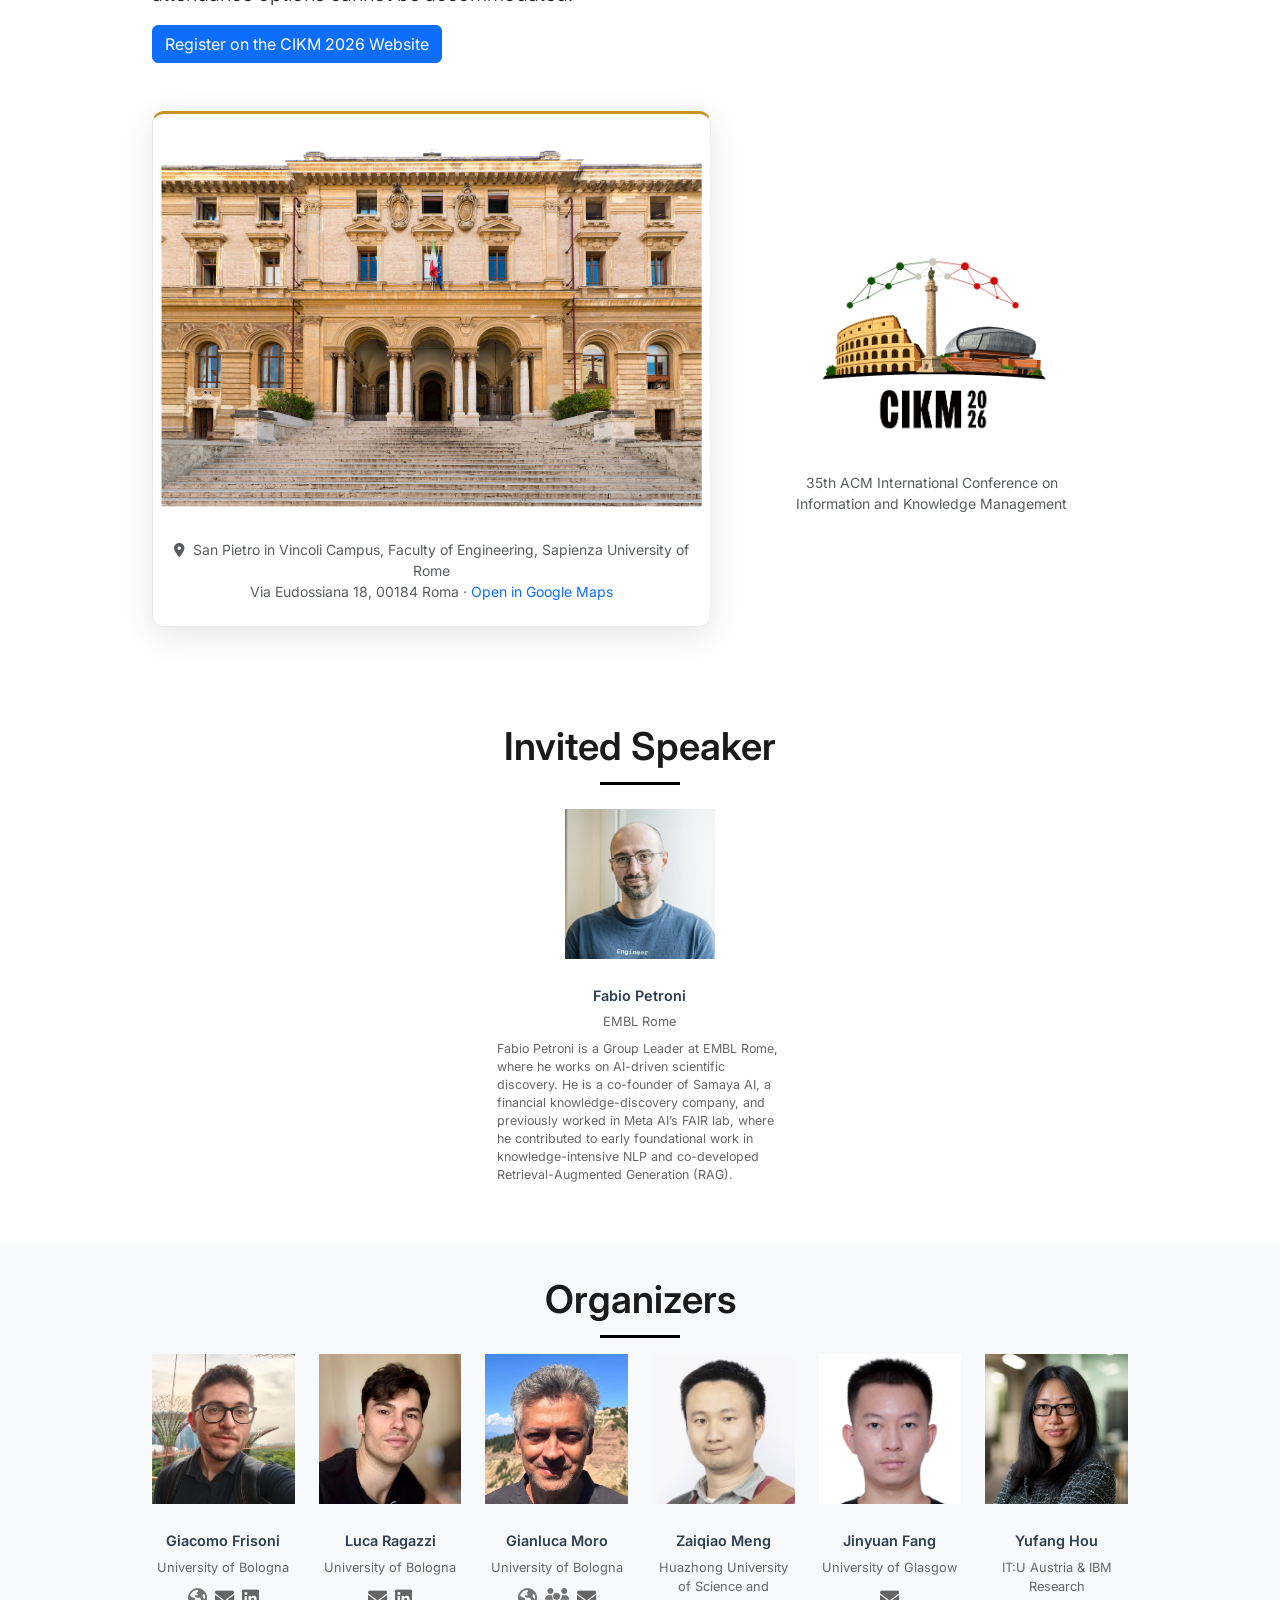
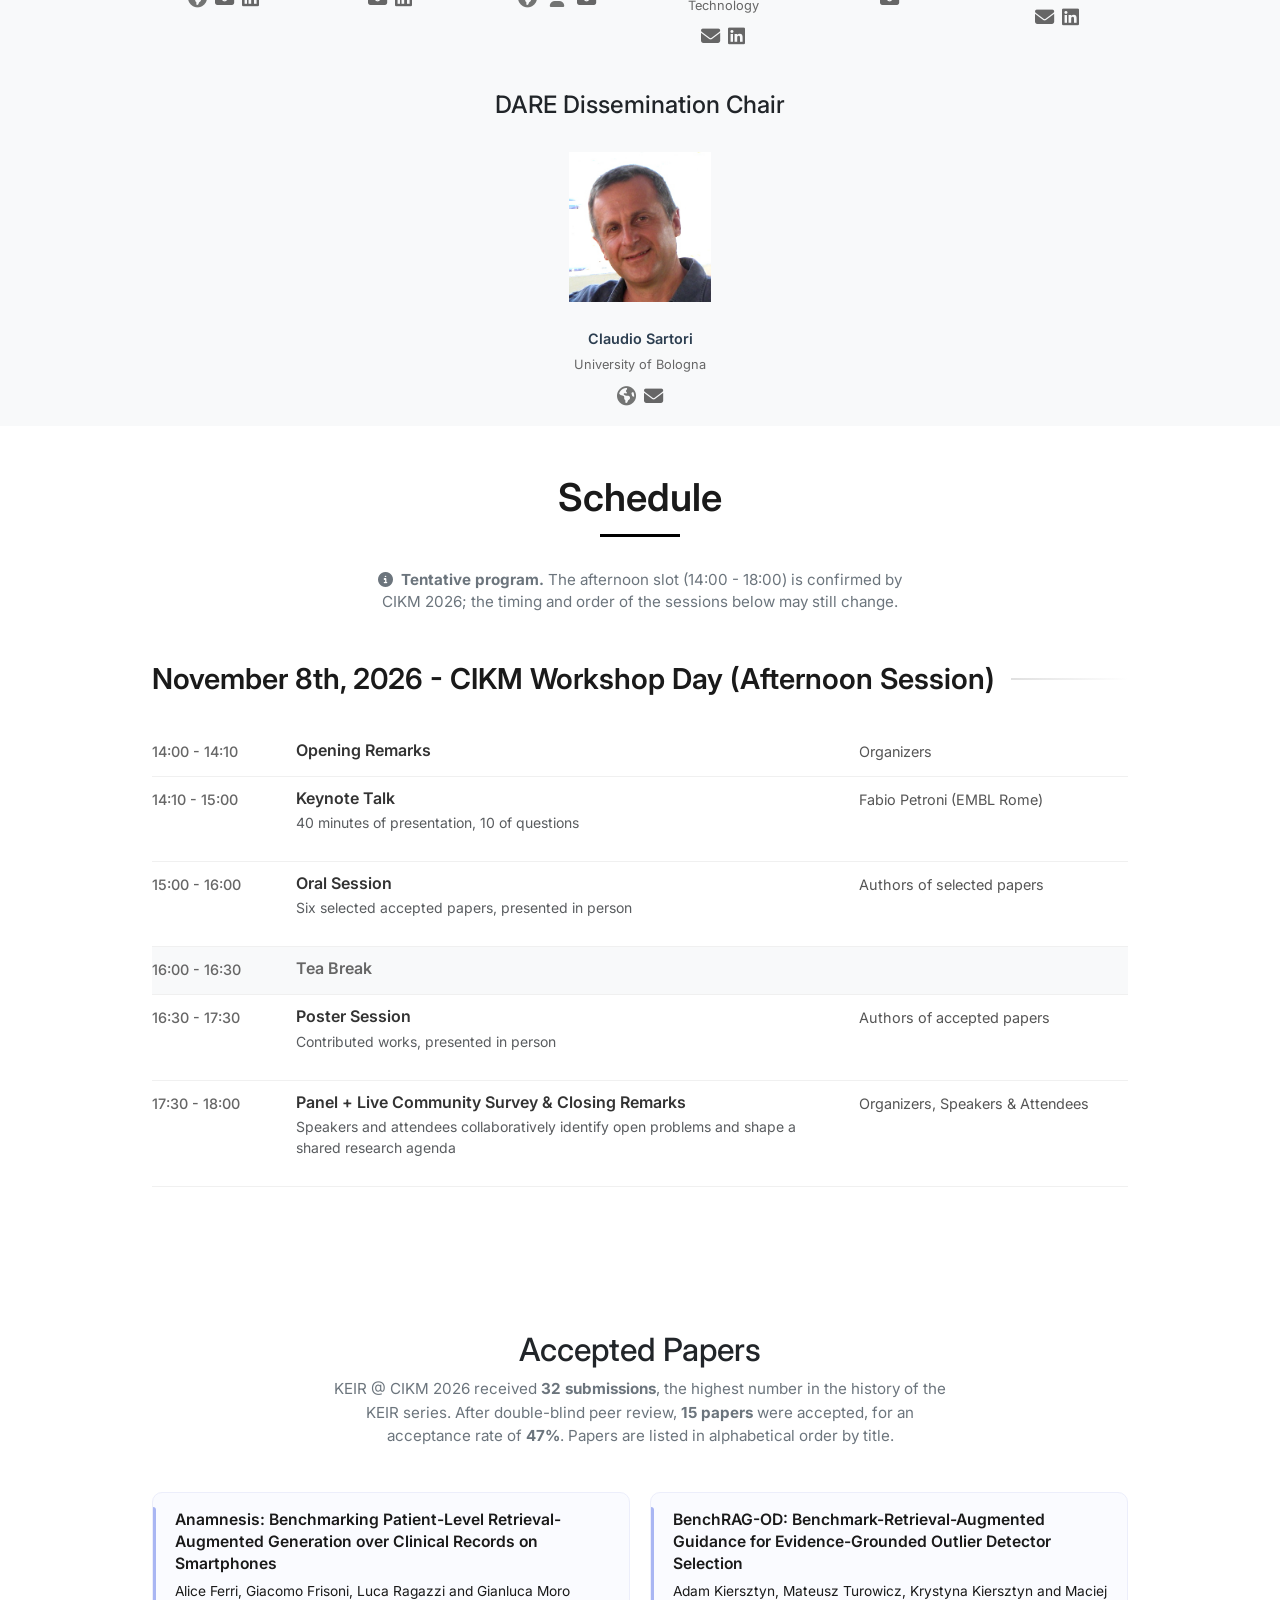
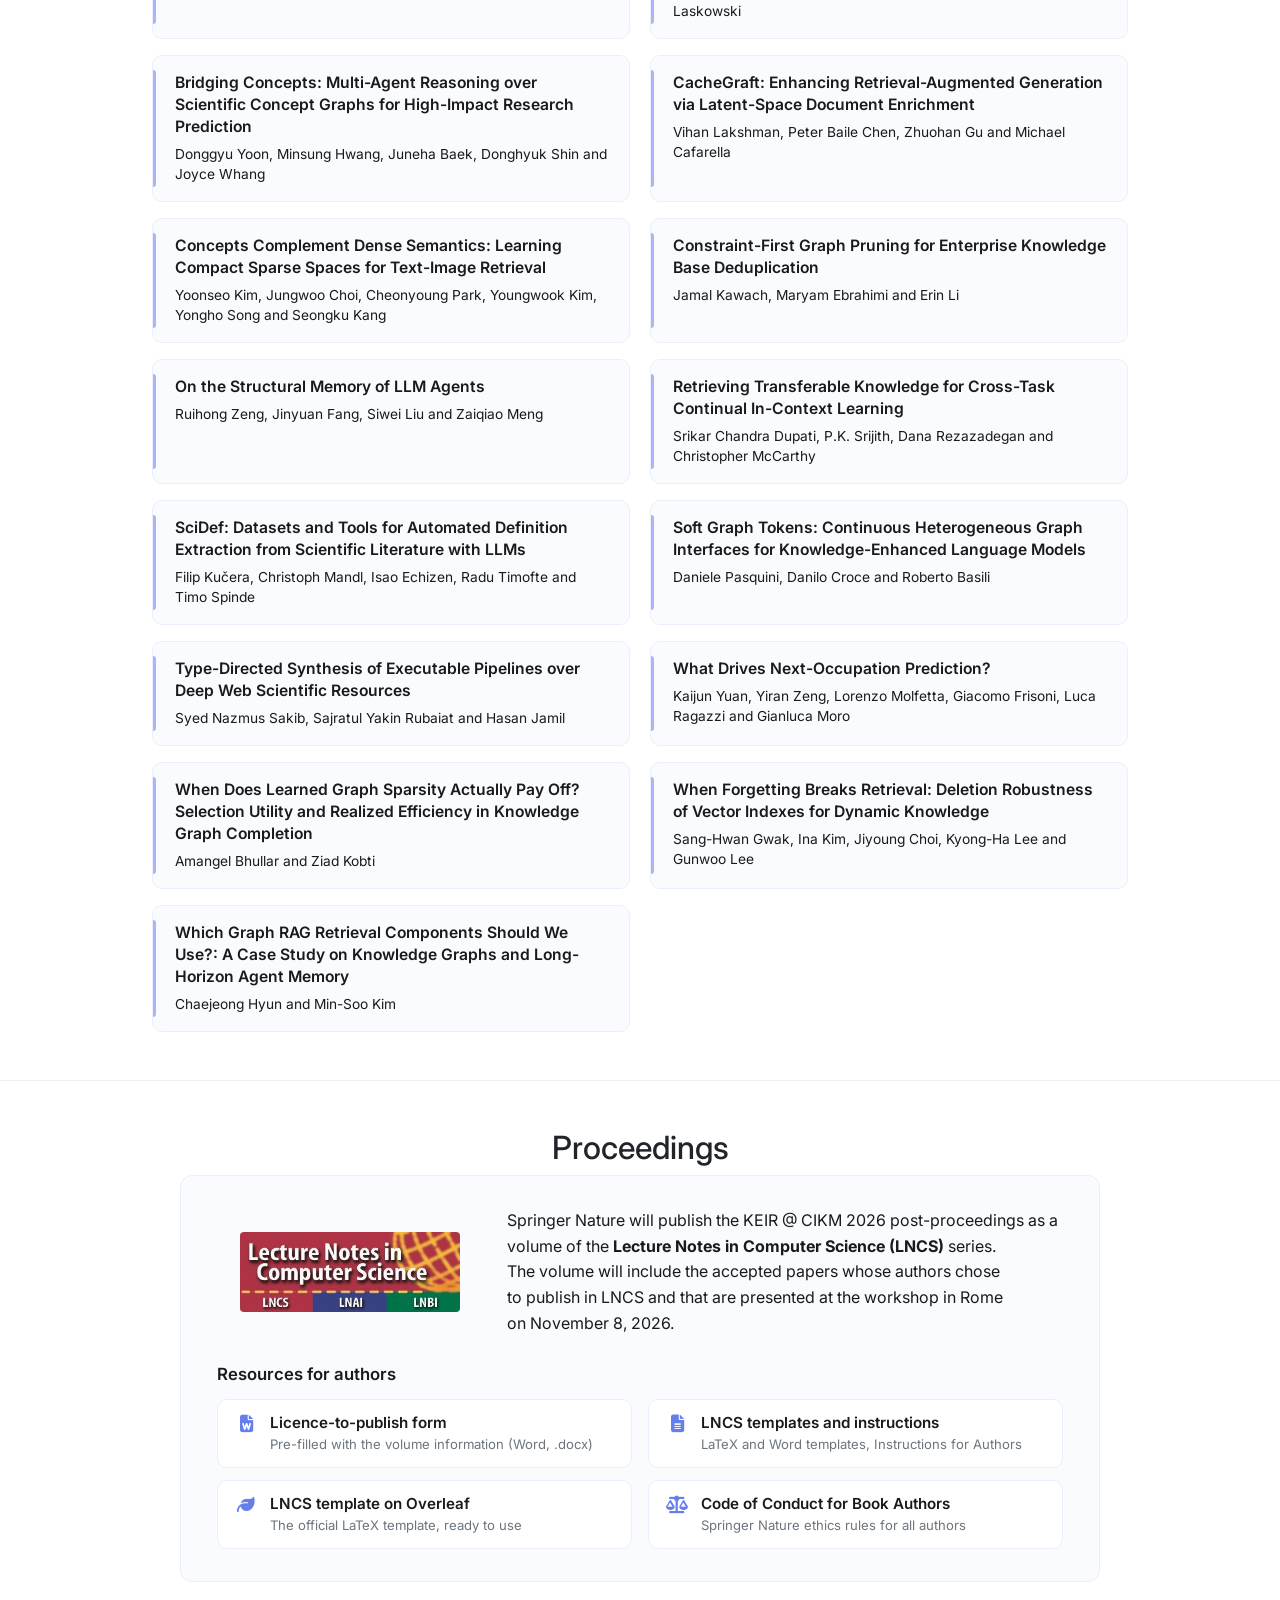
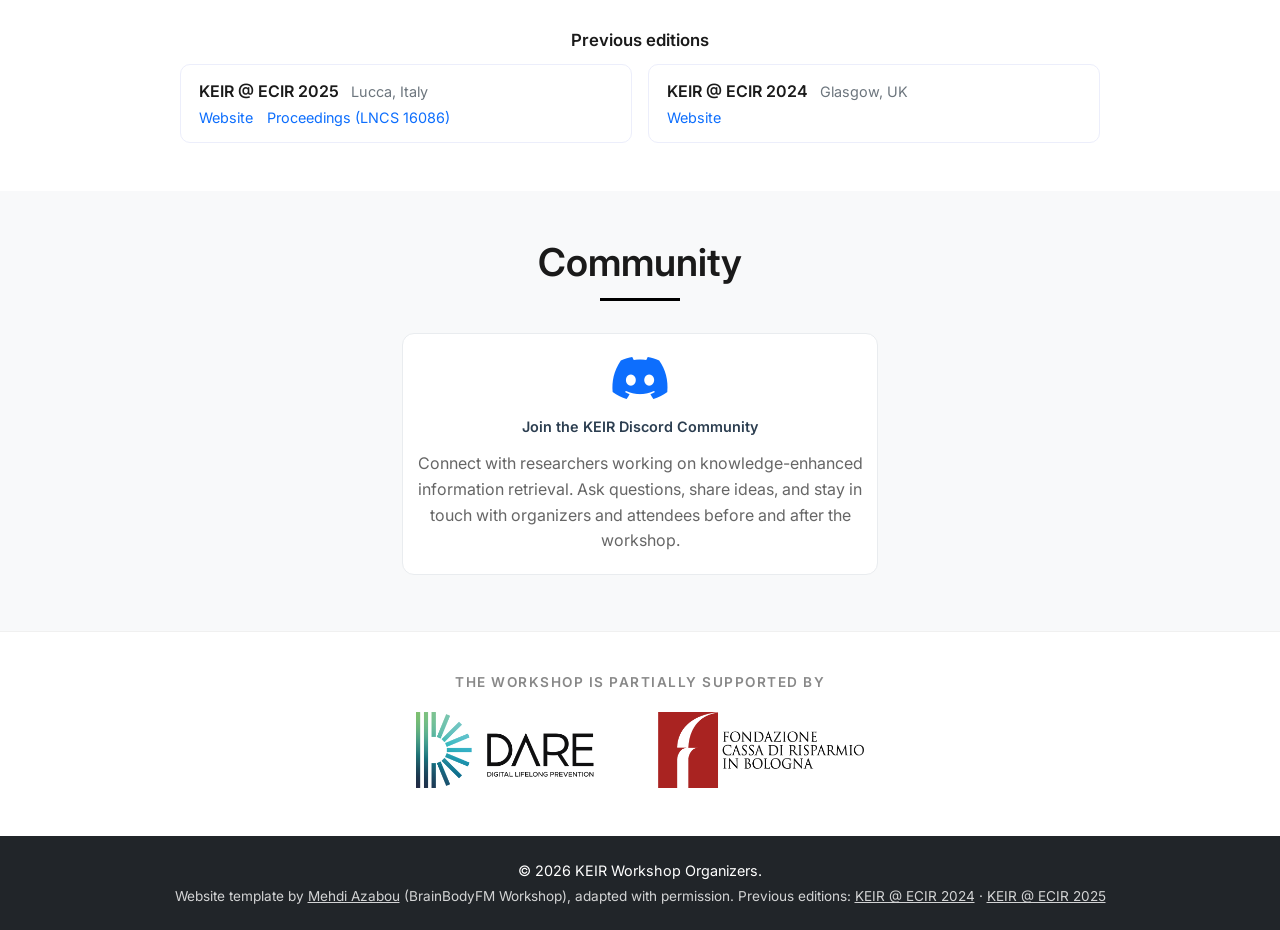
==== commit a981d941: "Announce Springer LNCS post-proceedings and update accepted papers - Add a Proceedings section to th" ====
--- a/index.html
+++ b/index.html
@@ -26,7 +26,7 @@
     <link href="https://cdn.jsdelivr.net/npm/bootstrap@5.3.0-alpha1/dist/css/bootstrap.min.css" rel="stylesheet">
     <link rel="stylesheet" href="https://cdnjs.cloudflare.com/ajax/libs/font-awesome/6.7.2/css/all.min.css">
     <link href="https://fonts.googleapis.com/css2?family=Inter:wght@400;500;600;700&display=swap" rel="stylesheet">
-    <link rel="stylesheet" href="styles.css?v=20260924">
+    <link rel="stylesheet" href="styles.css?v=20261028">
 </head>
 
 <body>
@@ -47,6 +47,8 @@
                             style="opacity:0;">TBD</span></a>
                     <a class="nav-link" href="#accepted-papers">Papers<span class="deadline-badge"
                             style="opacity:0;">TBD</span></a>
+                    <a class="nav-link" href="#proceedings">Proceedings<span class="deadline-badge"
+                            style="opacity:0;">TBD</span></a>
                     <a class="nav-link" href="#community">Community<span class="deadline-badge"
                             style="opacity:0;">TBD</span></a>
                 </div>
@@ -69,6 +71,39 @@
                                 <div class="update-item">
                                     <div class="update-date">
                                         <div class="date-badge-small">
+                                            <span class="month">OCT</span>
+                                            <span class="day">30</span>
+                                        </div>
+                                    </div>
+                                    <div class="update-content">
+                                        <div class="update-card">
+                                            <div class="update-header">
+                                                <h6 class="update-title">
+                                                    <i class="fas fa-book text-success me-2"></i>
+                                                    Post-proceedings accepted in Springer LNCS
+                                                </h6>
+                                                <span class="update-tag success">Proceedings</span>
+                                            </div>
+                                            <p class="update-text">
+                                                Springer Nature has accepted KEIR 2026 for publication as a revised
+                                                post-proceedings volume in <strong>Lecture Notes in Computer Science
+                                                (LNCS)</strong>. Authors of accepted papers who opted in have received
+                                                the instructions by email: revised papers are due on
+                                                <strong>December 15, 2026 (AoE)</strong>. Templates and the
+                                                licence-to-publish form are in the Proceedings section.
+                                            </p>
+                                            <div class="update-meta">
+                                                <small class="text-muted">
+                                                    <i class="fas fa-clock me-1"></i>
+                                                    October 30, 2026
+                                                </small>
+                                            </div>
+                                        </div>
+                                    </div>
+                                </div>
+                                <div class="update-item">
+                                    <div class="update-date">
+                                        <div class="date-badge-small">
                                             <span class="month">SEP</span>
                                             <span class="day">15</span>
                                         </div>
@@ -254,6 +289,9 @@
                         </li>
                         <li class="nav-item">
                             <a class="nav-link" href="#accepted-papers">Accepted Papers</a>
+                        </li>
+                        <li class="nav-item">
+                            <a class="nav-link" href="#proceedings">Proceedings</a>
                         </li>
                         <li class="nav-item">
                             <a class="nav-link" href="#community">Community</a>
@@ -629,8 +667,8 @@
             <h2 class="text-center mb-4">Accepted Papers</h2>
             <p class="accepted-note text-center">
                 KEIR @ CIKM 2026 received <strong>32 submissions</strong>, the highest number in the history of the
-                KEIR series. After double-blind peer review, <strong>16 papers</strong> were accepted, for an
-                acceptance rate of <strong>50%</strong>. Papers are listed in alphabetical order by title.
+                KEIR series. After double-blind peer review, <strong>15 papers</strong> were accepted, for an
+                acceptance rate of <strong>47%</strong>. Papers are listed in alphabetical order by title.
             </p>
             <ol class="accepted-list">
                 <li class="accepted-paper">
@@ -658,10 +696,6 @@
                     <p class="paper-authors">Jamal Kawach, Maryam Ebrahimi and Erin Li</p>
                 </li>
                 <li class="accepted-paper">
-                    <p class="paper-title">Living Context Graphs: Continual Semantic Learning and Retrieval for Enterprise Data Reasoning</p>
-                    <p class="paper-authors">Varun Agrawal, Ayush Srivastava, Eshan Gujar, Kaushal Kumar and Ayush Gupta</p>
-                </li>
-                <li class="accepted-paper">
                     <p class="paper-title">On the Structural Memory of LLM Agents</p>
                     <p class="paper-authors">Ruihong Zeng, Jinyuan Fang, Siwei Liu and Zaiqiao Meng</p>
                 </li>
@@ -698,6 +732,87 @@
                     <p class="paper-authors">Chaejeong Hyun and Min-Soo Kim</p>
                 </li>
             </ol>
+        </div>
+    </section>
+
+    <!-- Proceedings Section (Springer LNCS) -->
+    <section id="proceedings" class="py-5">
+        <div class="container">
+            <h2 class="text-center mb-4">Proceedings</h2>
+            <div class="proceedings-card">
+                <div class="row g-4 align-items-center">
+                    <div class="col-md-4 text-center">
+                        <a href="https://link.springer.com/series/558/information-for-authors-and-editors"
+                            target="_blank" rel="noopener" title="Lecture Notes in Computer Science (LNCS)">
+                            <img src="assets/keir/lncs-logo.jpg" alt="Springer Lecture Notes in Computer Science (LNCS)"
+                                class="lncs-logo" width="351" height="128">
+                        </a>
+                    </div>
+                    <div class="col-md-8">
+                        <p class="proceedings-lead mb-0" style="text-wrap: pretty;">
+                            Springer Nature will publish the KEIR&nbsp;@&nbsp;CIKM&nbsp;2026 post-proceedings as a volume
+                            of the <strong>Lecture Notes in Computer Science (LNCS)</strong> series. The volume will
+                            include the accepted papers whose authors chose to publish in LNCS and that are presented
+                            at the workshop in Rome on November&nbsp;8,&nbsp;2026.
+                        </p>
+                    </div>
+                </div>
+
+                <h4 class="proceedings-subtitle">Resources for authors</h4>
+                <ul class="proceedings-links">
+                    <li>
+                        <a href="assets/keir/KEIR2026_Licence_to_Publish.docx" download>
+                            <i class="fas fa-file-word"></i>
+                            <span>Licence-to-publish form<small>Pre-filled with the volume information (Word,
+                                    .docx)</small></span>
+                        </a>
+                    </li>
+                    <li>
+                        <a href="https://link.springer.com/series/558/information-for-authors-and-editors"
+                            target="_blank" rel="noopener">
+                            <i class="fas fa-file-lines"></i>
+                            <span>LNCS templates and instructions<small>LaTeX and Word templates, Instructions for
+                                    Authors</small></span>
+                        </a>
+                    </li>
+                    <li>
+                        <a href="https://www.overleaf.com/latex/templates/springer-lecture-notes-in-computer-science/kzwwpvhwnvfj"
+                            target="_blank" rel="noopener">
+                            <i class="fas fa-leaf"></i>
+                            <span>LNCS template on Overleaf<small>The official LaTeX template, ready to
+                                    use</small></span>
+                        </a>
+                    </li>
+                    <li>
+                        <a href="https://www.springernature.com/gp/authors/book-authors-code-of-conduct"
+                            target="_blank" rel="noopener">
+                            <i class="fas fa-scale-balanced"></i>
+                            <span>Code of Conduct for Book Authors<small>Springer Nature ethics rules for all
+                                    authors</small></span>
+                        </a>
+                    </li>
+                </ul>
+            </div>
+
+            <h4 class="proceedings-subtitle text-center">Previous editions</h4>
+            <ul class="previous-editions">
+                <li>
+                    <span class="edition-name">KEIR @ ECIR 2025</span>
+                    <span class="edition-place">Lucca, Italy</span>
+                    <span class="edition-links">
+                        <a href="https://keir-ecir2025.github.io/" target="_blank" rel="noopener">Website</a>
+                        <a href="https://link.springer.com/book/10.1007/978-3-032-02899-0" target="_blank"
+                            rel="noopener">Proceedings (LNCS 16086)</a>
+                    </span>
+                </li>
+                <li>
+                    <span class="edition-name">KEIR @ ECIR 2024</span>
+                    <span class="edition-place">Glasgow, UK</span>
+                    <span class="edition-links">
+                        <a href="https://keirworkshop.github.io/" target="_blank" rel="noopener">Website</a>
+                    </span>
+                </li>
+            </ul>
         </div>
     </section>
 
--- a/styles.css
+++ b/styles.css
@@ -3142,3 +3142,170 @@
         grid-template-columns: minmax(0, 1fr);
     }
 }
+
+
+/* Proceedings section (Springer LNCS post-proceedings, home page) */
+#proceedings {
+    background-color: white;
+    border-top: 1px solid #f0f0f0;
+}
+
+#proceedings .proceedings-card {
+    max-width: 920px;
+    margin: 0 auto 3rem;
+    padding: 2rem 2.25rem;
+    background: #fafbff;
+    border: 1px solid #eceefb;
+    border-radius: 12px;
+}
+
+.lncs-logo {
+    max-width: 220px;
+    width: 100%;
+    height: auto;
+    border-radius: 4px;
+    transition: transform 0.25s ease;
+}
+
+.lncs-logo:hover {
+    transform: scale(1.03);
+}
+
+#proceedings .proceedings-lead {
+    font-size: 1rem;
+    line-height: 1.6;
+    color: #1a1a1a;
+    margin-bottom: 0.9rem;
+}
+
+#proceedings .proceedings-deadline {
+    font-size: 0.95rem;
+    line-height: 1.55;
+    color: #333;
+    margin: 0;
+    padding: 0.75rem 1rem;
+    background: white;
+    border-left: 3px solid #667eea;
+    border-radius: 0 6px 6px 0;
+}
+
+#proceedings .proceedings-deadline i {
+    color: #667eea;
+}
+
+#proceedings .proceedings-subtitle {
+    font-size: 1.05rem;
+    font-weight: 600;
+    color: #1a1a1a;
+    margin: 1.75rem 0 0.9rem;
+}
+
+.proceedings-links {
+    list-style: none;
+    padding: 0;
+    margin: 0;
+    display: grid;
+    grid-template-columns: repeat(2, minmax(0, 1fr));
+    gap: 0.75rem 1rem;
+}
+
+.proceedings-links a {
+    display: flex;
+    align-items: flex-start;
+    gap: 0.75rem;
+    height: 100%;
+    padding: 0.8rem 1rem;
+    background: white;
+    border: 1px solid #eceefb;
+    border-radius: 10px;
+    color: #1a1a1a;
+    text-decoration: none;
+    transition: border-color 0.2s ease, background-color 0.2s ease;
+}
+
+.proceedings-links a:hover {
+    background: #f4f6ff;
+    border-color: #c9cff5;
+}
+
+.proceedings-links a:focus-visible,
+.previous-editions a:focus-visible {
+    outline: 2px solid #667eea;
+    outline-offset: 2px;
+}
+
+.proceedings-links i {
+    flex: 0 0 1.5rem;
+    width: 1.5rem;
+    margin-top: 0.15rem;
+    font-size: 1.1rem;
+    text-align: center;
+    color: #667eea;
+}
+
+.proceedings-links span {
+    font-size: 0.95rem;
+    font-weight: 600;
+    line-height: 1.35;
+}
+
+.proceedings-links small {
+    display: block;
+    margin-top: 0.2rem;
+    font-size: 0.82rem;
+    font-weight: 400;
+    color: #6c757d;
+}
+
+.previous-editions {
+    list-style: none;
+    padding: 0;
+    margin: 0 auto;
+    max-width: 920px;
+    display: grid;
+    grid-template-columns: repeat(2, minmax(0, 1fr));
+    gap: 0.75rem 1rem;
+}
+
+.previous-editions li {
+    display: flex;
+    flex-wrap: wrap;
+    align-items: baseline;
+    gap: 0.25rem 0.75rem;
+    padding: 0.85rem 1.1rem;
+    border: 1px solid #eceefb;
+    border-radius: 10px;
+}
+
+.previous-editions .edition-name {
+    font-weight: 600;
+    color: #1a1a1a;
+}
+
+.previous-editions .edition-place {
+    font-size: 0.9rem;
+    color: #6c757d;
+}
+
+.previous-editions .edition-links {
+    display: flex;
+    flex-basis: 100%;
+    gap: 0.9rem;
+    font-size: 0.9rem;
+}
+
+.previous-editions .edition-links a {
+    text-decoration: none;
+}
+
+@media (max-width: 768px) {
+    #proceedings .proceedings-card {
+        padding: 1.25rem;
+    }
+
+    .proceedings-links,
+    .previous-editions {
+        grid-template-columns: minmax(0, 1fr);
+    }
+
+}
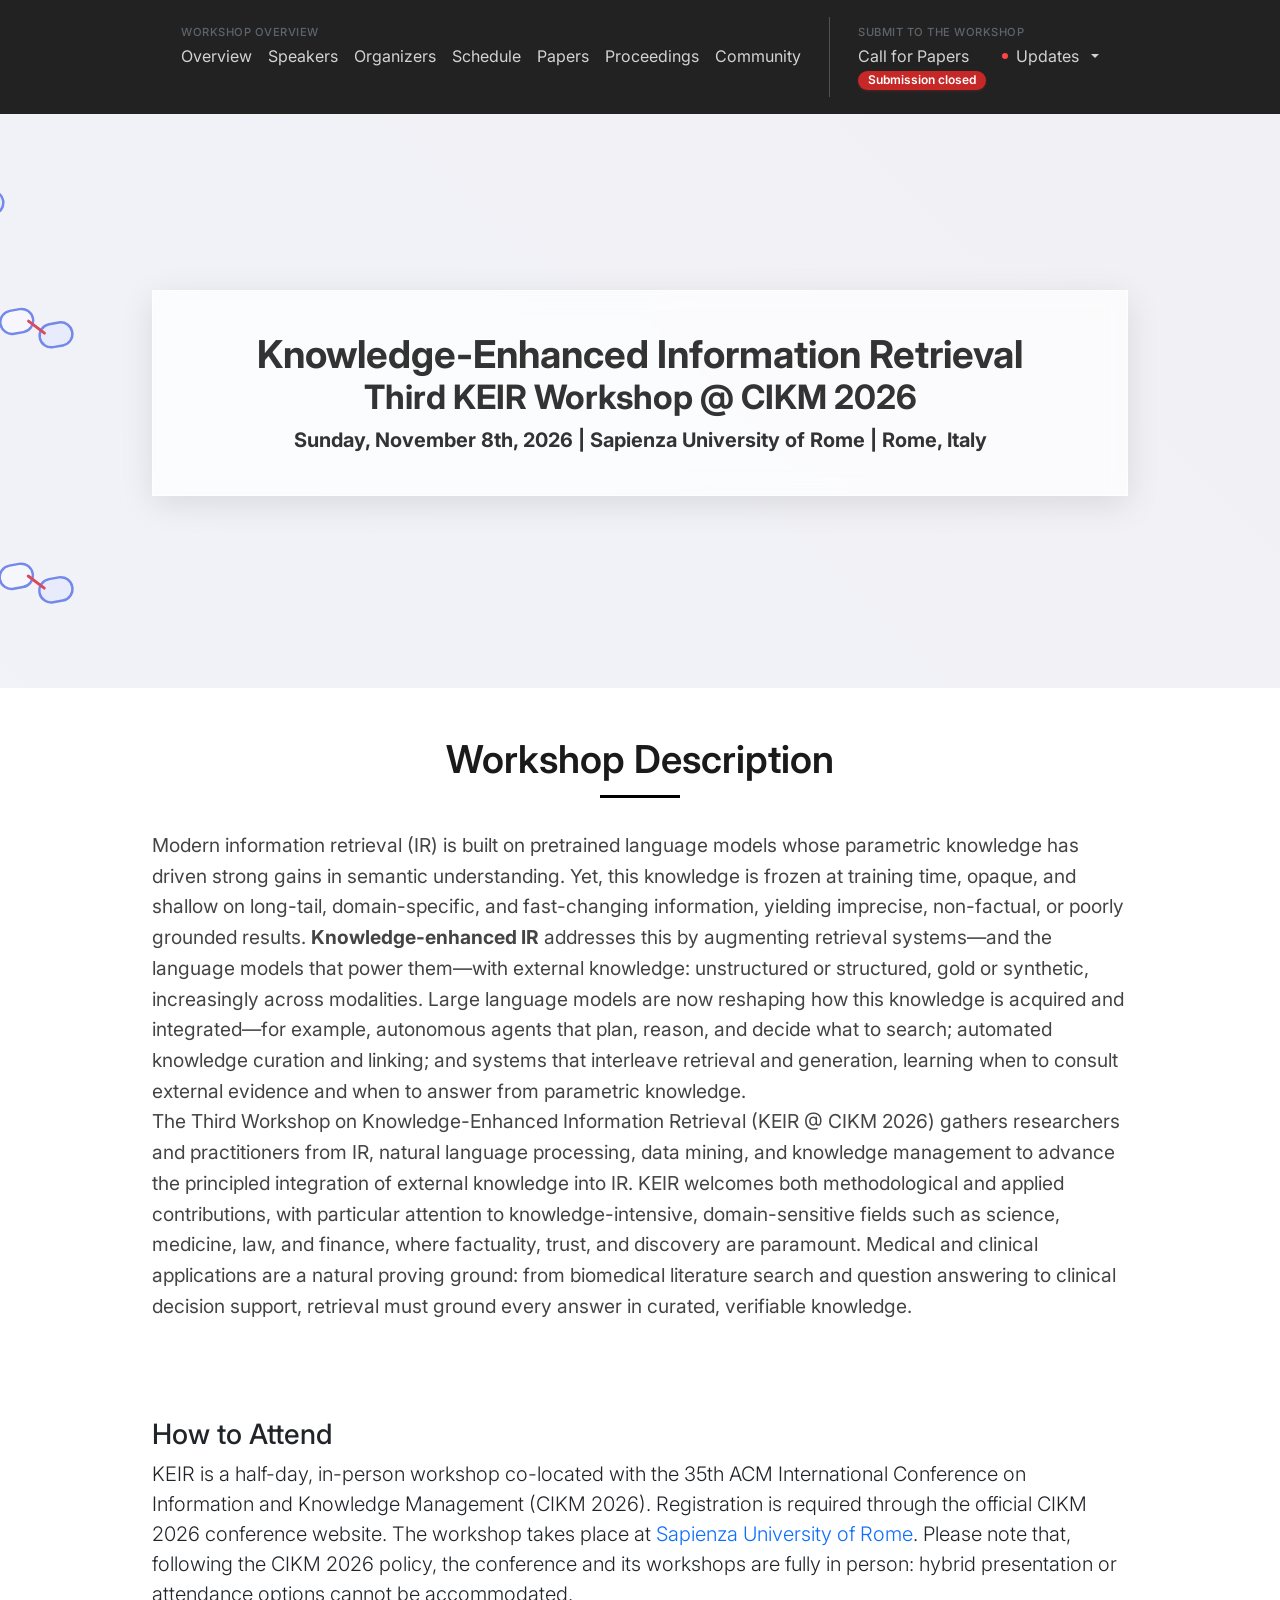
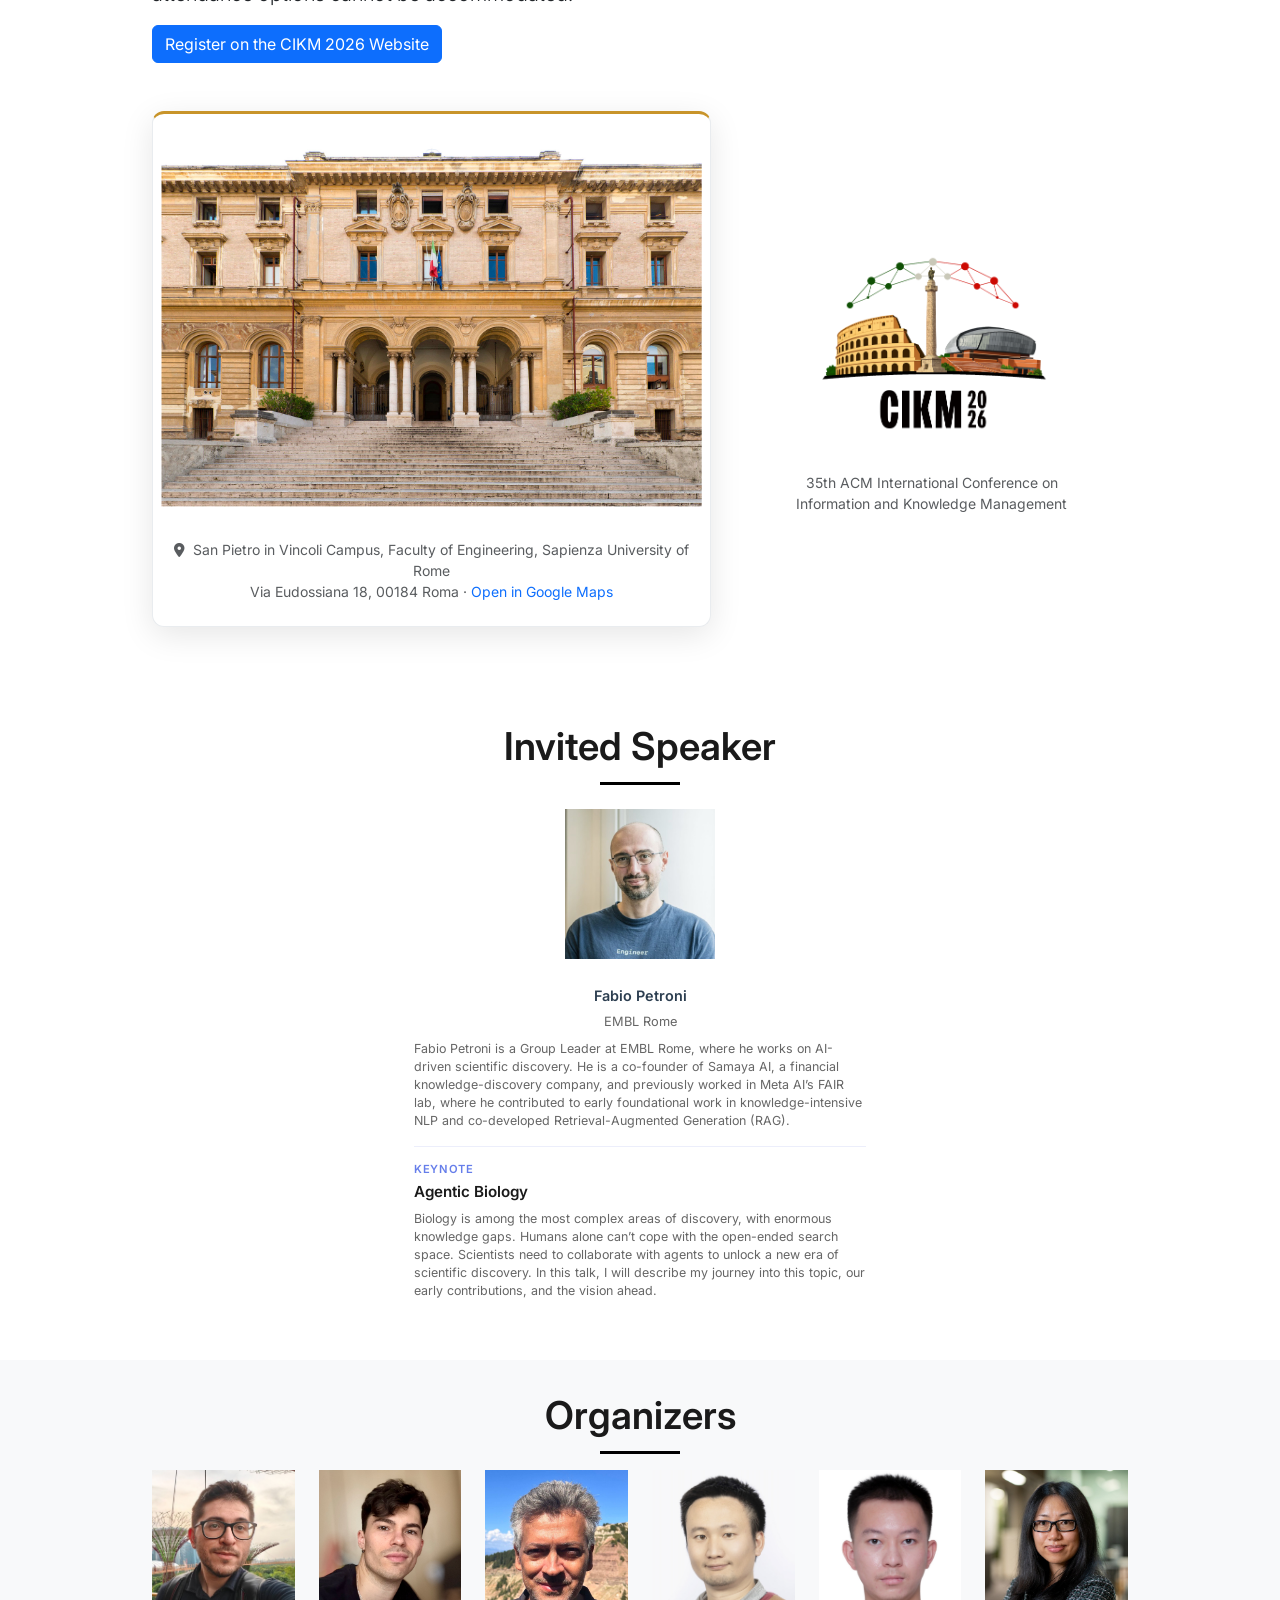
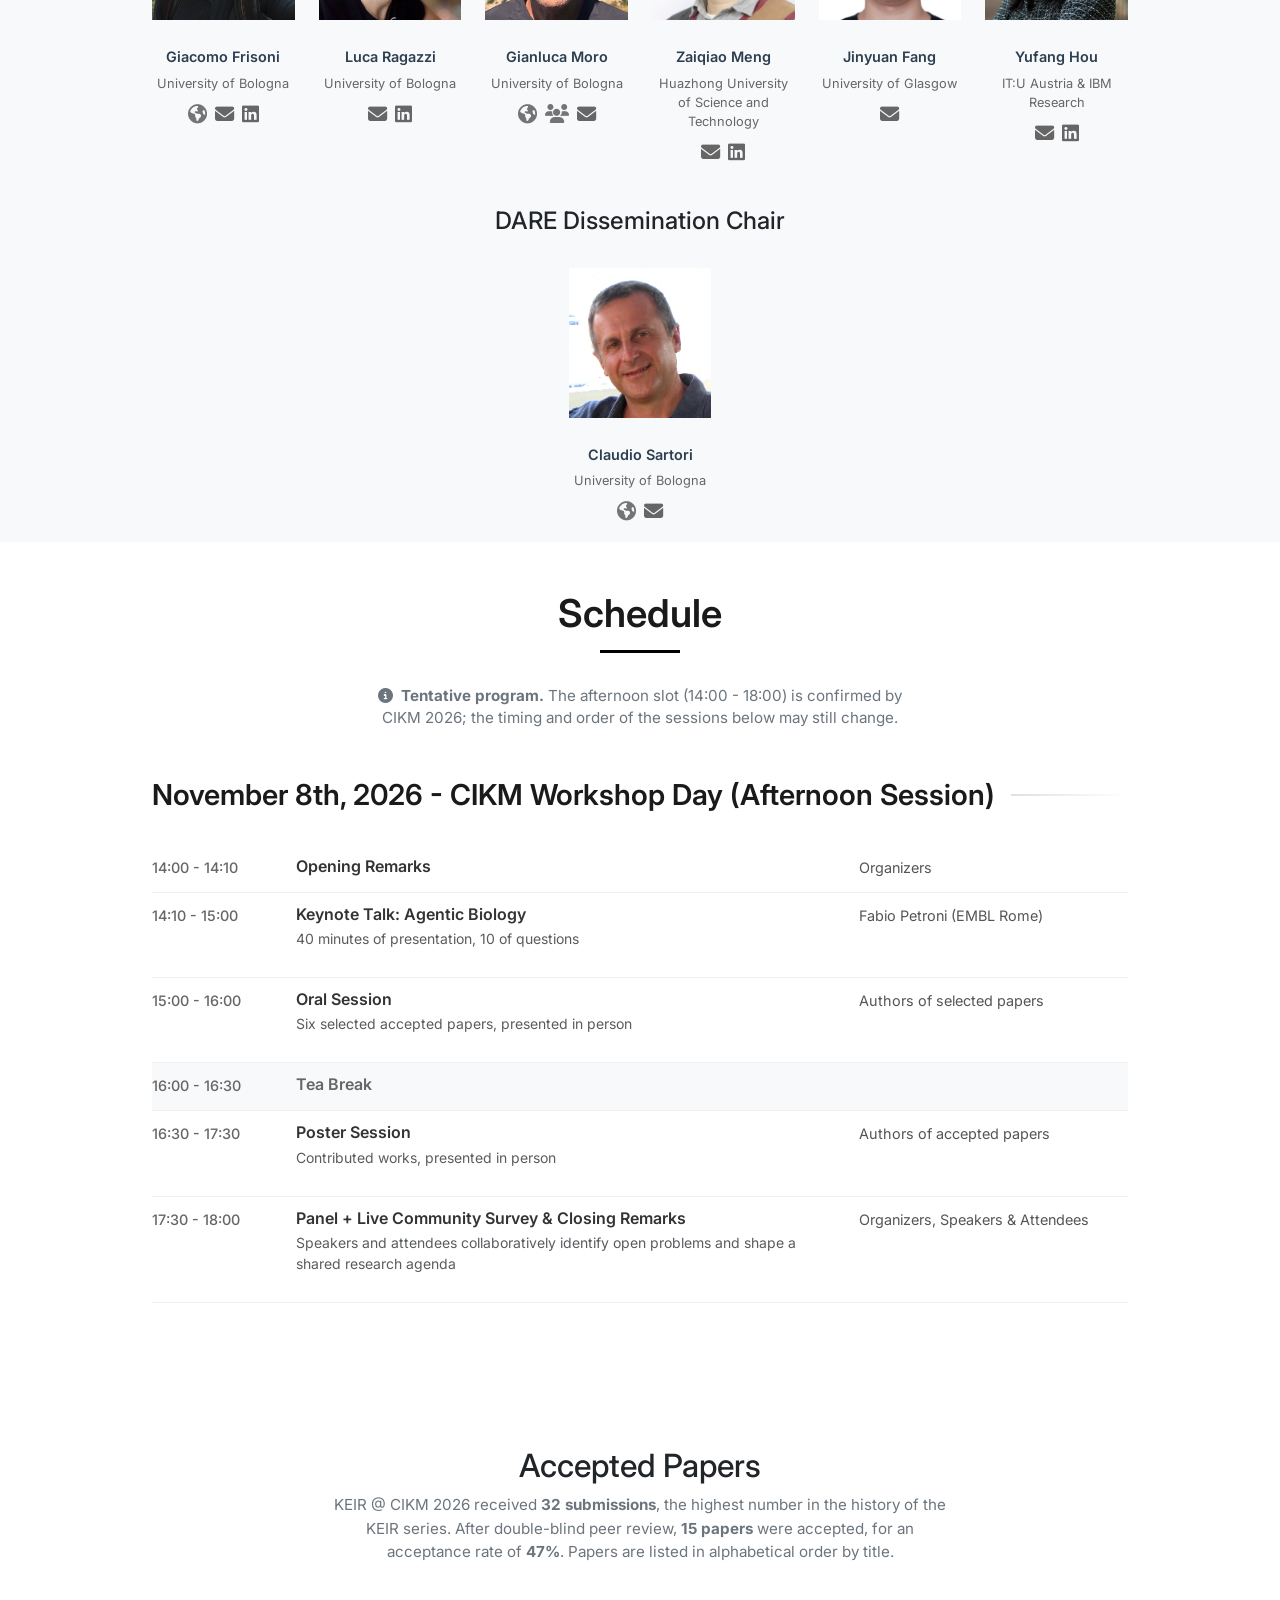
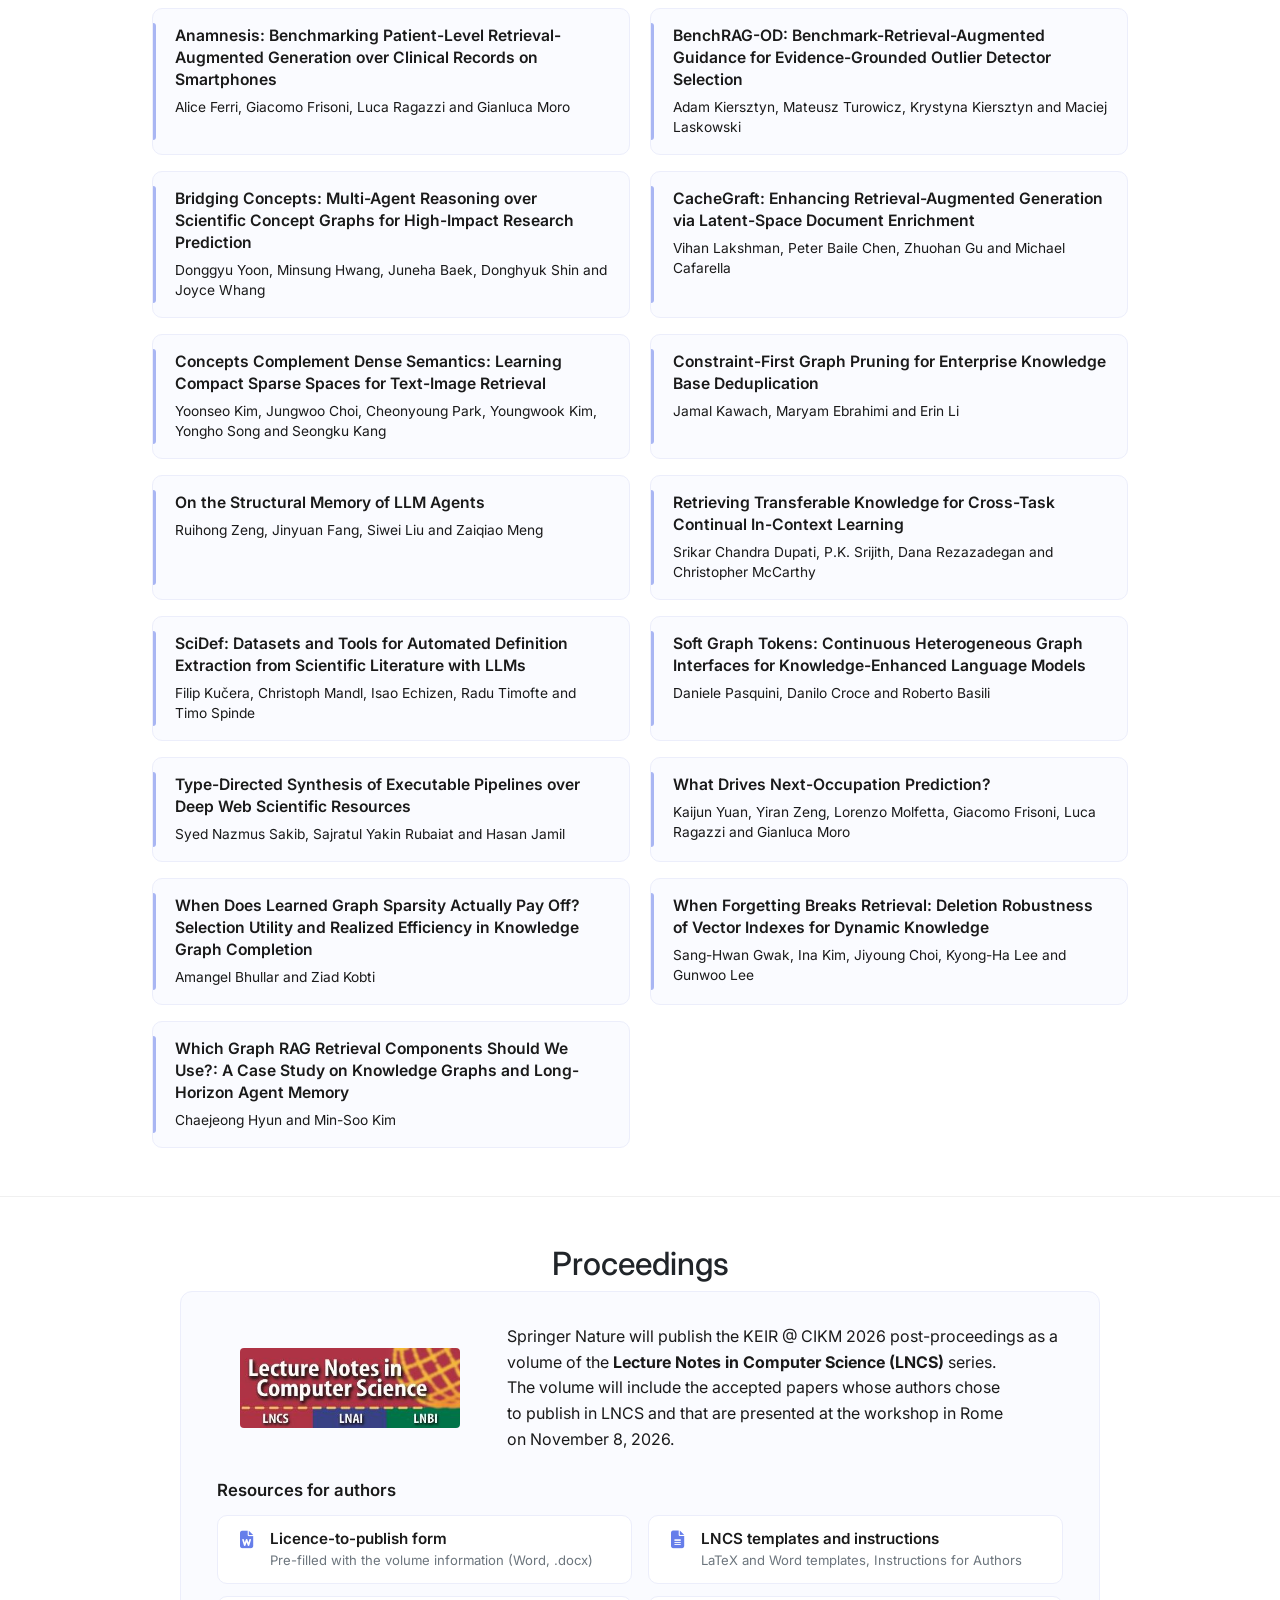
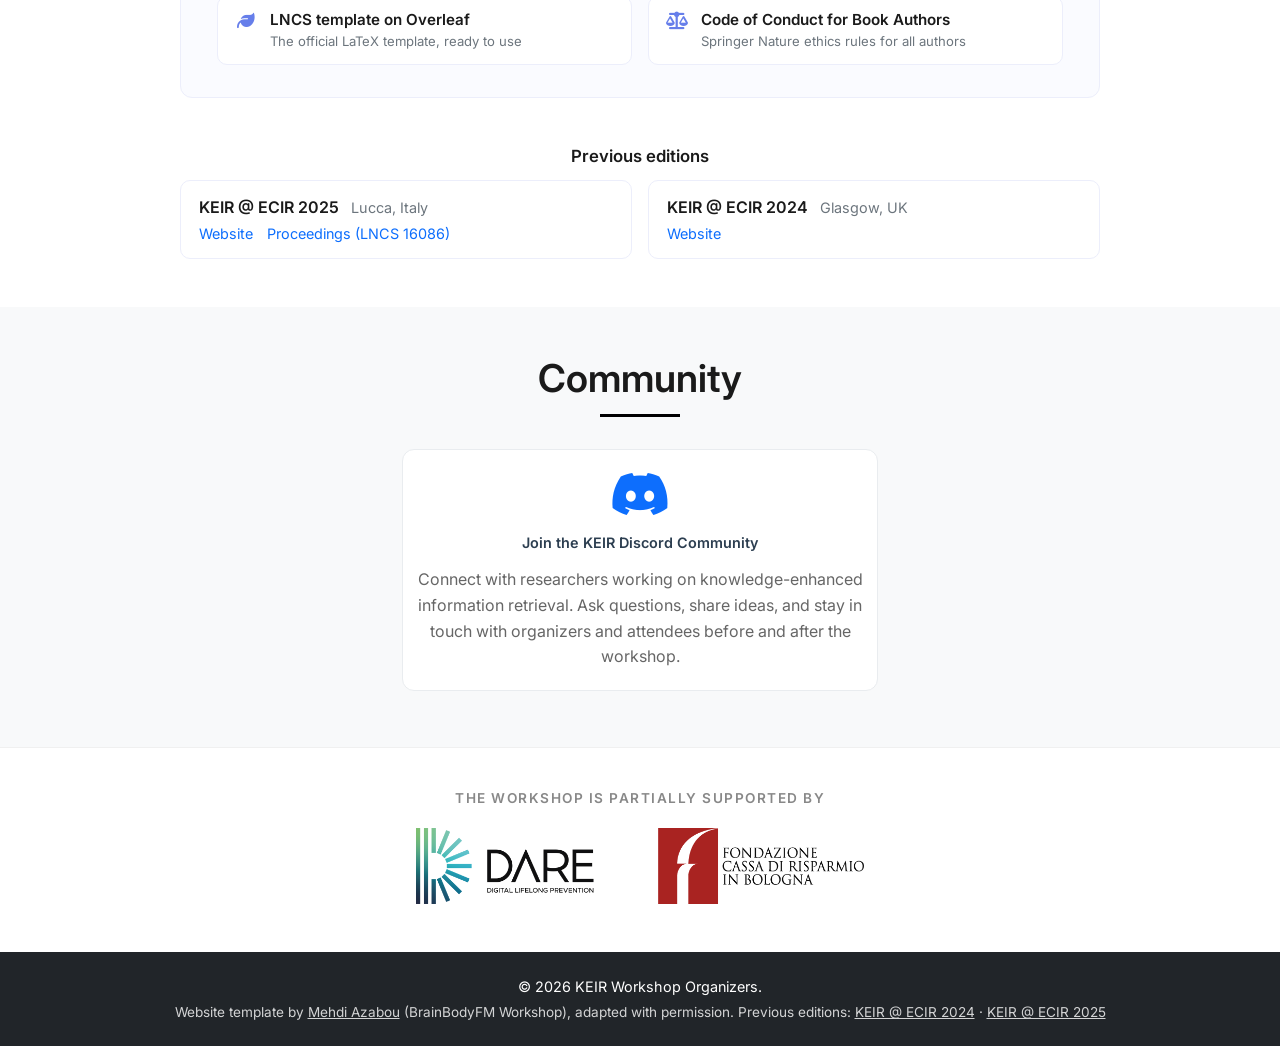
==== commit 3dc68628: "Add keynote title and abstract (Agentic Biology) and balance update text wrapping" ====
--- a/index.html
+++ b/index.html
@@ -26,7 +26,7 @@
     <link href="https://cdn.jsdelivr.net/npm/bootstrap@5.3.0-alpha1/dist/css/bootstrap.min.css" rel="stylesheet">
     <link rel="stylesheet" href="https://cdnjs.cloudflare.com/ajax/libs/font-awesome/6.7.2/css/all.min.css">
     <link href="https://fonts.googleapis.com/css2?family=Inter:wght@400;500;600;700&display=swap" rel="stylesheet">
-    <link rel="stylesheet" href="styles.css?v=20261028">
+    <link rel="stylesheet" href="styles.css?v=20261031">
 </head>
 
 <body>
@@ -68,6 +68,36 @@
                         <span class="deadline-badge" style="opacity:0;">TBD</span>
                         <div class="dropdown-menu updates-dropdown">
                             <div class="updates-content">
+                                <div class="update-item">
+                                    <div class="update-date">
+                                        <div class="date-badge-small">
+                                            <span class="month">OCT</span>
+                                            <span class="day">31</span>
+                                        </div>
+                                    </div>
+                                    <div class="update-content">
+                                        <div class="update-card">
+                                            <div class="update-header">
+                                                <h6 class="update-title">
+                                                    <i class="fas fa-microphone text-primary me-2"></i>
+                                                    Keynote title and abstract
+                                                </h6>
+                                                <span class="update-tag info">Keynote</span>
+                                            </div>
+                                            <p class="update-text">
+                                                Fabio Petroni will open the workshop with his keynote
+                                                <strong>&ldquo;Agentic Biology&rdquo;</strong>. The abstract is available in
+                                                the Invited&nbsp;Speaker&nbsp;section.
+                                            </p>
+                                            <div class="update-meta">
+                                                <small class="text-muted">
+                                                    <i class="fas fa-clock me-1"></i>
+                                                    October 31, 2026
+                                                </small>
+                                            </div>
+                                        </div>
+                                    </div>
+                                </div>
                                 <div class="update-item">
                                     <div class="update-date">
                                         <div class="date-badge-small">
@@ -452,7 +482,7 @@
         <div class="container">
             <h2 class="text-center mb-4">Invited Speaker</h2>
             <div class="row justify-content-center" id="speakers-row">
-                <div class="col-lg-4 col-md-5 col-sm-6 mb-4">
+                <div class="col-lg-6 col-md-8 mb-4">
                     <div class="card h-100 speaker-card">
                         <img src="assets/keir/fabio_petroni.jpg" class="card-img-top" alt="Fabio Petroni"
                             onerror="this.src='assets/keir/speaker-tba.svg'">
@@ -460,6 +490,15 @@
                             <h5 class="card-title">Fabio Petroni</h5>
                             <p class="card-text">EMBL Rome</p>
                             <p class="card-text speaker-bio">Fabio Petroni is a Group Leader at EMBL Rome, where he works on AI-driven scientific discovery. He is a co-founder of Samaya AI, a financial knowledge-discovery company, and previously worked in Meta AI’s FAIR lab, where he contributed to early foundational work in knowledge-intensive NLP and co-developed Retrieval-Augmented Generation (RAG).</p>
+                            <div class="speaker-talk">
+                                <p class="speaker-talk-label">Keynote</p>
+                                <p class="speaker-talk-title">Agentic Biology</p>
+                                <p class="speaker-talk-abstract">Biology is among the most complex areas of discovery,
+                                    with enormous knowledge gaps. Humans alone can&rsquo;t cope with the open-ended
+                                    search space. Scientists need to collaborate with agents to unlock a new era of
+                                    scientific discovery. In this talk, I will describe my journey into this topic, our
+                                    early contributions, and the vision ahead.</p>
+                            </div>
                         </div>
                     </div>
                 </div>
@@ -615,7 +654,7 @@
                     <div class="timeline-item">
                         <div class="time-block">14:10 - 15:00</div>
                         <div class="content-block">
-                            <h4>Keynote Talk</h4>
+                            <h4>Keynote Talk: Agentic Biology</h4>
                             <p class="small text-muted">40 minutes of presentation, 10 of questions</p>
                         </div>
                         <div class="speaker-block">Fabio Petroni (EMBL Rome)</div>
--- a/styles.css
+++ b/styles.css
@@ -3178,21 +3178,6 @@
     margin-bottom: 0.9rem;
 }
 
-#proceedings .proceedings-deadline {
-    font-size: 0.95rem;
-    line-height: 1.55;
-    color: #333;
-    margin: 0;
-    padding: 0.75rem 1rem;
-    background: white;
-    border-left: 3px solid #667eea;
-    border-radius: 0 6px 6px 0;
-}
-
-#proceedings .proceedings-deadline i {
-    color: #667eea;
-}
-
 #proceedings .proceedings-subtitle {
     font-size: 1.05rem;
     font-weight: 600;
@@ -3309,3 +3294,45 @@
     }
 
 }
+
+
+/* Keynote talk inside the speaker card (title and abstract) */
+.speaker-card .speaker-talk {
+    text-align: left;
+    margin-top: 1rem;
+    padding-top: 0.9rem;
+    border-top: 1px solid #eceefb;
+}
+
+.speaker-card .speaker-talk-label {
+    margin-bottom: 0.15rem;
+    font-size: 0.7rem;
+    font-weight: 600;
+    letter-spacing: 0.06em;
+    text-transform: uppercase;
+    color: #667eea;
+}
+
+.speaker-card .speaker-talk-title {
+    margin-bottom: 0.4rem;
+    font-size: 0.95rem;
+    font-weight: 600;
+    color: #1a1a1a;
+}
+
+.speaker-card .speaker-talk-abstract {
+    margin-bottom: 0;
+    font-size: 0.78rem;
+    line-height: 1.45;
+    color: #666;
+    text-wrap: pretty;
+}
+
+/* Balanced wrapping in the Updates panel (no single-word last lines) */
+.update-title {
+    text-wrap: balance;
+}
+
+.update-text {
+    text-wrap: pretty;
+}
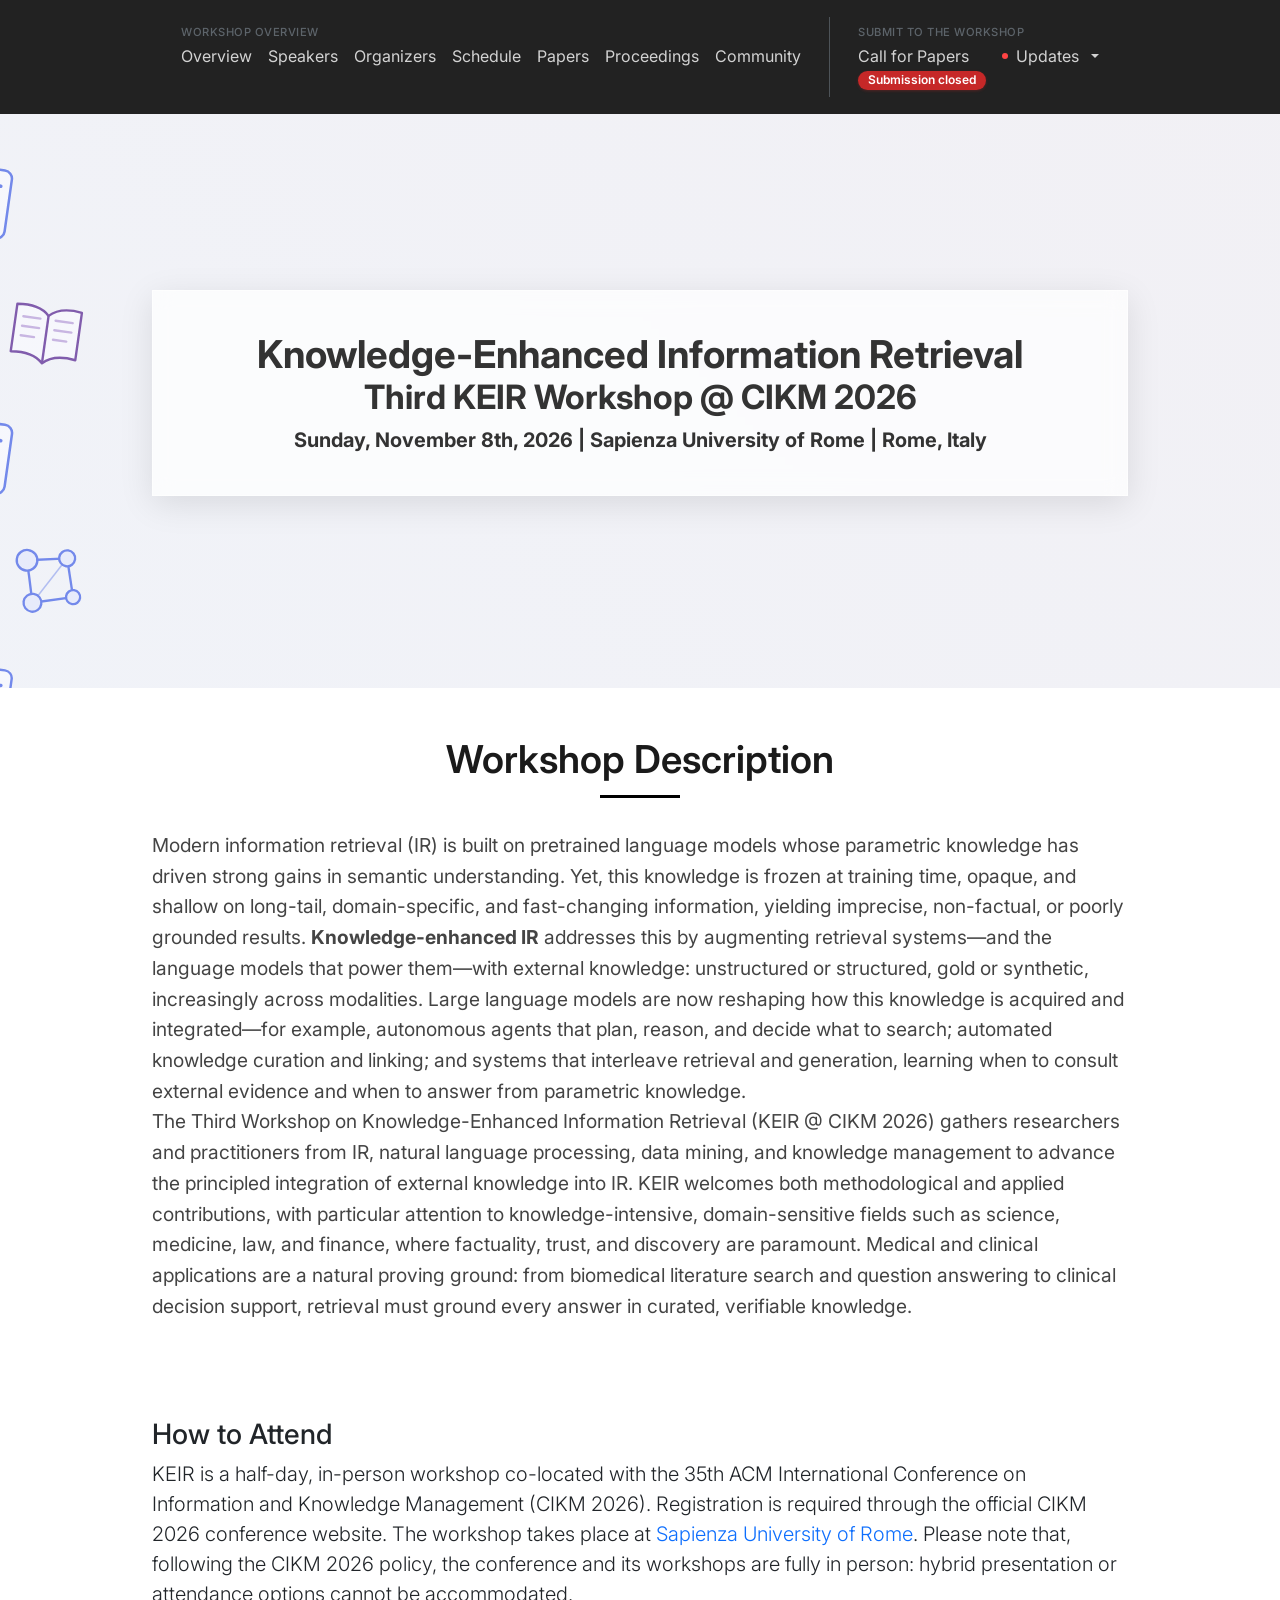
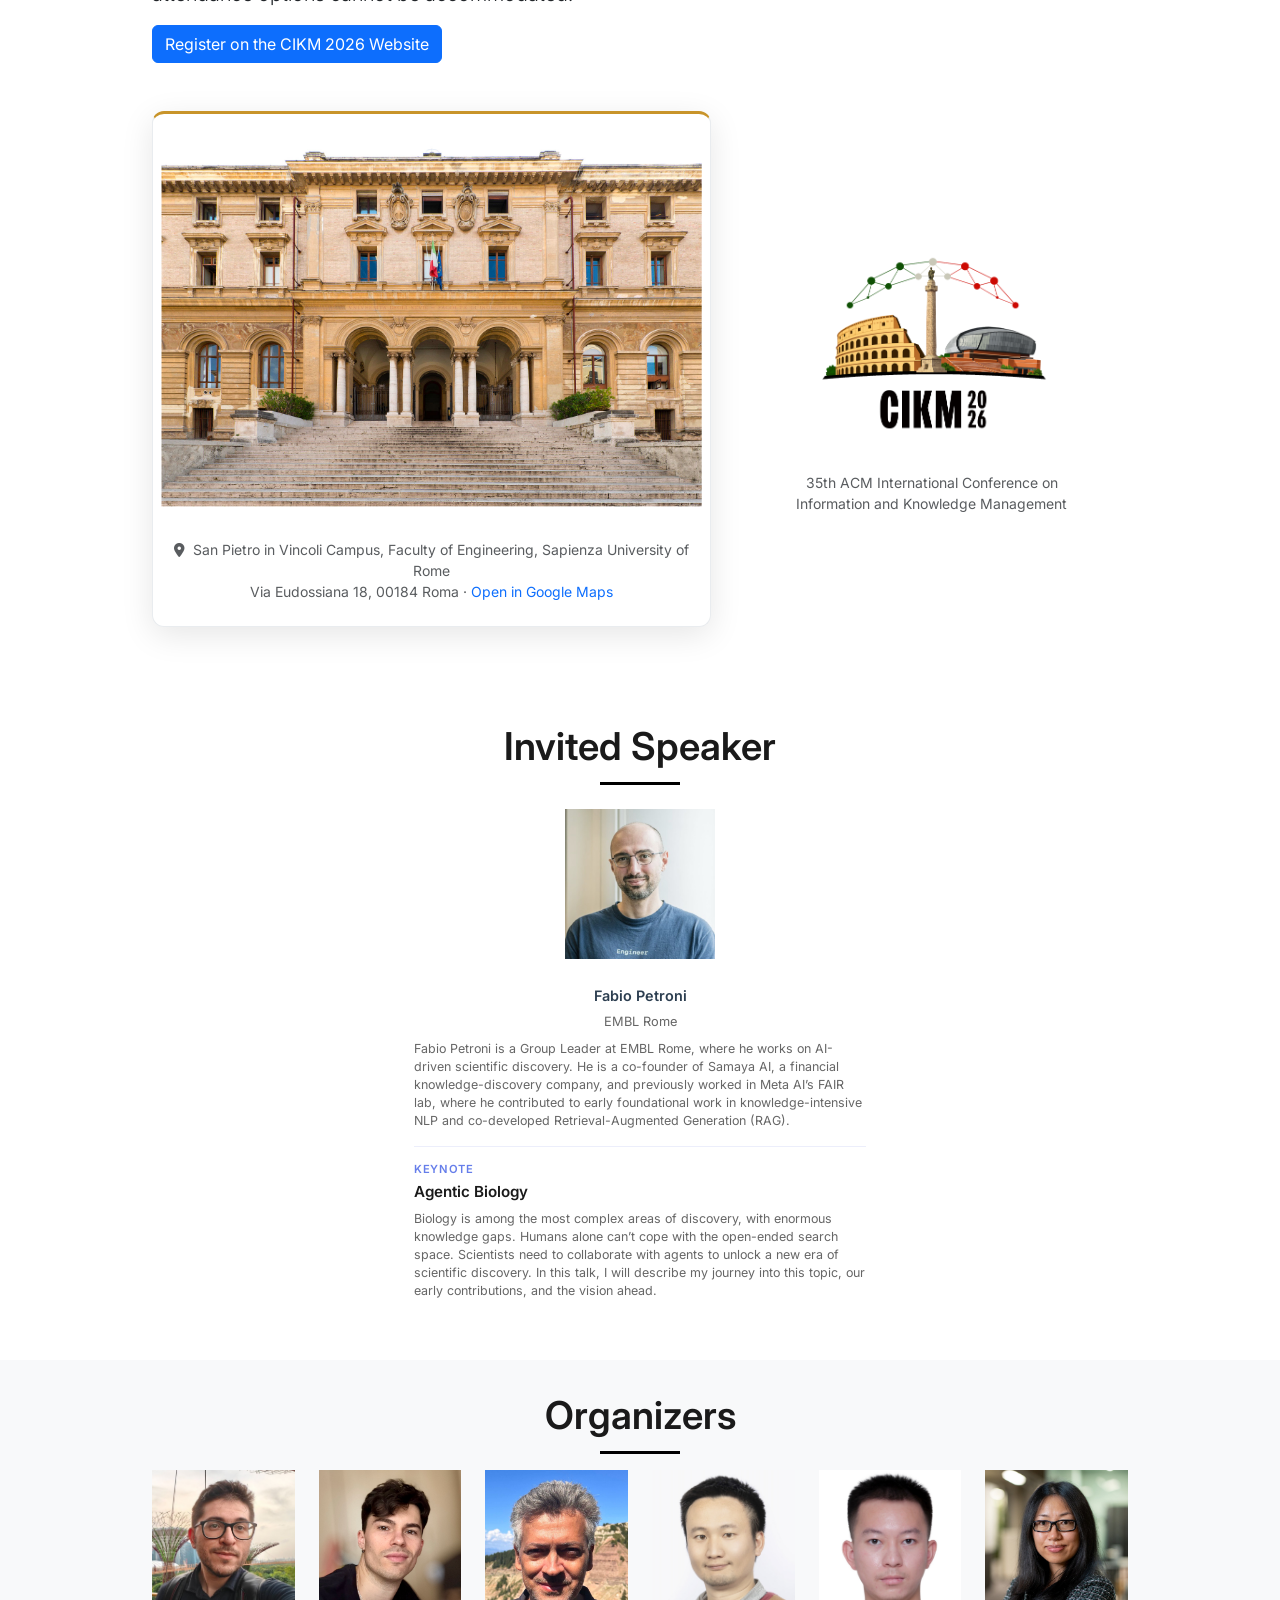
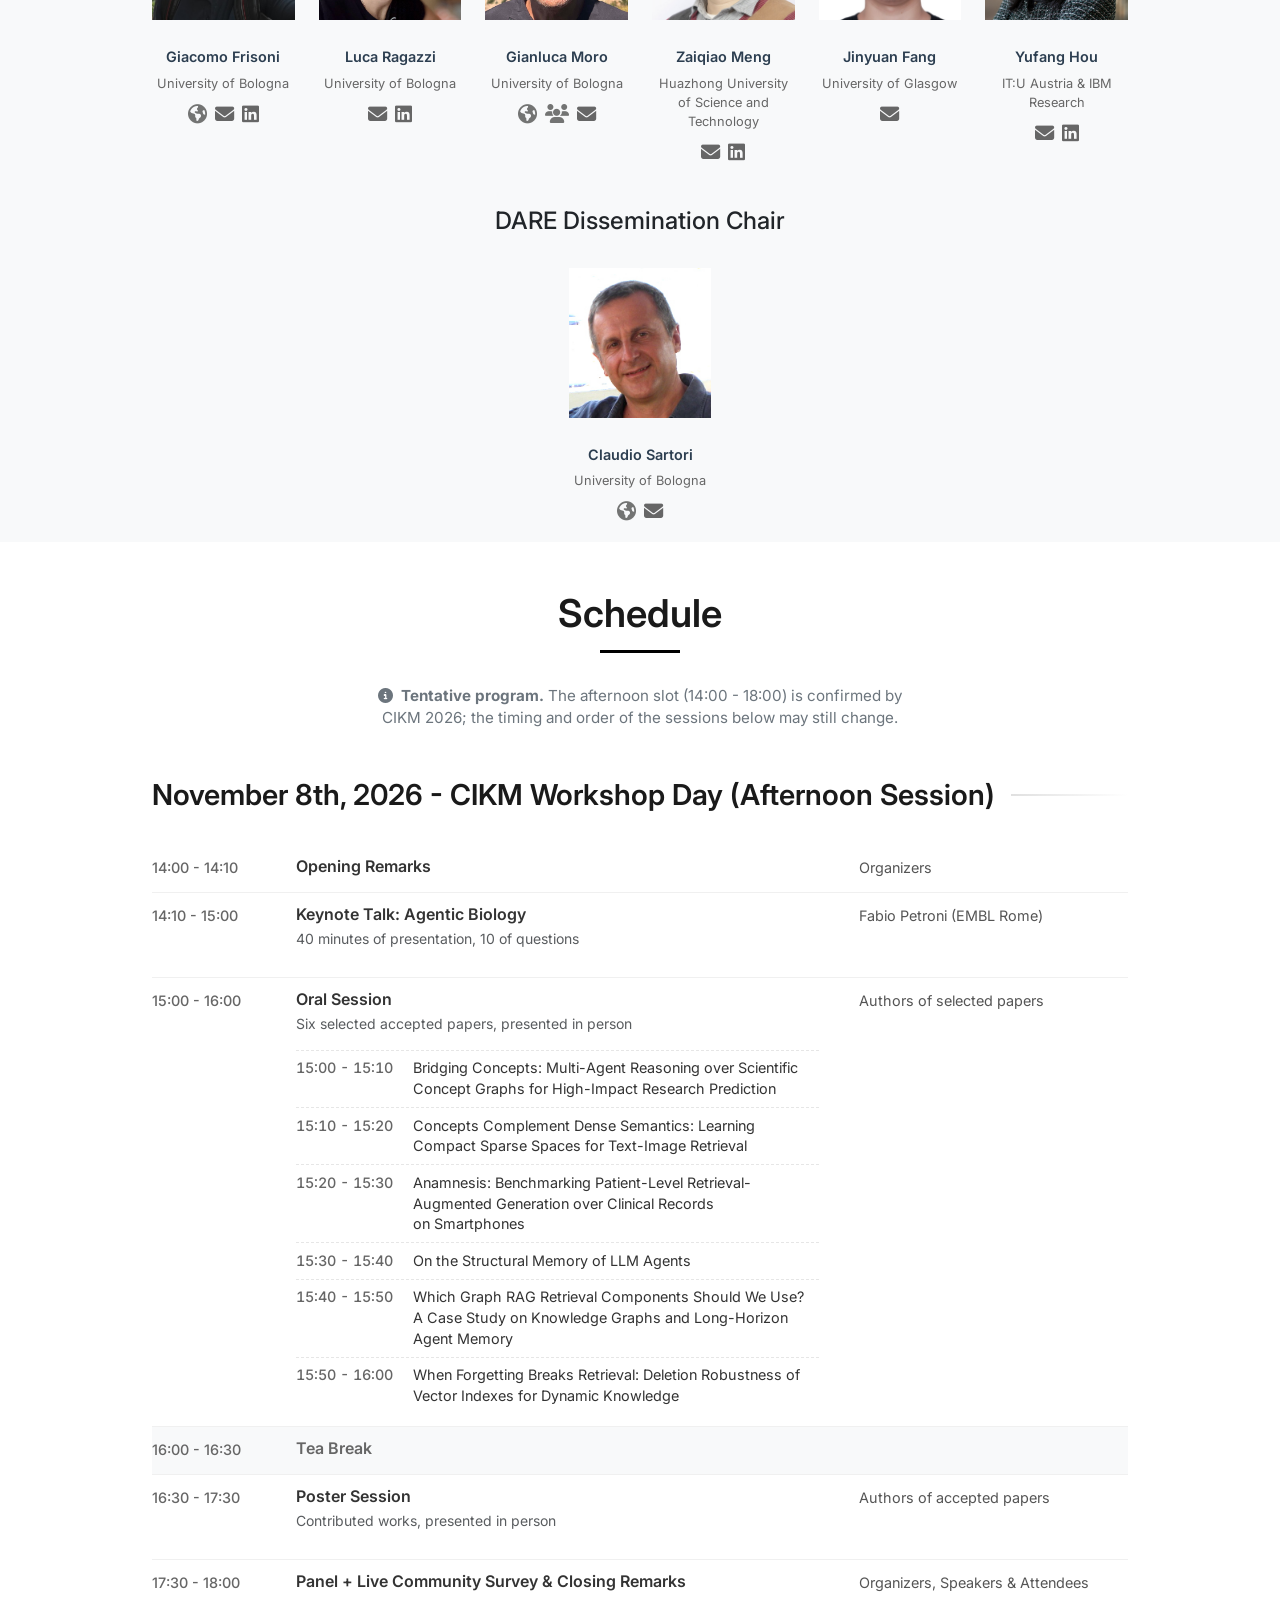
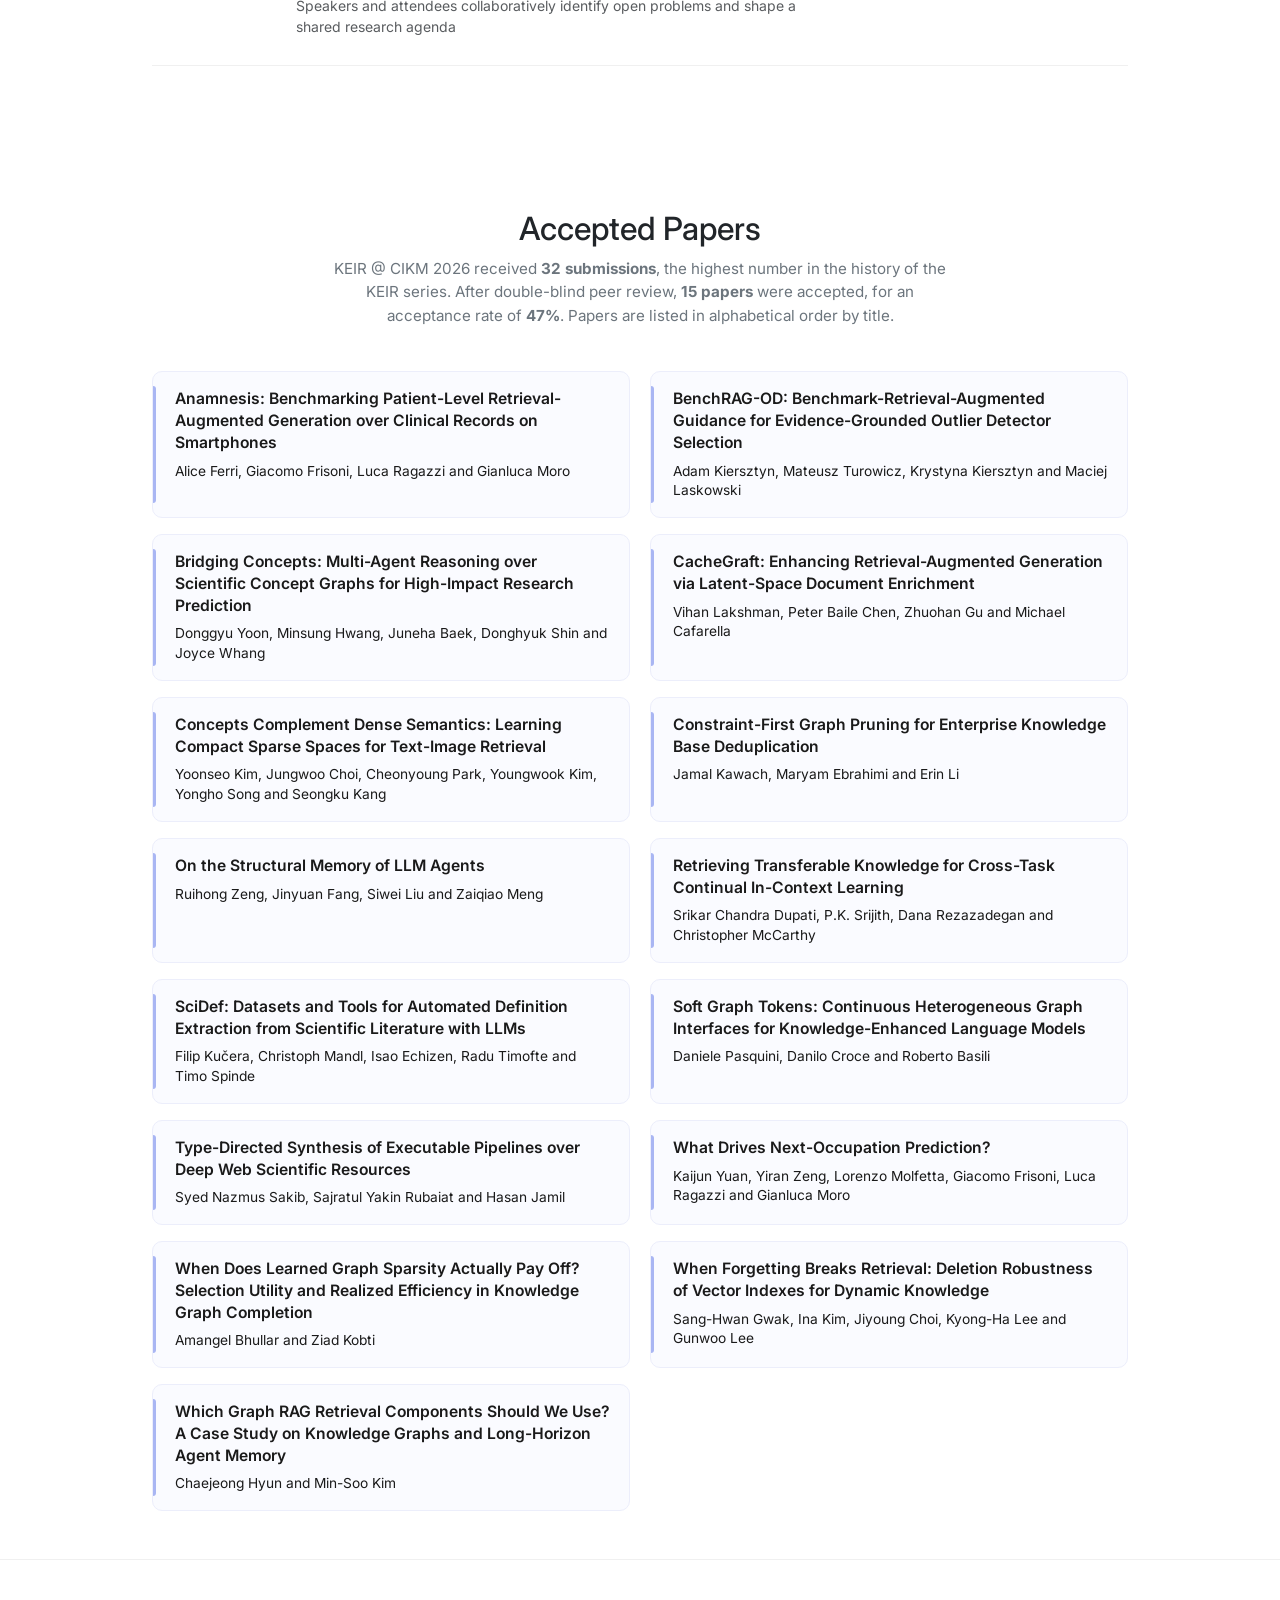
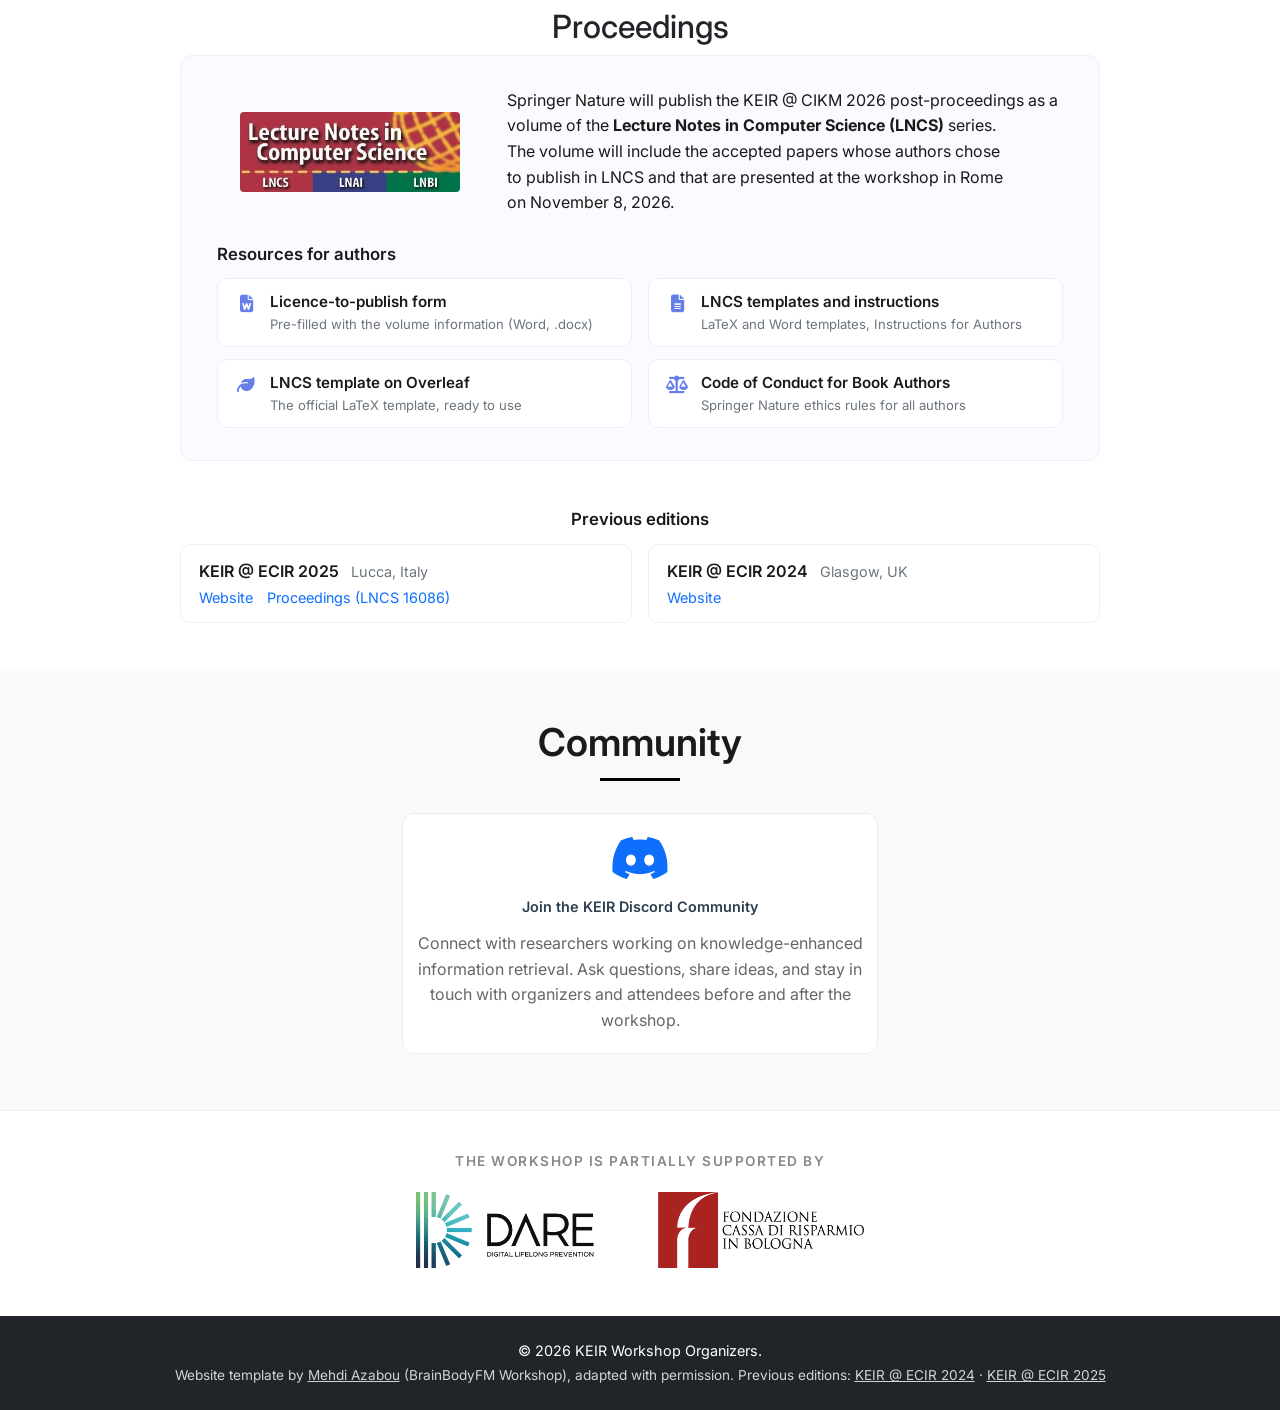
==== commit 8831b492: "Add oral details" ====
--- a/index.html
+++ b/index.html
@@ -665,6 +665,32 @@
                         <div class="content-block">
                             <h4>Oral Session</h4>
                             <p class="small text-muted">Six selected accepted papers, presented in person</p>
+                            <ol class="oral-talks">
+                                <li>
+                                    <span class="oral-time">15:00 - 15:10</span>
+                                    <span class="oral-title">Bridging Concepts: Multi-Agent Reasoning over Scientific Concept Graphs for High-Impact Research Prediction</span>
+                                </li>
+                                <li>
+                                    <span class="oral-time">15:10 - 15:20</span>
+                                    <span class="oral-title">Concepts Complement Dense Semantics: Learning Compact Sparse Spaces for Text-Image Retrieval</span>
+                                </li>
+                                <li>
+                                    <span class="oral-time">15:20 - 15:30</span>
+                                    <span class="oral-title">Anamnesis: Benchmarking Patient-Level Retrieval-Augmented Generation over Clinical Records on Smartphones</span>
+                                </li>
+                                <li>
+                                    <span class="oral-time">15:30 - 15:40</span>
+                                    <span class="oral-title">On the Structural Memory of LLM Agents</span>
+                                </li>
+                                <li>
+                                    <span class="oral-time">15:40 - 15:50</span>
+                                    <span class="oral-title">Which Graph RAG Retrieval Components Should We Use? A Case Study on Knowledge Graphs and Long-Horizon Agent Memory</span>
+                                </li>
+                                <li>
+                                    <span class="oral-time">15:50 - 16:00</span>
+                                    <span class="oral-title">When Forgetting Breaks Retrieval: Deletion Robustness of Vector Indexes for Dynamic Knowledge</span>
+                                </li>
+                            </ol>
                         </div>
                         <div class="speaker-block">Authors of selected papers</div>
                     </div>
@@ -767,7 +793,7 @@
                     <p class="paper-authors">Sang-Hwan Gwak, Ina Kim, Jiyoung Choi, Kyong-Ha Lee and Gunwoo Lee</p>
                 </li>
                 <li class="accepted-paper">
-                    <p class="paper-title">Which Graph RAG Retrieval Components Should We Use?: A Case Study on Knowledge Graphs and Long-Horizon Agent Memory</p>
+                    <p class="paper-title">Which Graph RAG Retrieval Components Should We Use? A Case Study on Knowledge Graphs and Long-Horizon Agent Memory</p>
                     <p class="paper-authors">Chaejeong Hyun and Min-Soo Kim</p>
                 </li>
             </ol>
--- a/styles.css
+++ b/styles.css
@@ -3059,6 +3059,42 @@
     margin: 0 auto 3rem;
 }
 
+/* Talk-by-talk list inside the Oral Session row of the Schedule */
+#schedule .oral-talks {
+    list-style: none;
+    padding: 0;
+    margin: 0.6rem 0 0;
+}
+
+#schedule .oral-talks li {
+    display: grid;
+    grid-template-columns: 105px minmax(0, 1fr);
+    gap: 0.75rem;
+    padding: 0.45rem 0;
+    border-top: 1px dashed #e6e6e6;
+    font-size: 0.9rem;
+    line-height: 1.45;
+}
+
+#schedule .oral-time {
+    color: #666;
+    font-weight: 500;
+    font-variant-numeric: tabular-nums;
+    white-space: nowrap;
+}
+
+#schedule .oral-title {
+    color: #333;
+    text-wrap: pretty;
+}
+
+@media (max-width: 768px) {
+    #schedule .oral-talks li {
+        grid-template-columns: minmax(0, 1fr);
+        gap: 0.1rem;
+    }
+}
+
 
 /* Short bio inside speaker cards */
 .speaker-card .speaker-bio {
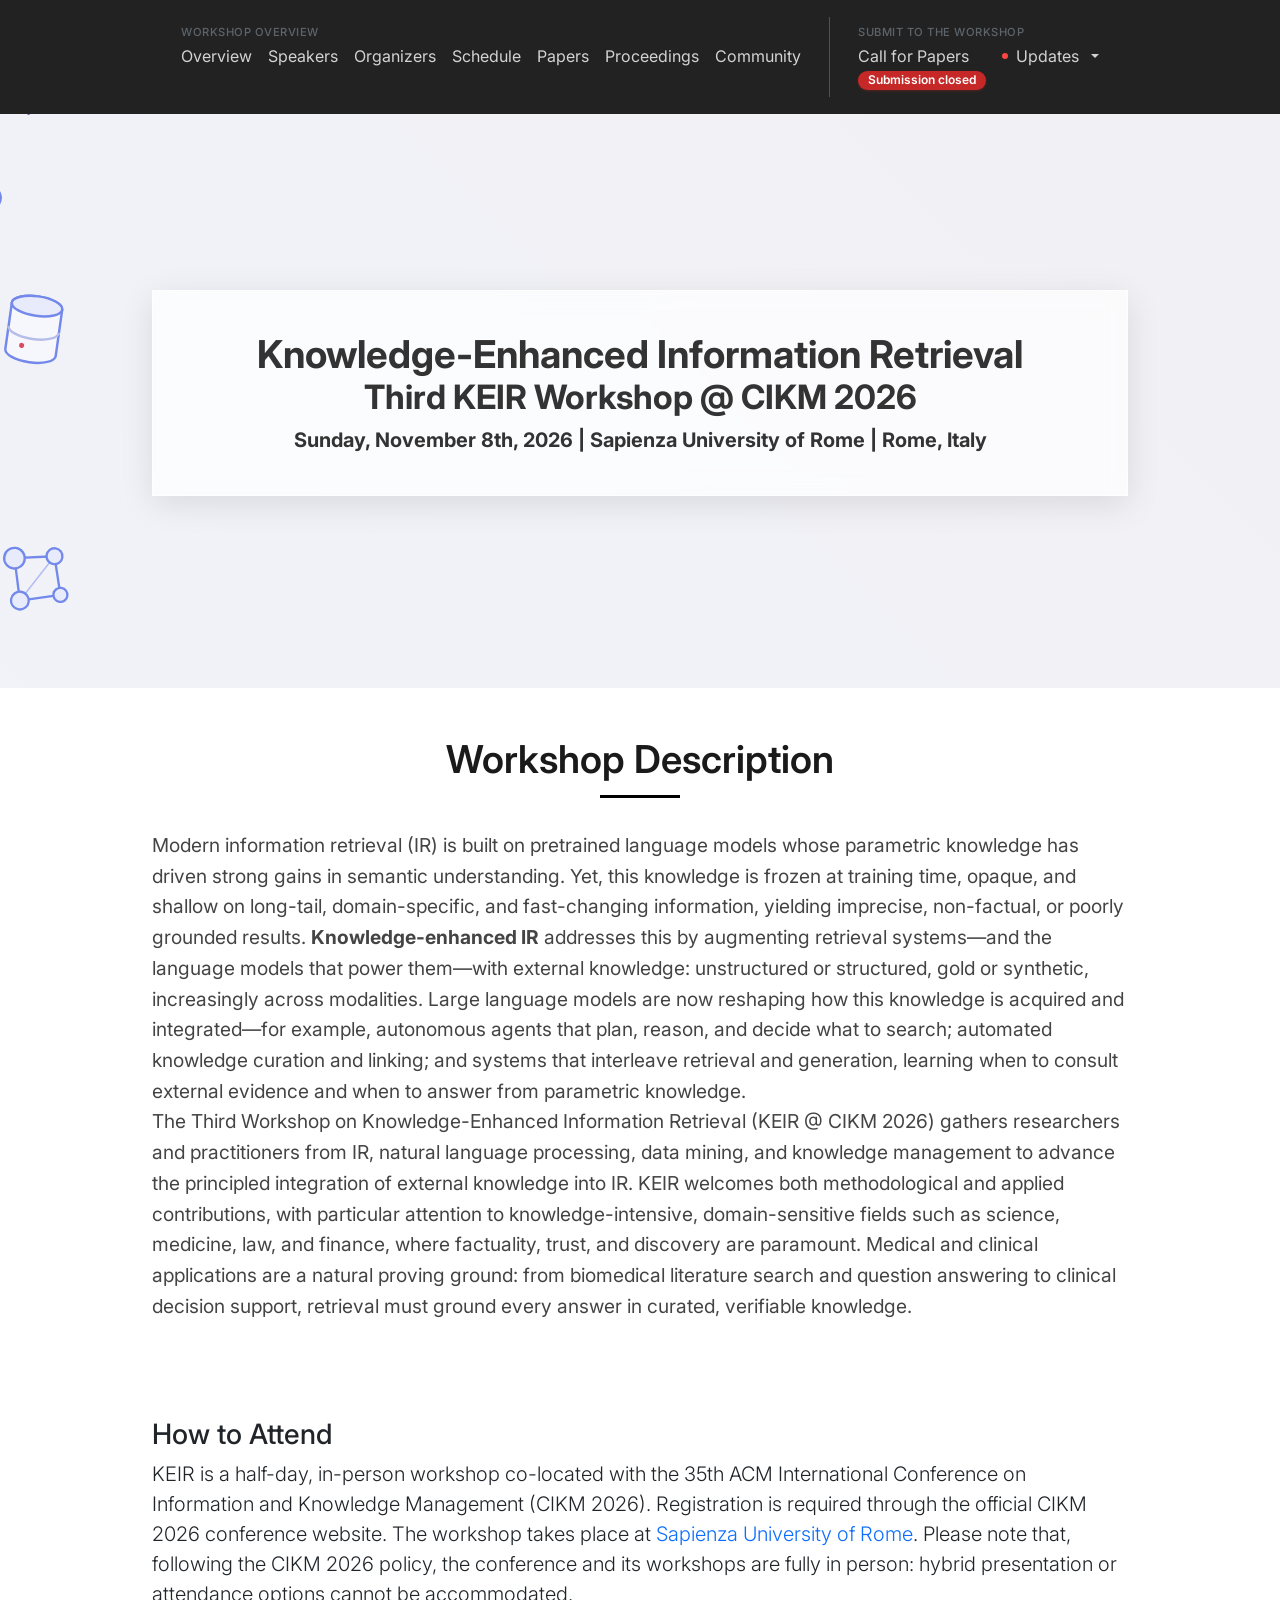
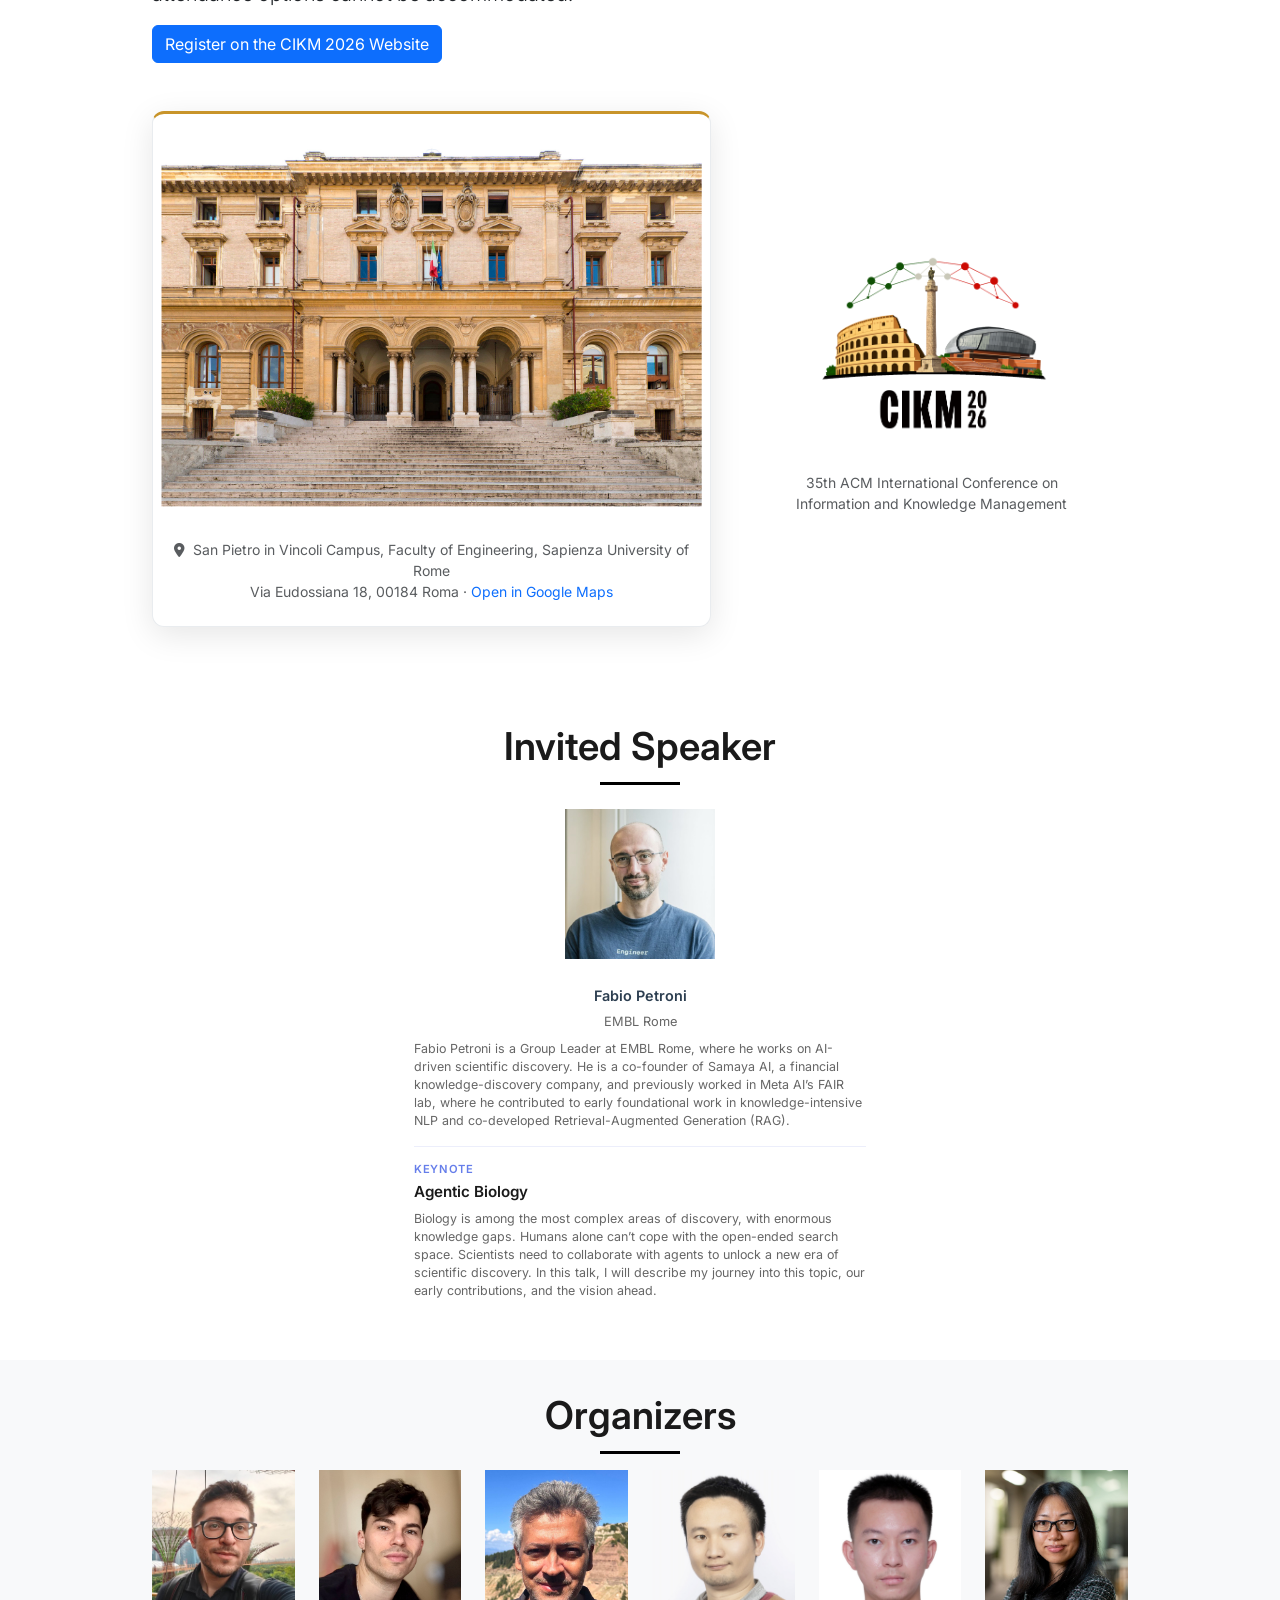
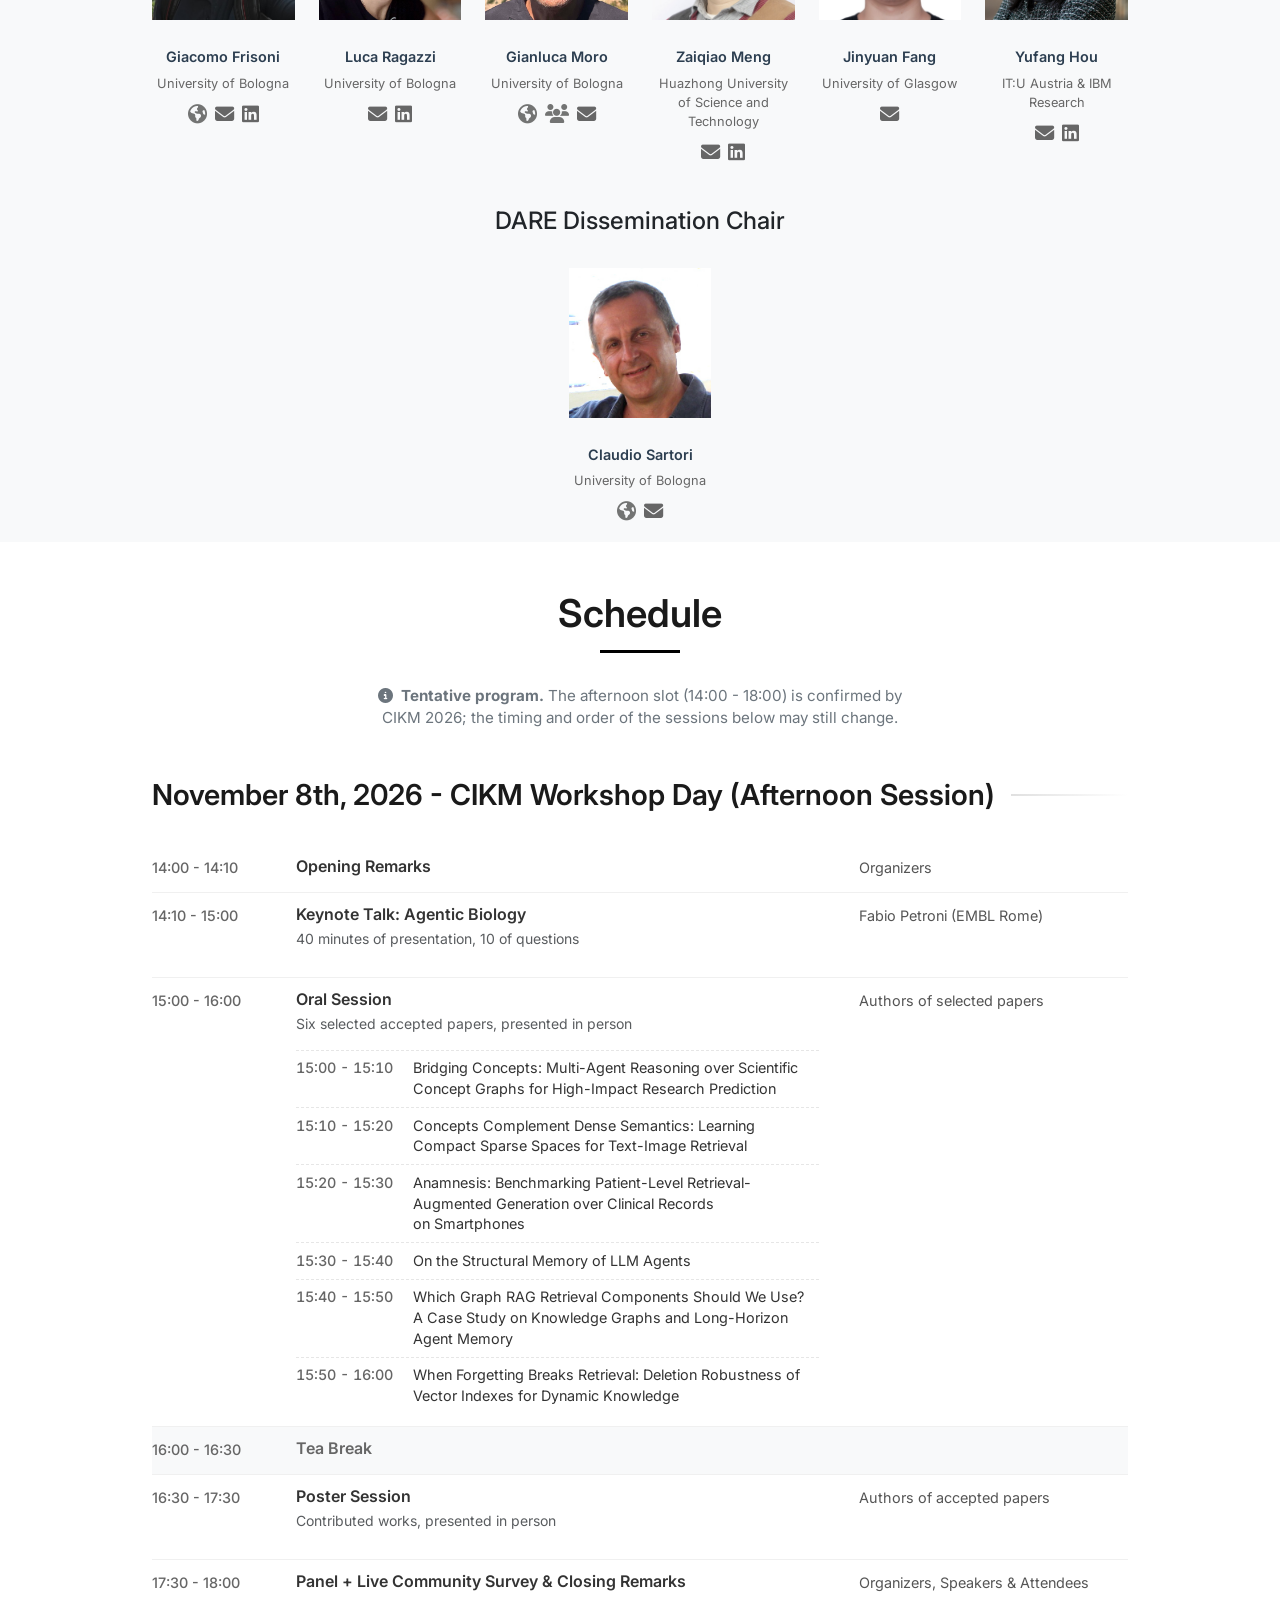
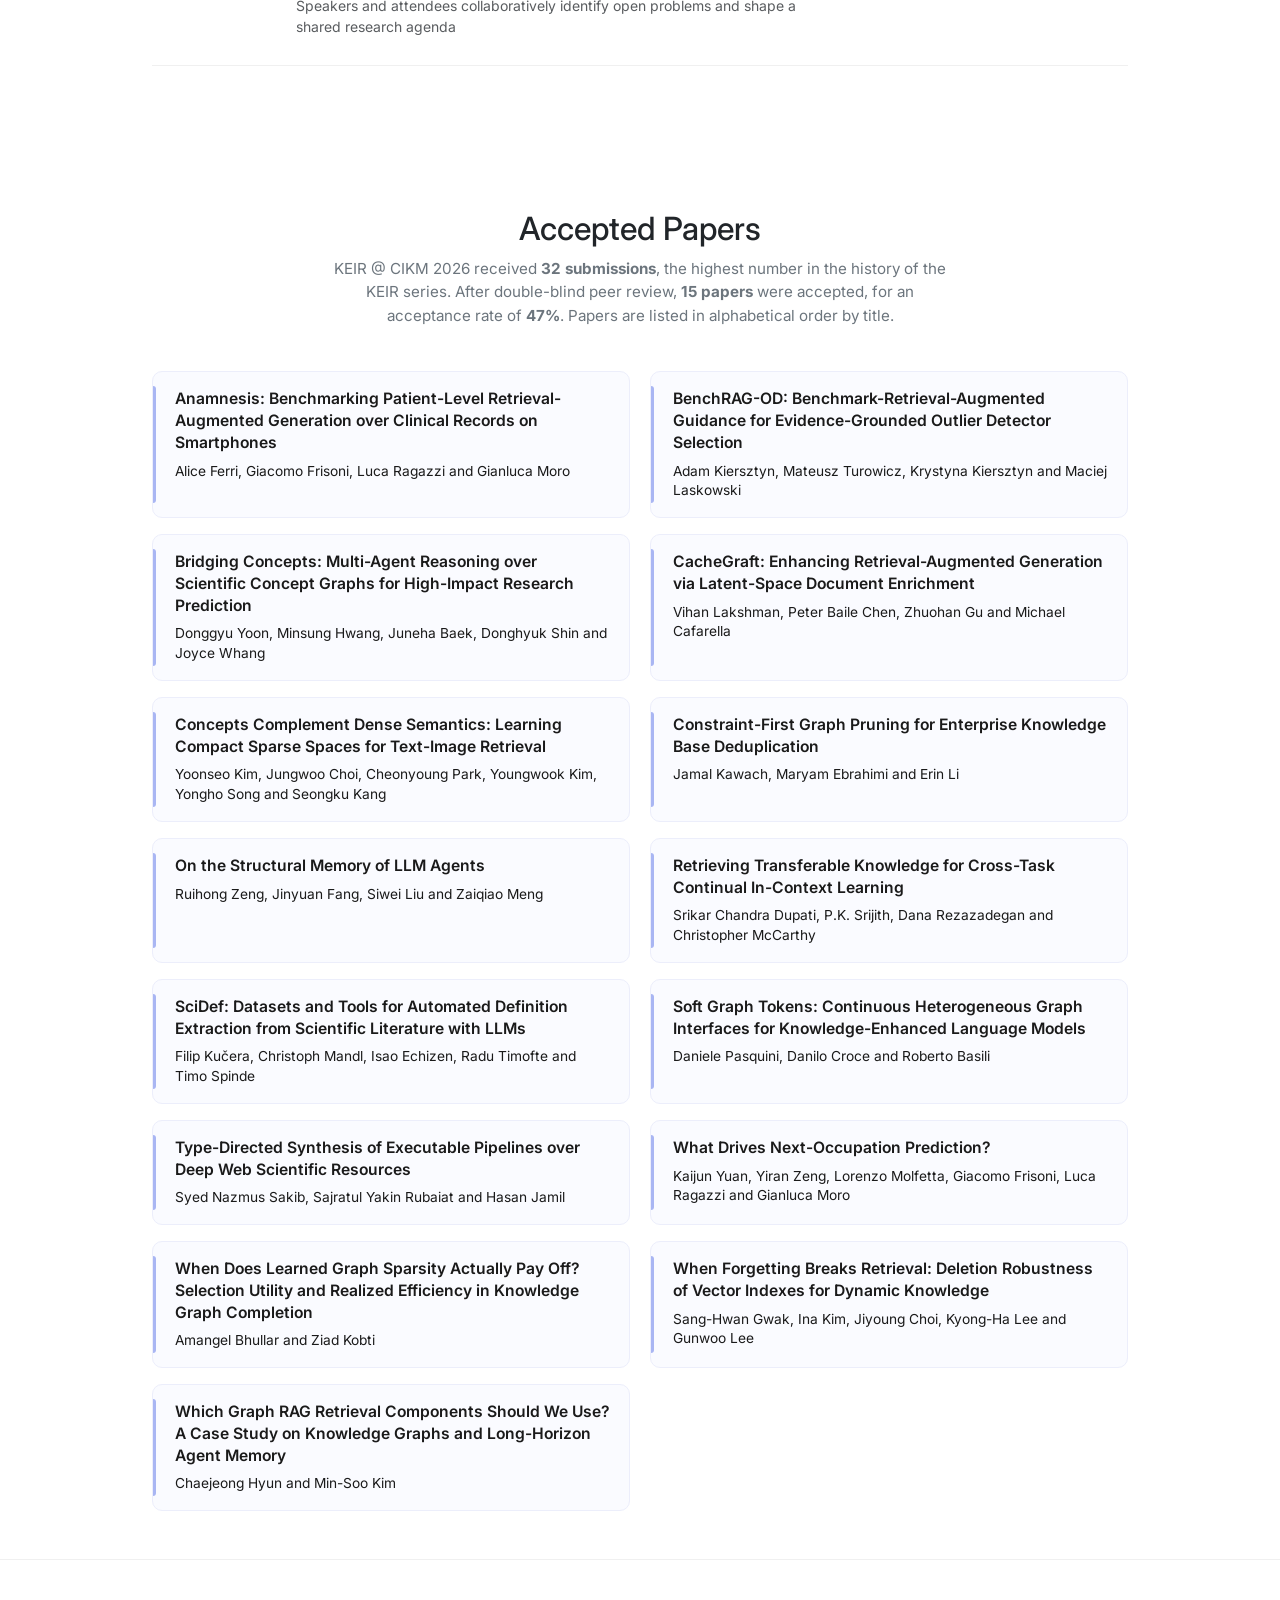
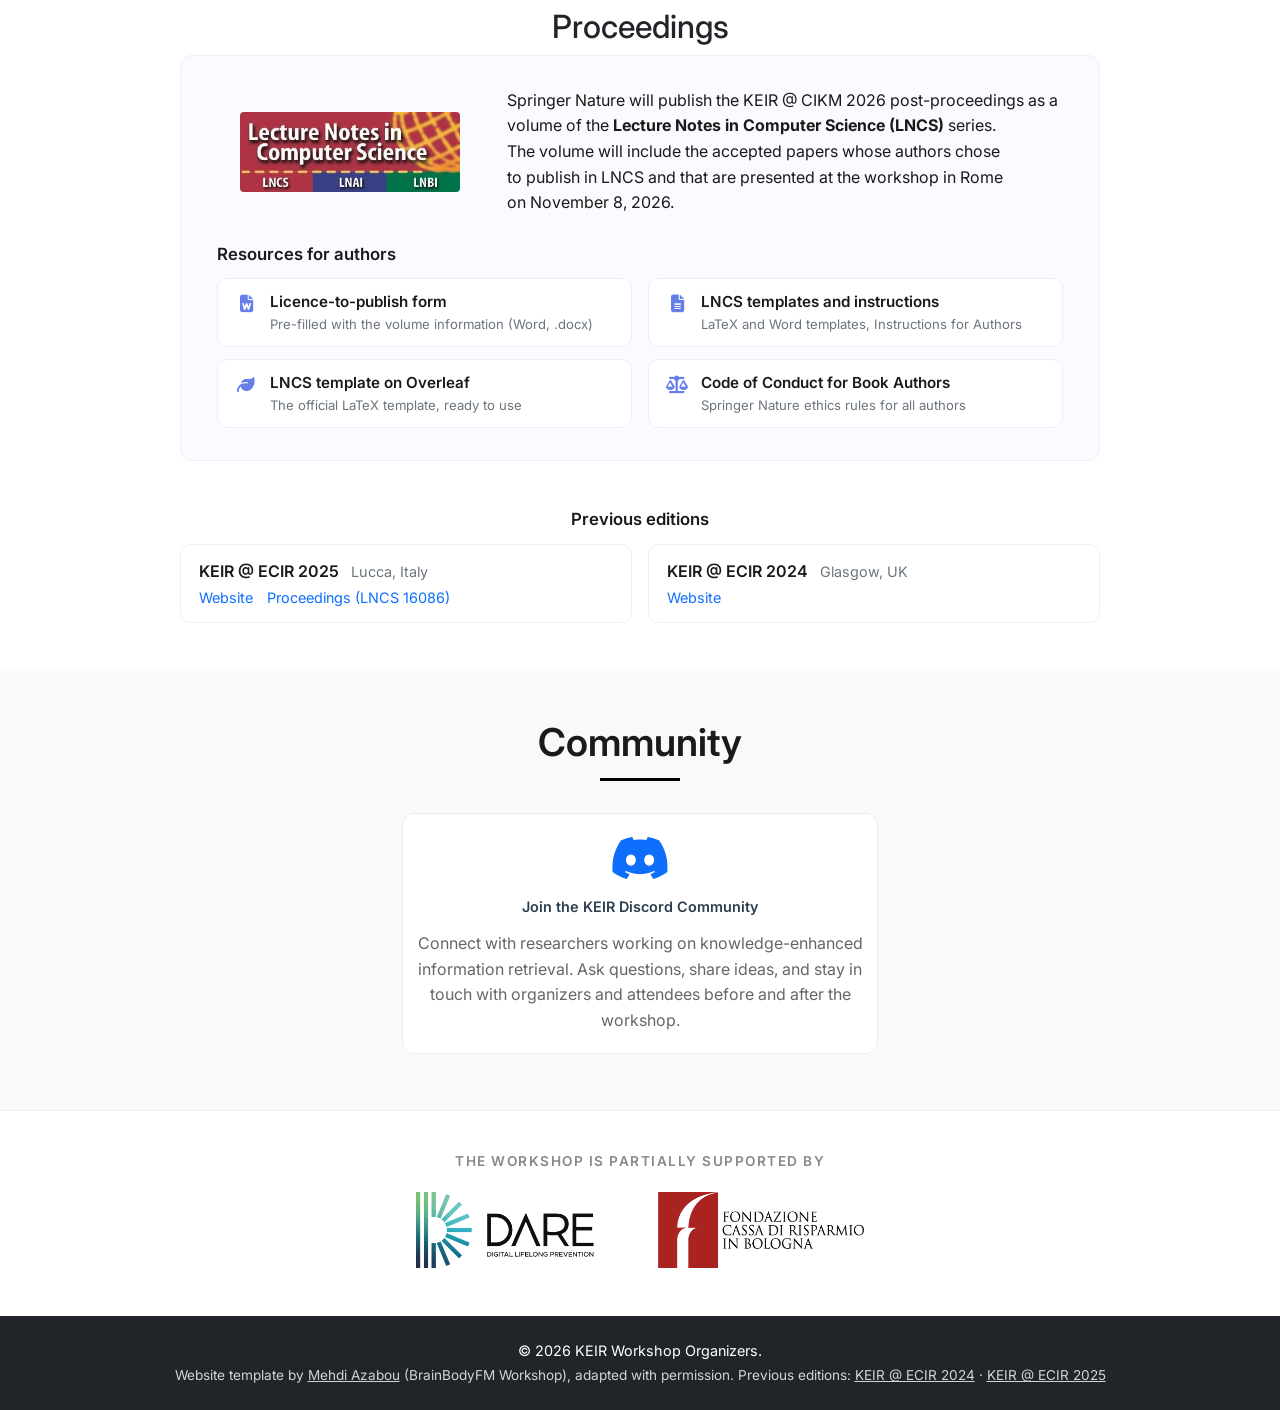
==== commit 05901620: "Update index.html" ====
--- a/index.html
+++ b/index.html
@@ -26,7 +26,7 @@
     <link href="https://cdn.jsdelivr.net/npm/bootstrap@5.3.0-alpha1/dist/css/bootstrap.min.css" rel="stylesheet">
     <link rel="stylesheet" href="https://cdnjs.cloudflare.com/ajax/libs/font-awesome/6.7.2/css/all.min.css">
     <link href="https://fonts.googleapis.com/css2?family=Inter:wght@400;500;600;700&display=swap" rel="stylesheet">
-    <link rel="stylesheet" href="styles.css?v=20261031">
+    <link rel="stylesheet" href="styles.css?v=20261103">
 </head>
 
 <body>
